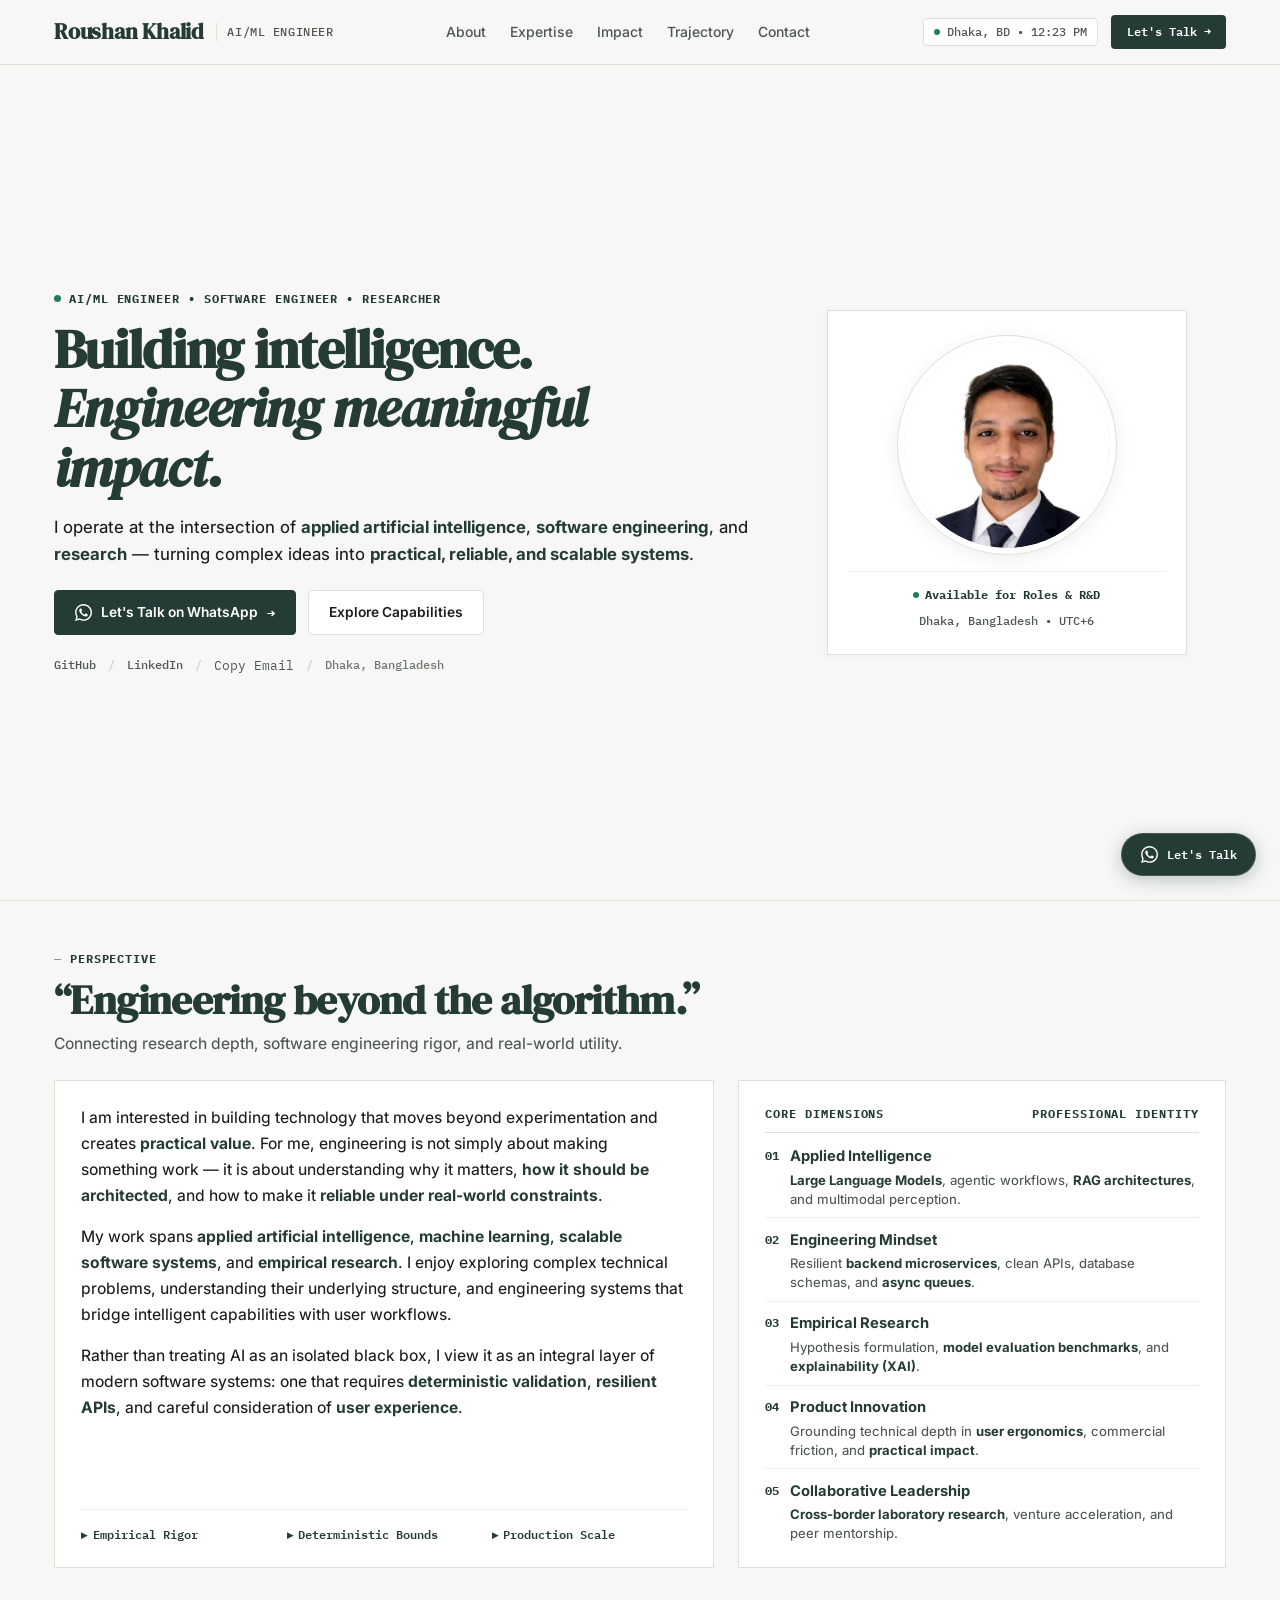
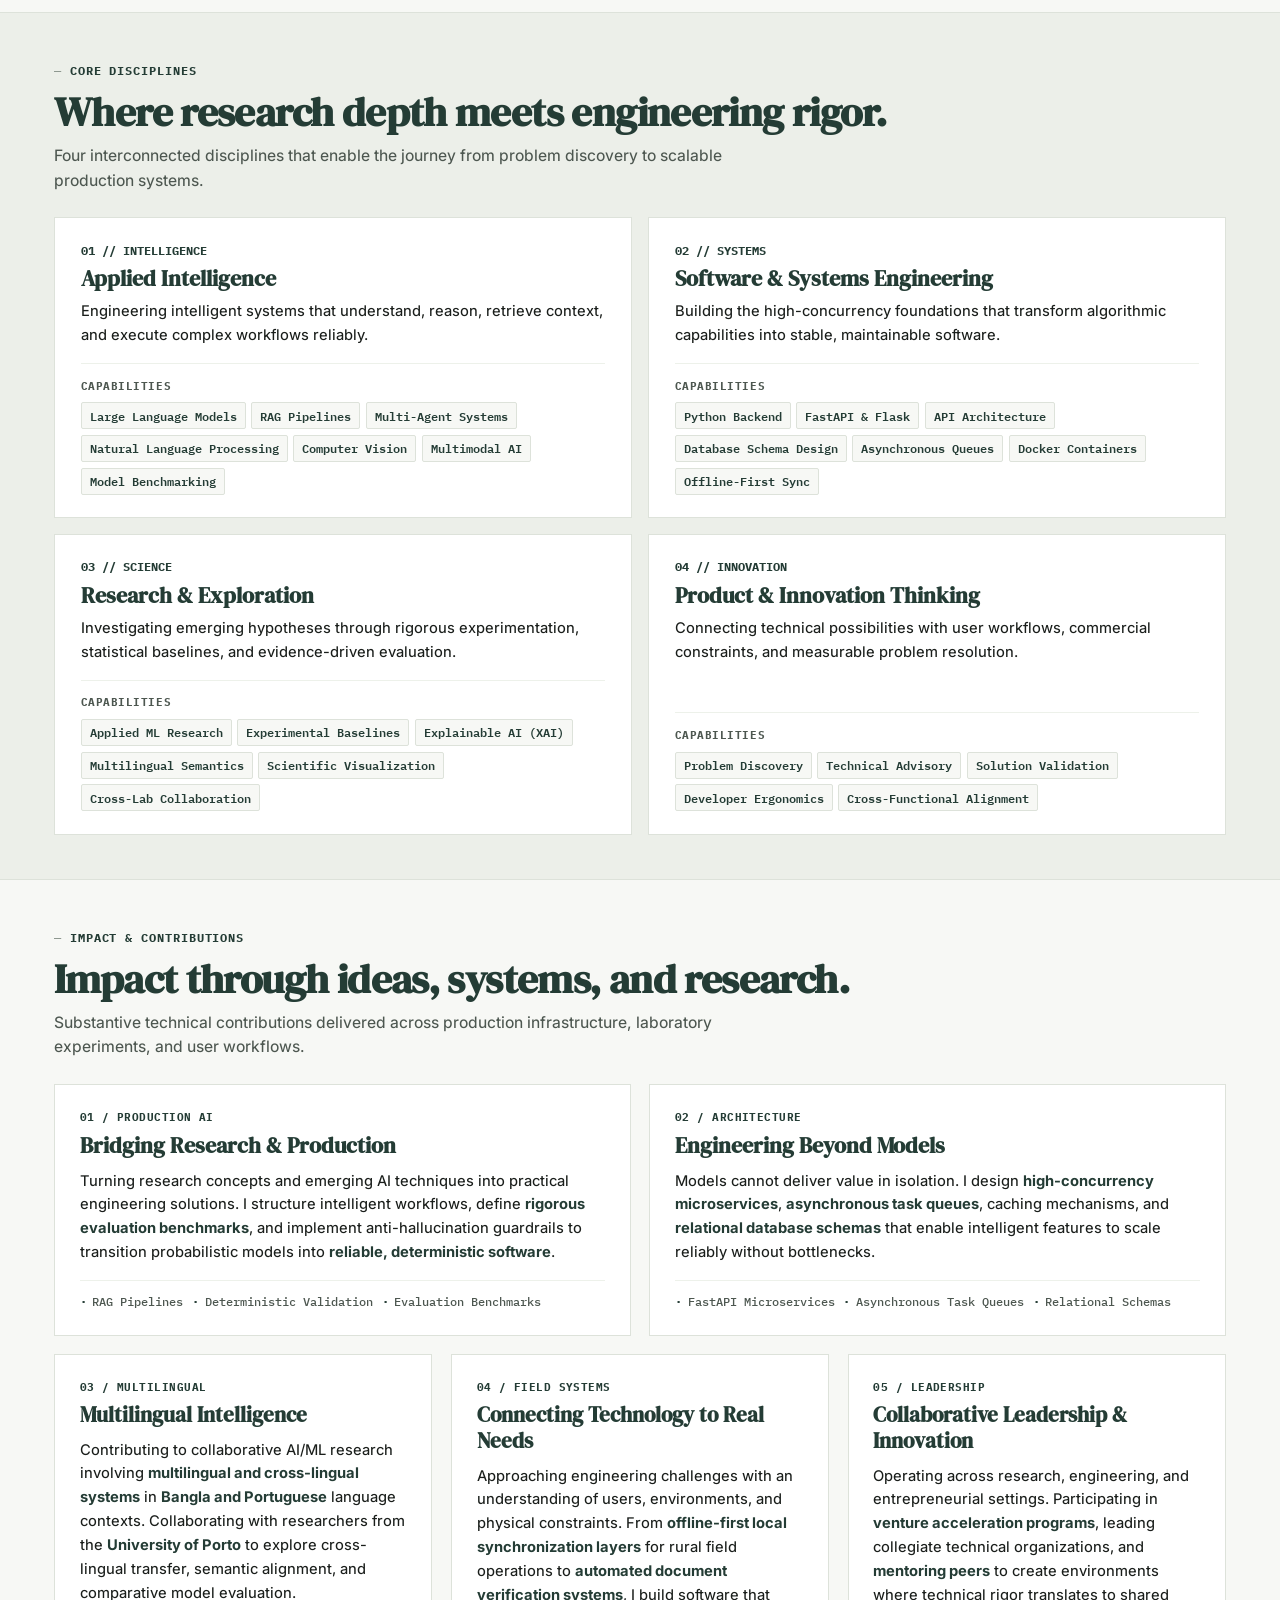
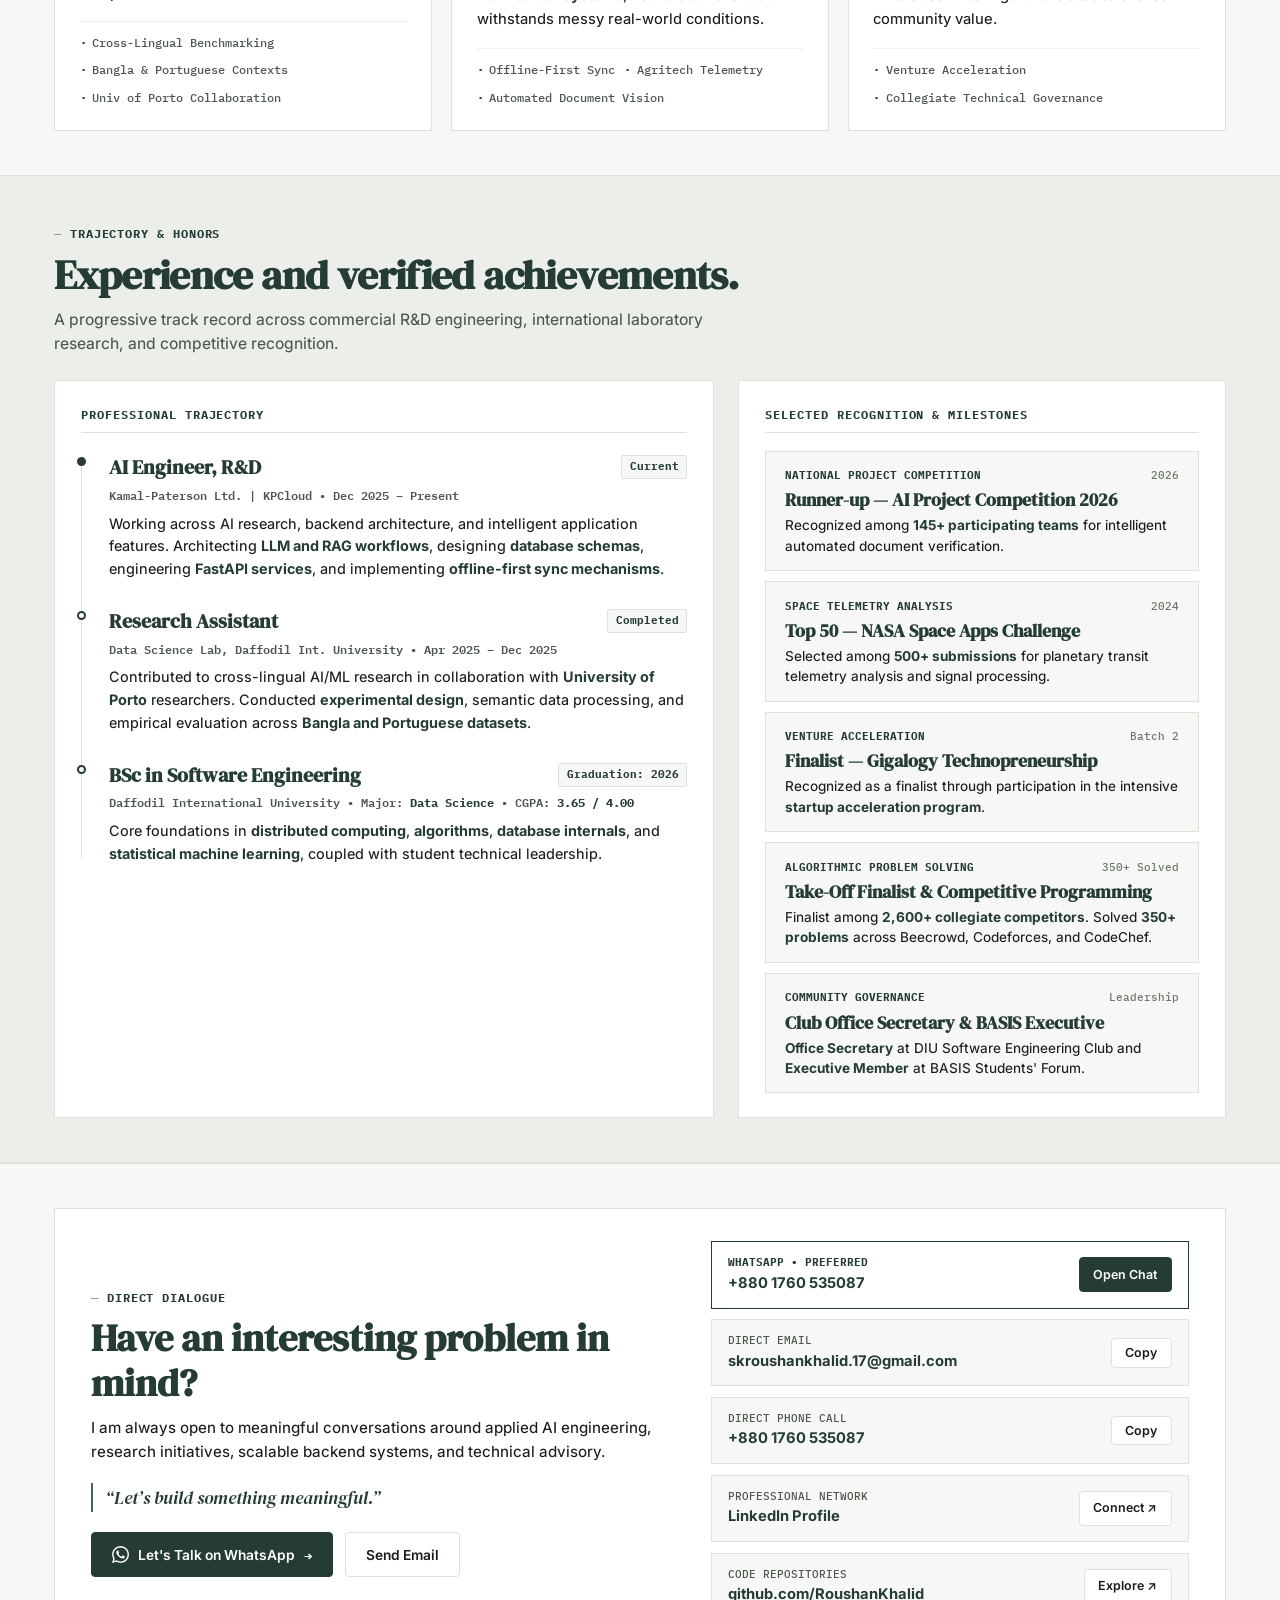
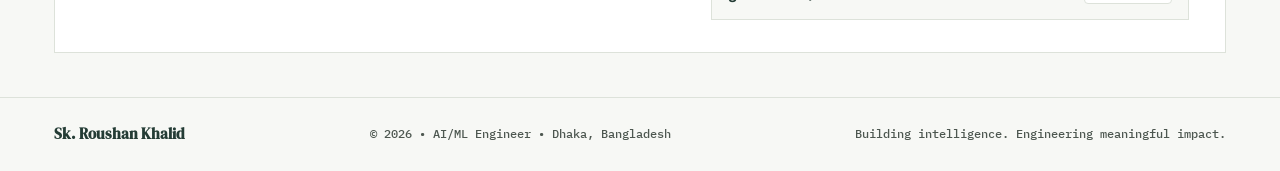
==== index.html @ 597ff4dd "feat(impact): redesign 5-card impact section with 2+3 bento grid for zero unused space" ====
<!DOCTYPE html>
<html lang="en">
<head>
  <meta charset="UTF-8" />
  <meta name="viewport" content="width=device-width, initial-scale=1.0, viewport-fit=cover" />
  <title>Sk. Roushan Khalid | AI/ML Engineer &amp; AI-First Software Engineer</title>
  
  <!-- SEO & Open Graph Meta Tags -->
  <meta name="description" content="Explore the professional identity, engineering capabilities, research mindset, and impact of Sk. Roushan Khalid — an AI/ML Engineer and AI-First Software Engineer based in Dhaka, Bangladesh." />
  <meta name="keywords" content="Sk Roushan Khalid, Roushan Khalid, AI/ML Engineer, AI-First Software Engineer, Applied AI, Multi-Agent Systems, RAG, Backend Architecture, Machine Learning, Dhaka Bangladesh" />
  <meta name="author" content="Sk. Roushan Khalid" />
  
  <meta property="og:title" content="Sk. Roushan Khalid | AI/ML Engineer &amp; AI-First Software Engineer" />
  <meta property="og:description" content="Building intelligence. Engineering meaningful impact. Operating at the intersection of applied AI, scalable backend infrastructure, and empirical research." />
  <meta property="og:type" content="website" />
  <meta property="og:image" content="pro.jpg" />

  <!-- Multi-Resolution Favicons & Manifest -->
  <link rel="icon" type="image/x-icon" href="favicon.ico" />
  <link rel="icon" type="image/svg+xml" href="favicon.svg" />
  <link rel="apple-touch-icon" sizes="180x180" href="apple-touch-icon.png" />
  <meta name="theme-color" content="#F7F8F5" />

  <!-- Google Fonts: DM Serif Display + Inter + IBM Plex Mono -->
  <link rel="preconnect" href="https://fonts.googleapis.com" />
  <link rel="preconnect" href="https://fonts.gstatic.com" crossorigin />
  <link href="https://fonts.googleapis.com/css2?family=DM+Serif+Display:ital@0;1&family=IBM+Plex+Mono:wght@400;500;600;700&family=Inter:wght@400;500;600;700;800&display=swap" rel="stylesheet" />

  <!-- Main Stylesheet -->
  <link rel="stylesheet" href="style.css" />
</head>
<body>
  <!-- Scroll Progress Indicator -->
  <div id="scrollProgressBar" class="scroll-progress-bar" aria-hidden="true"></div>

  <!-- Skip to main content -->
  <a href="#mainContent" class="skip-link">Skip to main content</a>

  <!-- TOP NAVIGATION BAR -->
  <header class="nav-wrapper">
    <nav class="nav" id="nav" aria-label="Main Navigation">
      <div class="nav-container">
        
        <div class="nav-brand">
          <a href="#hero" class="nav-logo" aria-label="Roushan Khalid Home">
            Roushan Khalid
          </a>
          <span class="nav-brand-sub">AI/ML Engineer</span>
        </div>
        
        <ul class="nav-links" id="navLinks" role="menubar">
          <li role="none"><a href="#about" class="nav-link" role="menuitem">About</a></li>
          <li role="none"><a href="#expertise" class="nav-link" role="menuitem">Expertise</a></li>
          <li role="none"><a href="#impact" class="nav-link" role="menuitem">Impact</a></li>
          <li role="none"><a href="#trajectory" class="nav-link" role="menuitem">Trajectory</a></li>
          <li role="none"><a href="/contact" class="nav-link" role="menuitem">Contact</a></li>
        </ul>

        <div class="nav-actions">
          <div class="nav-live-time" title="Current Time in Dhaka, Bangladesh (UTC+6)">
            <span class="nav-live-dot"></span>
            <span id="dhakaTime">Dhaka, BD (UTC+6)</span>
          </div>
          <a href="https://wa.me/8801760535087?text=Hello%20Roushan%2C%20I%20visited%20your%20portfolio%20and%20would%20like%20to%20connect%20with%20you." target="_blank" rel="noopener noreferrer" class="nav-cta-btn" title="Chat on WhatsApp">
            <span>Let's Talk</span>
            <span style="font-family: var(--font-mono);">→</span>
          </a>
          <button class="nav-toggle" id="navToggle" aria-label="Toggle navigation menu" aria-expanded="false" aria-controls="navLinks">
            <span class="bar bar-1"></span>
            <span class="bar bar-2"></span>
            <span class="bar bar-3"></span>
          </button>
        </div>

      </div>
    </nav>
  </header>

  <!-- MAIN CONTENT CONTAINER -->
  <main id="mainContent">
    
    <!-- ===========================
         01. HERO SECTION
    ============================ -->
    <section class="hero" id="hero">
      <div class="container-content">
        <div class="hero-layout">
          
          <!-- Left Column: Narrative Identity & Actions -->
          <div class="hero-content">
            <div class="hero-meta-label">
              <span>AI/ML ENGINEER &bull; SOFTWARE ENGINEER &bull; RESEARCHER</span>
            </div>

            <h1 class="hero-title">
              Building intelligence.<br />
              <em>Engineering meaningful impact.</em>
            </h1>

            <p class="hero-intro-p">
              I operate at the intersection of <strong>applied artificial intelligence</strong>, <strong>software engineering</strong>, and <strong>research</strong> — turning complex ideas into <strong>practical, reliable, and scalable systems</strong>.
            </p>

            <div class="hero-actions">
              <a href="https://wa.me/8801760535087?text=Hello%20Roushan%2C%20I%20visited%20your%20portfolio%20and%20would%20like%20to%20connect%20with%20you." target="_blank" rel="noopener noreferrer" class="btn btn-primary" title="Connect on WhatsApp">
                <svg width="17" height="17" viewBox="0 0 24 24" fill="currentColor" aria-hidden="true"><path d="M.057 24l1.687-6.163c-1.041-1.804-1.588-3.849-1.587-5.946.003-6.556 5.338-11.891 11.893-11.891 3.181.001 6.167 1.24 8.413 3.488 2.245 2.248 3.481 5.236 3.48 8.414-.003 6.557-5.338 11.892-11.893 11.892-1.99-.001-3.951-.5-5.688-1.448l-6.305 1.654zm6.597-3.807c1.676.995 3.276 1.591 5.392 1.592 5.448 0 9.886-4.434 9.889-9.885.002-5.462-4.415-9.89-9.881-9.892-5.452 0-9.887 4.434-9.889 9.884-.001 2.225.651 3.891 1.746 5.634l-.999 3.648 3.742-.981zm11.387-5.464c-.074-.124-.272-.198-.57-.347-.297-.149-1.758-.868-2.031-.967-.272-.099-.47-.149-.669.149-.198.297-.768.967-.941 1.165-.173.198-.347.223-.644.074-.297-.149-1.255-.462-2.39-1.475-.883-.788-1.48-1.761-1.653-2.059-.173-.297-.018-.458.13-.606.134-.133.297-.347.446-.521.151-.172.2-.296.3-.495.099-.198.05-.372-.025-.521-.075-.148-.669-1.611-.916-2.206-.242-.579-.487-.501-.669-.51l-.57-.01c-.198 0-.52.074-.792.372s-1.04 1.016-1.04 2.479 1.065 2.876 1.213 3.074c.149.198 2.095 3.2 5.076 4.487.709.306 1.263.489 1.694.626.712.226 1.36.194 1.872.118.571-.085 1.758-.719 2.006-1.413.248-.695.248-1.29.173-1.414z"/></svg>
                <span>Let's Talk on WhatsApp</span>
                <span style="font-family: var(--font-mono);">→</span>
              </a>
              <a href="#expertise" class="btn btn-secondary">
                <span>Explore Capabilities</span>
              </a>
            </div>

            <div class="hero-social-row">
              <a href="https://github.com/RoushanKhalid" target="_blank" rel="noopener noreferrer" class="hero-social-link">GitHub</a>
              <span class="sep">/</span>
              <a href="https://linkedin.com/in/sk-roushan-khalid" target="_blank" rel="noopener noreferrer" class="hero-social-link">LinkedIn</a>
              <span class="sep">/</span>
              <button type="button" class="hero-social-link contact-copy-btn" data-copy="skroushankhalid.17@gmail.com" title="Copy Email Address">Copy Email</button>
              <span class="sep">/</span>
              <span class="hero-social-loc">Dhaka, Bangladesh</span>
            </div>
          </div>

          <!-- Right Column: Integrated Hero Profile Stage (Zero Void) -->
          <div class="hero-stage">
            <div class="hero-profile-card">
              <div class="hero-stage-frame">
                <div class="hero-stage-img-wrap">
                  <img src="pro.jpg" alt="Sk. Roushan Khalid portrait" class="hero-stage-img" onerror="this.src='https://avatars.githubusercontent.com/u/108520770?v=4'" loading="eager" />
                </div>
              </div>
              <div class="hero-meta-summary">
                <div class="hero-stage-status">
                  <span class="nav-live-dot"></span> Available for Roles &amp; R&amp;D
                </div>
                <div class="hero-stage-city">
                  Dhaka, Bangladesh &bull; UTC+6
                </div>
              </div>
            </div>
          </div>

        </div>
      </div>
    </section>

    <!-- ===========================
         02. PERSPECTIVE & PHILOSOPHY
    ============================ -->
    <section class="section" id="about">
      <div class="container-content">
        <div class="section-header">
          <span class="section-tag">Perspective</span>
          <h2 class="section-headline">&ldquo;Engineering beyond the algorithm.&rdquo;</h2>
          <p class="section-sub">Connecting research depth, software engineering rigor, and real-world utility.</p>
        </div>

        <div class="about-editorial-grid">
          
          <!-- Narrative Card with Built-in Tenets Bar -->
          <div class="about-narrative-card">
            <div class="about-narrative-body">
              <p>
                I am interested in building technology that moves beyond experimentation and creates <strong>practical value</strong>. For me, engineering is not simply about making something work — it is about understanding why it matters, <strong>how it should be architected</strong>, and how to make it <strong>reliable under real-world constraints</strong>.
              </p>
              <p>
                My work spans <strong>applied artificial intelligence</strong>, <strong>machine learning</strong>, <strong>scalable software systems</strong>, and <strong>empirical research</strong>. I enjoy exploring complex technical problems, understanding their underlying structure, and engineering systems that bridge intelligent capabilities with user workflows.
              </p>
              <p>
                Rather than treating AI as an isolated black box, I view it as an integral layer of modern software systems: one that requires <strong>deterministic validation</strong>, <strong>resilient APIs</strong>, and careful consideration of <strong>user experience</strong>.
              </p>
            </div>
            
            <div class="about-tenets-bar">
              <div class="about-tenet-item">Empirical Rigor</div>
              <div class="about-tenet-item">Deterministic Bounds</div>
              <div class="about-tenet-item">Production Scale</div>
            </div>
          </div>

          <!-- Identity Matrix Column (Matching Height) -->
          <div class="about-pillars-card">
            <div class="pillars-card-header">
              <span>Core Dimensions</span>
              <span>Professional Identity</span>
            </div>
            
            <div class="pillars-list">
              <div class="pillar-item">
                <span class="pillar-num">01</span>
                <div>
                  <div class="pillar-title">Applied Intelligence</div>
                  <div class="pillar-desc"><strong>Large Language Models</strong>, agentic workflows, <strong>RAG architectures</strong>, and multimodal perception.</div>
                </div>
              </div>
              
              <div class="pillar-item">
                <span class="pillar-num">02</span>
                <div>
                  <div class="pillar-title">Engineering Mindset</div>
                  <div class="pillar-desc">Resilient <strong>backend microservices</strong>, clean APIs, database schemas, and <strong>async queues</strong>.</div>
                </div>
              </div>

              <div class="pillar-item">
                <span class="pillar-num">03</span>
                <div>
                  <div class="pillar-title">Empirical Research</div>
                  <div class="pillar-desc">Hypothesis formulation, <strong>model evaluation benchmarks</strong>, and <strong>explainability (XAI)</strong>.</div>
                </div>
              </div>

              <div class="pillar-item">
                <span class="pillar-num">04</span>
                <div>
                  <div class="pillar-title">Product Innovation</div>
                  <div class="pillar-desc">Grounding technical depth in <strong>user ergonomics</strong>, commercial friction, and <strong>practical impact</strong>.</div>
                </div>
              </div>

              <div class="pillar-item">
                <span class="pillar-num">05</span>
                <div>
                  <div class="pillar-title">Collaborative Leadership</div>
                  <div class="pillar-desc"><strong>Cross-border laboratory research</strong>, venture acceleration, and peer mentorship.</div>
                </div>
              </div>
            </div>

          </div>

        </div>
      </div>
    </section>

    <!-- ===========================
         03. CORE EXPERTISE
    ============================ -->
    <section class="section section-alt" id="expertise">
      <div class="container-content">
        <div class="section-header">
          <span class="section-tag">Core Disciplines</span>
          <h2 class="section-headline">Where research depth meets engineering rigor.</h2>
          <p class="section-sub">Four interconnected disciplines that enable the journey from problem discovery to scalable production systems.</p>
        </div>

        <div class="expertise-grid">
          
          <!-- Discipline 1 -->
          <div class="expertise-card">
            <div class="expertise-card-top">
              <span class="expertise-num">01 // INTELLIGENCE</span>
              <h3 class="expertise-title">Applied Intelligence</h3>
              <p class="expertise-desc">
                Engineering intelligent systems that understand, reason, retrieve context, and execute complex workflows reliably.
              </p>
            </div>
            <div class="expertise-tags-wrap">
              <div class="expertise-tags-label">Capabilities</div>
              <div class="expertise-tags">
                <span class="expertise-tag">Large Language Models</span>
                <span class="expertise-tag">RAG Pipelines</span>
                <span class="expertise-tag">Multi-Agent Systems</span>
                <span class="expertise-tag">Natural Language Processing</span>
                <span class="expertise-tag">Computer Vision</span>
                <span class="expertise-tag">Multimodal AI</span>
                <span class="expertise-tag">Model Benchmarking</span>
              </div>
            </div>
          </div>

          <!-- Discipline 2 -->
          <div class="expertise-card">
            <div class="expertise-card-top">
              <span class="expertise-num">02 // SYSTEMS</span>
              <h3 class="expertise-title">Software &amp; Systems Engineering</h3>
              <p class="expertise-desc">
                Building the high-concurrency foundations that transform algorithmic capabilities into stable, maintainable software.
              </p>
            </div>
            <div class="expertise-tags-wrap">
              <div class="expertise-tags-label">Capabilities</div>
              <div class="expertise-tags">
                <span class="expertise-tag">Python Backend</span>
                <span class="expertise-tag">FastAPI &amp; Flask</span>
                <span class="expertise-tag">API Architecture</span>
                <span class="expertise-tag">Database Schema Design</span>
                <span class="expertise-tag">Asynchronous Queues</span>
                <span class="expertise-tag">Docker Containers</span>
                <span class="expertise-tag">Offline-First Sync</span>
              </div>
            </div>
          </div>

          <!-- Discipline 3 -->
          <div class="expertise-card">
            <div class="expertise-card-top">
              <span class="expertise-num">03 // SCIENCE</span>
              <h3 class="expertise-title">Research &amp; Exploration</h3>
              <p class="expertise-desc">
                Investigating emerging hypotheses through rigorous experimentation, statistical baselines, and evidence-driven evaluation.
              </p>
            </div>
            <div class="expertise-tags-wrap">
              <div class="expertise-tags-label">Capabilities</div>
              <div class="expertise-tags">
                <span class="expertise-tag">Applied ML Research</span>
                <span class="expertise-tag">Experimental Baselines</span>
                <span class="expertise-tag">Explainable AI (XAI)</span>
                <span class="expertise-tag">Multilingual Semantics</span>
                <span class="expertise-tag">Scientific Visualization</span>
                <span class="expertise-tag">Cross-Lab Collaboration</span>
              </div>
            </div>
          </div>

          <!-- Discipline 4 -->
          <div class="expertise-card">
            <div class="expertise-card-top">
              <span class="expertise-num">04 // INNOVATION</span>
              <h3 class="expertise-title">Product &amp; Innovation Thinking</h3>
              <p class="expertise-desc">
                Connecting technical possibilities with user workflows, commercial constraints, and measurable problem resolution.
              </p>
            </div>
            <div class="expertise-tags-wrap">
              <div class="expertise-tags-label">Capabilities</div>
              <div class="expertise-tags">
                <span class="expertise-tag">Problem Discovery</span>
                <span class="expertise-tag">Technical Advisory</span>
                <span class="expertise-tag">Solution Validation</span>
                <span class="expertise-tag">Developer Ergonomics</span>
                <span class="expertise-tag">Cross-Functional Alignment</span>
              </div>
            </div>
          </div>

        </div>
      </div>
    </section>

    <!-- ===========================
         04. IMPACT & CONTRIBUTIONS
         HIGH-DENSITY EDITORIAL GRID
    ============================ -->
    <section class="section" id="impact">
      <div class="container-content">
        <div class="section-header">
          <span class="section-tag">Impact &amp; Contributions</span>
          <h2 class="section-headline">Impact through ideas, systems, and research.</h2>
          <p class="section-sub">Substantive technical contributions delivered across production infrastructure, laboratory experiments, and user workflows.</p>
        </div>

        <div class="impact-editorial-grid">
          
          <!-- Theme 1 -->
          <div class="impact-card-block">
            <div>
              <span class="impact-tag">01 / PRODUCTION AI</span>
              <h3 class="impact-row-title">Bridging Research &amp; Production</h3>
              <p>
                Turning research concepts and emerging AI techniques into practical engineering solutions. I structure intelligent workflows, define <strong>rigorous evaluation benchmarks</strong>, and implement anti-hallucination guardrails to transition probabilistic models into <strong>reliable, deterministic software</strong>.
              </p>
            </div>
            <div class="impact-row-pills">
              <span>RAG Pipelines</span>
              <span>Deterministic Validation</span>
              <span>Evaluation Benchmarks</span>
            </div>
          </div>

          <!-- Theme 2 -->
          <div class="impact-card-block">
            <div>
              <span class="impact-tag">02 / ARCHITECTURE</span>
              <h3 class="impact-row-title">Engineering Beyond Models</h3>
              <p>
                Models cannot deliver value in isolation. I design <strong>high-concurrency microservices</strong>, <strong>asynchronous task queues</strong>, caching mechanisms, and <strong>relational database schemas</strong> that enable intelligent features to scale reliably without bottlenecks.
              </p>
            </div>
            <div class="impact-row-pills">
              <span>FastAPI Microservices</span>
              <span>Asynchronous Task Queues</span>
              <span>Relational Schemas</span>
            </div>
          </div>

          <!-- Theme 3 -->
          <div class="impact-card-block">
            <div>
              <span class="impact-tag">03 / MULTILINGUAL</span>
              <h3 class="impact-row-title">Multilingual Intelligence</h3>
              <p>
                Contributing to collaborative AI/ML research involving <strong>multilingual and cross-lingual systems</strong> in <strong>Bangla and Portuguese</strong> language contexts. Collaborating with researchers from the <strong>University of Porto</strong> to explore cross-lingual transfer, semantic alignment, and comparative model evaluation.
              </p>
            </div>
            <div class="impact-row-pills">
              <span>Cross-Lingual Benchmarking</span>
              <span>Bangla &amp; Portuguese Contexts</span>
              <span>Univ of Porto Collaboration</span>
            </div>
          </div>

          <!-- Theme 4 -->
          <div class="impact-card-block">
            <div>
              <span class="impact-tag">04 / FIELD SYSTEMS</span>
              <h3 class="impact-row-title">Connecting Technology to Real Needs</h3>
              <p>
                Approaching engineering challenges with an understanding of users, environments, and physical constraints. From <strong>offline-first local synchronization layers</strong> for rural field operations to <strong>automated document verification systems</strong>, I build software that withstands messy real-world conditions.
              </p>
            </div>
            <div class="impact-row-pills">
              <span>Offline-First Sync</span>
              <span>Agritech Telemetry</span>
              <span>Automated Document Vision</span>
            </div>
          </div>

          <!-- Theme 5 -->
          <div class="impact-card-block">
            <div>
              <span class="impact-tag">05 / LEADERSHIP</span>
              <h3 class="impact-row-title">Collaborative Leadership &amp; Innovation</h3>
              <p>
                Operating across research, engineering, and entrepreneurial settings. Participating in <strong>venture acceleration programs</strong>, leading collegiate technical organizations, and <strong>mentoring peers</strong> to create environments where technical rigor translates to shared community value.
              </p>
            </div>
            <div class="impact-row-pills">
              <span>Venture Acceleration</span>
              <span>Collegiate Technical Governance</span>
            </div>
          </div>

        </div>
      </div>
    </section>

    <!-- ===========================
         05. TRAJECTORY & HONORS
         EQUAL-HEIGHT MATCHING COLUMNS
    ============================ -->
    <section class="section section-alt" id="trajectory">
      <div class="container-content">
        <div class="section-header">
          <span class="section-tag">Trajectory &amp; Honors</span>
          <h2 class="section-headline">Experience and verified achievements.</h2>
          <p class="section-sub">A progressive track record across commercial R&amp;D engineering, international laboratory research, and competitive recognition.</p>
        </div>

        <div class="trajectory-split-layout">
          
          <!-- Left: Professional Journey Timeline Card -->
          <div class="trajectory-col-card">
            <div>
              <div class="col-section-label">Professional Trajectory</div>
              
              <div class="journey-timeline">
                
                <!-- Role 1 -->
                <div class="journey-item current">
                  <div class="journey-item-header">
                    <h3 class="journey-role">AI Engineer, R&amp;D</h3>
                    <span class="journey-badge">Current</span>
                  </div>
                  <div class="journey-org">Kamal-Paterson Ltd. | KPCloud &bull; Dec 2025 – Present</div>
                  <p class="journey-desc">
                    Working across AI research, backend architecture, and intelligent application features. Architecting <strong>LLM and RAG workflows</strong>, designing <strong>database schemas</strong>, engineering <strong>FastAPI services</strong>, and implementing <strong>offline-first sync mechanisms</strong>.
                  </p>
                </div>

                <!-- Role 2 -->
                <div class="journey-item">
                  <div class="journey-item-header">
                    <h3 class="journey-role">Research Assistant</h3>
                    <span class="journey-badge">Completed</span>
                  </div>
                  <div class="journey-org">Data Science Lab, Daffodil Int. University &bull; Apr 2025 – Dec 2025</div>
                  <p class="journey-desc">
                    Contributed to cross-lingual AI/ML research in collaboration with <strong>University of Porto</strong> researchers. Conducted <strong>experimental design</strong>, semantic data processing, and empirical evaluation across <strong>Bangla and Portuguese datasets</strong>.
                  </p>
                </div>

                <!-- Education -->
                <div class="journey-item">
                  <div class="journey-item-header">
                    <h3 class="journey-role">BSc in Software Engineering</h3>
                    <span class="journey-badge">Graduation: 2026</span>
                  </div>
                  <div class="journey-org">Daffodil International University &bull; Major: <strong>Data Science</strong> &bull; CGPA: <strong>3.65 / 4.00</strong></div>
                  <p class="journey-desc">
                    Core foundations in <strong>distributed computing</strong>, <strong>algorithms</strong>, <strong>database internals</strong>, and <strong>statistical machine learning</strong>, coupled with student technical leadership.
                  </p>
                </div>

              </div>
            </div>
          </div>

          <!-- Right: Selected Recognition & Milestones Card -->
          <div class="trajectory-col-card">
            <div>
              <div class="col-section-label">Selected Recognition &amp; Milestones</div>

              <div class="milestones-stack">
                
                <div class="milestone-box">
                  <div class="milestone-top">
                    <span class="milestone-cat">National Project Competition</span>
                    <span class="milestone-year">2026</span>
                  </div>
                  <div class="milestone-name">Runner-up — AI Project Competition 2026</div>
                  <p class="milestone-info">Recognized among <strong>145+ participating teams</strong> for intelligent automated document verification.</p>
                </div>

                <div class="milestone-box">
                  <div class="milestone-top">
                    <span class="milestone-cat">Space Telemetry Analysis</span>
                    <span class="milestone-year">2024</span>
                  </div>
                  <div class="milestone-name">Top 50 — NASA Space Apps Challenge</div>
                  <p class="milestone-info">Selected among <strong>500+ submissions</strong> for planetary transit telemetry analysis and signal processing.</p>
                </div>

                <div class="milestone-box">
                  <div class="milestone-top">
                    <span class="milestone-cat">Venture Acceleration</span>
                    <span class="milestone-year">Batch 2</span>
                  </div>
                  <div class="milestone-name">Finalist — Gigalogy Technopreneurship</div>
                  <p class="milestone-info">Recognized as a finalist through participation in the intensive <strong>startup acceleration program</strong>.</p>
                </div>

                <div class="milestone-box">
                  <div class="milestone-top">
                    <span class="milestone-cat">Algorithmic Problem Solving</span>
                    <span class="milestone-year">350+ Solved</span>
                  </div>
                  <div class="milestone-name">Take-Off Finalist &amp; Competitive Programming</div>
                  <p class="milestone-info">Finalist among <strong>2,600+ collegiate competitors</strong>. Solved <strong>350+ problems</strong> across Beecrowd, Codeforces, and CodeChef.</p>
                </div>

                <div class="milestone-box">
                  <div class="milestone-top">
                    <span class="milestone-cat">Community Governance</span>
                    <span class="milestone-year">Leadership</span>
                  </div>
                  <div class="milestone-name">Club Office Secretary &amp; BASIS Executive</div>
                  <p class="milestone-info"><strong>Office Secretary</strong> at DIU Software Engineering Club and <strong>Executive Member</strong> at BASIS Students' Forum.</p>
                </div>

              </div>
            </div>
          </div>

        </div>
      </div>
    </section>

    <!-- ===========================
         06. DIRECT CONTACT
    ============================ -->
    <section class="contact-section" id="contact">
      <div class="container-content">
        <div class="contact-card-frame">
          
          <!-- Left Column: WhatsApp Dialogue CTA -->
          <div class="contact-cta-block">
            <span class="section-tag">Direct Dialogue</span>
            <h2 class="contact-headline">Have an interesting problem in mind?</h2>
            
            <p class="contact-subtext">
              I am always open to meaningful conversations around applied AI engineering, research initiatives, scalable backend systems, and technical advisory.
            </p>

            <div class="contact-quote-badge">
              &ldquo;Let&rsquo;s build something meaningful.&rdquo;
            </div>

            <!-- WhatsApp Primary CTA -->
            <div class="contact-action-group">
              <a href="https://wa.me/8801760535087?text=Hello%20Roushan%2C%20I%20visited%20your%20portfolio%20and%20would%20like%20to%20connect%20with%20you." target="_blank" rel="noopener noreferrer" class="btn btn-primary" title="Chat on WhatsApp">
                <svg width="17" height="17" viewBox="0 0 24 24" fill="currentColor" aria-hidden="true"><path d="M.057 24l1.687-6.163c-1.041-1.804-1.588-3.849-1.587-5.946.003-6.556 5.338-11.891 11.893-11.891 3.181.001 6.167 1.24 8.413 3.488 2.245 2.248 3.481 5.236 3.48 8.414-.003 6.557-5.338 11.892-11.893 11.892-1.99-.001-3.951-.5-5.688-1.448l-6.305 1.654zm6.597-3.807c1.676.995 3.276 1.591 5.392 1.592 5.448 0 9.886-4.434 9.889-9.885.002-5.462-4.415-9.89-9.881-9.892-5.452 0-9.887 4.434-9.889 9.884-.001 2.225.651 3.891 1.746 5.634l-.999 3.648 3.742-.981zm11.387-5.464c-.074-.124-.272-.198-.57-.347-.297-.149-1.758-.868-2.031-.967-.272-.099-.47-.149-.669.149-.198.297-.768.967-.941 1.165-.173.198-.347.223-.644.074-.297-.149-1.255-.462-2.39-1.475-.883-.788-1.48-1.761-1.653-2.059-.173-.297-.018-.458.13-.606.134-.133.297-.347.446-.521.151-.172.2-.296.3-.495.099-.198.05-.372-.025-.521-.075-.148-.669-1.611-.916-2.206-.242-.579-.487-.501-.669-.51l-.57-.01c-.198 0-.52.074-.792.372s-1.04 1.016-1.04 2.479 1.065 2.876 1.213 3.074c.149.198 2.095 3.2 5.076 4.487.709.306 1.263.489 1.694.626.712.226 1.36.194 1.872.118.571-.085 1.758-.719 2.006-1.413.248-.695.248-1.29.173-1.414z"/></svg>
                <span>Let's Talk on WhatsApp</span>
                <span style="font-family: var(--font-mono);">→</span>
              </a>
              <a href="mailto:skroushankhalid.17@gmail.com" class="btn btn-secondary">
                <span>Send Email</span>
              </a>
            </div>
          </div>

          <!-- Right Column: Channels Matrix -->
          <div class="contact-channels-matrix">
            
            <!-- WhatsApp Row (Highlighted) -->
            <div class="channel-card highlight-wa">
              <div>
                <div class="channel-meta" style="color: var(--forest); font-weight: 700;">WhatsApp &bull; Preferred</div>
                <div class="channel-val">+880 1760 535087</div>
              </div>
              <a href="https://wa.me/8801760535087?text=Hello%20Roushan%2C%20I%20visited%20your%20portfolio%20and%20would%20like%20to%20connect%20with%20you." target="_blank" rel="noopener noreferrer" class="btn btn-primary btn-sm" title="Chat on WhatsApp">
                Open Chat
              </a>
            </div>

            <!-- Email Row -->
            <div class="channel-card">
              <div>
                <div class="channel-meta">Direct Email</div>
                <div class="channel-val">skroushankhalid.17@gmail.com</div>
              </div>
              <button type="button" class="btn btn-secondary btn-sm contact-copy-btn" data-copy="skroushankhalid.17@gmail.com" title="Copy email address">
                Copy
              </button>
            </div>

            <!-- Phone Row -->
            <div class="channel-card">
              <div>
                <div class="channel-meta">Direct Phone Call</div>
                <div class="channel-val">+880 1760 535087</div>
              </div>
              <button type="button" class="btn btn-secondary btn-sm contact-copy-btn" data-copy="+8801760535087" title="Copy phone number">
                Copy
              </button>
            </div>

            <!-- LinkedIn Row -->
            <div class="channel-card">
              <div>
                <div class="channel-meta">Professional Network</div>
                <div class="channel-val">LinkedIn Profile</div>
              </div>
              <a href="https://linkedin.com/in/sk-roushan-khalid" target="_blank" rel="noopener noreferrer" class="btn btn-secondary btn-sm">
                Connect ↗
              </a>
            </div>

            <!-- GitHub Row -->
            <div class="channel-card">
              <div>
                <div class="channel-meta">Code Repositories</div>
                <div class="channel-val">github.com/RoushanKhalid</div>
              </div>
              <a href="https://github.com/RoushanKhalid" target="_blank" rel="noopener noreferrer" class="btn btn-secondary btn-sm">
                Explore ↗
              </a>
            </div>

          </div>

        </div>
      </div>
    </section>

  </main>

  <!-- FOOTER -->
  <footer class="footer">
    <div class="footer-inner">
      <div class="footer-brand">
        Sk. Roushan Khalid
      </div>
      <div>
        &copy; 2026 &bull; AI/ML Engineer &bull; Dhaka, Bangladesh
      </div>
      <div>
        Building intelligence. Engineering meaningful impact.
      </div>
    </div>
  </footer>

  <!-- FLOATING WHATSAPP CTA -->
  <a href="https://wa.me/8801760535087?text=Hello%20Roushan%2C%20I%20visited%20your%20portfolio%20and%20would%20like%20to%20connect%20with%20you." target="_blank" rel="noopener noreferrer" class="floating-whatsapp" aria-label="Chat on WhatsApp" title="Chat with Roushan on WhatsApp">
    <svg width="17" height="17" viewBox="0 0 24 24" fill="currentColor" aria-hidden="true"><path d="M.057 24l1.687-6.163c-1.041-1.804-1.588-3.849-1.587-5.946.003-6.556 5.338-11.891 11.893-11.891 3.181.001 6.167 1.24 8.413 3.488 2.245 2.248 3.481 5.236 3.48 8.414-.003 6.557-5.338 11.892-11.893 11.892-1.99-.001-3.951-.5-5.688-1.448l-6.305 1.654zm6.597-3.807c1.676.995 3.276 1.591 5.392 1.592 5.448 0 9.886-4.434 9.889-9.885.002-5.462-4.415-9.89-9.881-9.892-5.452 0-9.887 4.434-9.889 9.884-.001 2.225.651 3.891 1.746 5.634l-.999 3.648 3.742-.981zm11.387-5.464c-.074-.124-.272-.198-.57-.347-.297-.149-1.758-.868-2.031-.967-.272-.099-.47-.149-.669.149-.198.297-.768.967-.941 1.165-.173.198-.347.223-.644.074-.297-.149-1.255-.462-2.39-1.475-.883-.788-1.48-1.761-1.653-2.059-.173-.297-.018-.458.13-.606.134-.133.297-.347.446-.521.151-.172.2-.296.3-.495.099-.198.05-.372-.025-.521-.075-.148-.669-1.611-.916-2.206-.242-.579-.487-.501-.669-.51l-.57-.01c-.198 0-.52.074-.792.372s-1.04 1.016-1.04 2.479 1.065 2.876 1.213 3.074c.149.198 2.095 3.2 5.076 4.487.709.306 1.263.489 1.694.626.712.226 1.36.194 1.872.118.571-.085 1.758-.719 2.006-1.413.248-.695.248-1.29.173-1.414z"/></svg>
    <span>Let's Talk</span>
  </a>

  <!-- TOAST CONTAINER -->
  <div class="toast-container" id="toastContainer" aria-live="polite" aria-atomic="true"></div>

  <!-- BACK TO TOP -->
  <button type="button" class="back-to-top" id="backToTop" aria-label="Back to top" title="Back to top">
    <svg width="15" height="15" viewBox="0 0 24 24" fill="none" stroke="currentColor" stroke-width="2.5"><path d="M18 15l-6-6-6 6"/></svg>
  </button>

  <!-- SCRIPTS -->
  <script src="script.js"></script>
</body>
</html>
---- style.css ----
/* ============================================================
   SK. ROUSHAN KHALID — MODERN EDITORIAL & SWISS MINIMALISM
   Visual Direction: Modern Editorial × Swiss Minimalism
   Palette: Warm White (#F7F8F5), Forest Green (#243C35),
            Sage Green (#B7C9B5), Charcoal (#1A1E1B), Soft Grey (#ECEFE9)
   Typography:
     - Editorial Headings: 'DM Serif Display', Georgia, serif
     - Interface & Body: 'Inter', -apple-system, sans-serif
     - Technical Accents: 'IBM Plex Mono', monospace
   ============================================================ */

/* ===========================
   CSS RESET & DESIGN TOKENS
=========================== */
*, *::before, *::after {
  box-sizing: border-box;
  margin: 0;
  padding: 0;
}

:root {
  /* Editorial Light Color Palette */
  --bg-warm:           #F7F8F5; /* Warm White Primary Canvas */
  --bg-soft:           #ECEFE9; /* Soft Grey for Alternate Depth */
  --surface:           #FFFFFF; /* Pure White Content Surfaces */
  --surface-raised:    #FBFBF9;
  
  /* Primary Emphasis & Accents */
  --forest:            #243C35; /* Forest Green (Primary Brand) */
  --forest-hover:      #192B26;
  --forest-subtle:     rgba(36, 60, 53, 0.05);
  --forest-border:     rgba(36, 60, 53, 0.22);

  --sage:              #B7C9B5; /* Sage Green */
  --sage-deep:         #4A6648; /* High-contrast accessible sage */
  --sage-subtle:       rgba(183, 201, 181, 0.25);
  --sage-border:       rgba(74, 102, 72, 0.25);

  --emerald-live:      #1E7E5A; /* Verified Live Dot */
  --whatsapp-green:    #25D366; /* WhatsApp Brand Accent */

  /* Typographic Contrast Tokens */
  --charcoal:          #1A1E1B; /* High-contrast crisp Charcoal */
  --text-secondary:    #4D5750; /* Confident Slate Secondary */
  --text-tertiary:     #6D776F; /* Clear Technical Labels */
  --text-muted:        #8E9890; /* Dividers & Metadata */

  /* Hairline Borders */
  --border:            #DDE2DA;
  --border-subtle:     #EDF1EA;
  --border-dark:       #CAD1C6;

  /* Typography Families */
  --font-serif:        'DM Serif Display', Georgia, serif;
  --font-sans:         'Inter', -apple-system, BlinkMacSystemFont, 'Segoe UI', Roboto, sans-serif;
  --font-mono:         'IBM Plex Mono', 'JetBrains Mono', Menlo, Consolas, monospace;

  /* Restrained Radius */
  --radius-xs:         2px;
  --radius-sm:         4px;
  --radius-md:         6px;
  --radius-pill:       9999px;

  /* Shadows */
  --shadow-subtle:     0 1px 3px rgba(41, 45, 42, 0.04);
  --shadow-card:       0 2px 8px rgba(36, 60, 53, 0.04);
  --shadow-hover:      0 6px 20px rgba(36, 60, 53, 0.07);

  /* Transitions */
  --ease:              cubic-bezier(0.16, 1, 0.3, 1);
  --transition:        0.2s cubic-bezier(0.16, 1, 0.3, 1);

  /* Layout Constants — Adaptive & Content-Rich */
  --container-max:     1220px;
  --nav-height:        64px;
}

/* ===========================
   BASE HTML & VIEWPORT RULES
=========================== */
html {
  scroll-behavior: smooth;
  font-size: 16px;
  background-color: var(--bg-warm);
  color-scheme: light;
  width: 100%;
  max-width: 100%;
  overflow-x: hidden;
}

body {
  font-family: var(--font-sans);
  background-color: var(--bg-warm);
  color: var(--charcoal);
  line-height: 1.62;
  font-weight: 450;
  -webkit-font-smoothing: antialiased;
  -moz-osx-font-smoothing: grayscale;
  width: 100%;
  max-width: 100%;
  overflow-x: hidden;
  text-rendering: optimizeLegibility;
  padding-left: env(safe-area-inset-left);
  padding-right: env(safe-area-inset-right);
  position: relative;
}

img {
  max-width: 100%;
  height: auto;
}

strong, b {
  font-weight: 700;
  color: var(--forest);
}

::selection {
  background: var(--sage);
  color: var(--forest);
}

a {
  color: inherit;
  text-decoration: none;
  transition: color var(--transition), border-color var(--transition);
}

button {
  font-family: inherit;
  border: none;
  background: none;
  cursor: pointer;
  color: inherit;
}

ul {
  list-style: none;
}

.skip-link {
  position: absolute;
  top: -100px;
  left: 1.5rem;
  z-index: 10000;
  background: var(--forest);
  color: #FFFFFF;
  padding: 0.5rem 1rem;
  font-size: 0.85rem;
  font-weight: 600;
  border-radius: var(--radius-sm);
  transition: top 0.2s ease;
}

.skip-link:focus {
  top: 1.5rem;
}

:focus-visible {
  outline: 2px solid var(--forest);
  outline-offset: 3px;
}

/* Scrollbar */
::-webkit-scrollbar {
  width: 7px;
}

::-webkit-scrollbar-track {
  background: var(--bg-warm);
}

::-webkit-scrollbar-thumb {
  background: #D0D7CC;
  border-radius: 3px;
}

::-webkit-scrollbar-thumb:hover {
  background: #AAB5A5;
}

/* ===========================
   SCROLL PROGRESS BAR
=========================== */
.scroll-progress-bar {
  position: fixed;
  top: 0;
  left: 0;
  height: 2.5px;
  background: var(--forest);
  width: 0%;
  z-index: 10001;
  pointer-events: none;
  transition: width 0.08s linear;
}

/* ===========================
   TOP NAVIGATION
=========================== */
.nav-wrapper {
  position: sticky;
  top: 0;
  left: 0;
  width: 100%;
  z-index: 999;
}

.nav {
  background: rgba(247, 248, 245, 0.95);
  backdrop-filter: blur(10px);
  -webkit-backdrop-filter: blur(10px);
  border-bottom: 1px solid var(--border);
  transition: background var(--transition), border-color var(--transition);
}

.nav.scrolled {
  background: rgba(247, 248, 245, 0.98);
  border-bottom-color: var(--border-dark);
}

.nav-container {
  max-width: var(--container-max);
  margin: 0 auto;
  padding: 0 1.5rem;
  height: var(--nav-height);
  display: flex;
  align-items: center;
  justify-content: space-between;
}

.nav-brand {
  display: flex;
  align-items: center;
  gap: 0.75rem;
  flex-shrink: 0;
}

.nav-logo {
  font-family: var(--font-serif);
  font-size: 1.35rem;
  font-weight: 700;
  color: var(--forest);
  letter-spacing: -0.01em;
  white-space: nowrap;
}

.nav-brand-sub {
  font-family: var(--font-mono);
  font-size: 0.72rem;
  color: var(--text-secondary);
  text-transform: uppercase;
  letter-spacing: 0.05em;
  padding-left: 0.65rem;
  border-left: 1px solid var(--border);
  white-space: nowrap;
}

.nav-links {
  display: flex;
  align-items: center;
  gap: 1.5rem;
}

.nav-link {
  font-size: 0.875rem;
  font-weight: 500;
  color: var(--text-secondary);
  position: relative;
  padding: 0.25rem 0;
  transition: color var(--transition);
  white-space: nowrap;
}

.nav-link:hover {
  color: var(--forest);
}

.nav-link.active {
  color: var(--forest);
  font-weight: 600;
}

.nav-link.active::after {
  content: '';
  position: absolute;
  bottom: -2px;
  left: 0;
  width: 100%;
  height: 1.5px;
  background: var(--forest);
}

.nav-actions {
  display: flex;
  align-items: center;
  gap: 0.85rem;
  flex-shrink: 0;
}

.nav-live-time {
  display: flex;
  align-items: center;
  gap: 0.45rem;
  font-family: var(--font-mono);
  font-size: 0.72rem;
  color: var(--text-secondary);
  padding: 0.25rem 0.6rem;
  background: var(--surface);
  border: 1px solid var(--border);
  border-radius: var(--radius-sm);
  white-space: nowrap;
}

.nav-live-dot {
  width: 6px;
  height: 6px;
  border-radius: 50%;
  background: var(--emerald-live);
  flex-shrink: 0;
}

.nav-cta-btn {
  display: inline-flex;
  align-items: center;
  gap: 0.45rem;
  font-family: var(--font-mono);
  font-size: 0.76rem;
  font-weight: 600;
  padding: 0.42rem 0.95rem;
  background: var(--forest);
  color: #FFFFFF;
  border-radius: var(--radius-sm);
  transition: background var(--transition), transform var(--transition);
  white-space: nowrap;
}

.nav-cta-btn:hover {
  background: var(--forest-hover);
  transform: translateY(-1px);
}

.nav-toggle {
  display: none;
  flex-direction: column;
  justify-content: center;
  gap: 5px;
  width: 36px;
  height: 36px;
  padding: 6px;
  border-radius: var(--radius-sm);
  background: var(--surface);
  border: 1px solid var(--border);
  cursor: pointer;
}

.nav-toggle .bar {
  display: block;
  width: 100%;
  height: 2px;
  background: var(--charcoal);
  transition: transform var(--transition), opacity var(--transition);
}

/* ===========================
   COMMON CONTAINER & SECTION HEADERS
=========================== */
.container-content {
  width: 100%;
  max-width: var(--container-max);
  margin: 0 auto;
  padding: 0 1.5rem;
}

.section {
  padding: 2.75rem 0;
  position: relative;
  width: 100%;
}

.section-alt {
  background-color: var(--bg-soft);
  border-top: 1px solid var(--border);
  border-bottom: 1px solid var(--border);
}

.section-header {
  margin-bottom: 1.5rem;
}

.section-tag {
  display: inline-block;
  font-family: var(--font-mono);
  font-size: 0.72rem;
  font-weight: 700;
  color: var(--forest);
  text-transform: uppercase;
  letter-spacing: 0.08em;
  margin-bottom: 0.45rem;
}

.section-tag::before {
  content: '— ';
  color: var(--text-muted);
}

.section-headline {
  font-family: var(--font-serif);
  font-size: clamp(1.85rem, 3.2vw, 2.6rem);
  font-weight: 700;
  line-height: 1.18;
  letter-spacing: -0.015em;
  color: var(--forest);
  margin-bottom: 0.5rem;
}

.section-sub {
  font-size: 0.98rem;
  color: var(--text-secondary);
  line-height: 1.55;
  max-width: 720px;
}

/* ===========================
   01. HERO SECTION (VIEWPORT OPTIMIZED)
=========================== */
.hero {
  min-height: calc(100vh - var(--nav-height));
  min-height: calc(100dvh - var(--nav-height));
  display: flex;
  align-items: center;
  padding: 2rem 0;
  border-bottom: 1px solid var(--border);
  position: relative;
  width: 100%;
}

.hero > .container-content {
  width: 100%;
}

.hero-layout {
  display: grid;
  grid-template-columns: 1.35fr 0.85fr;
  gap: 2.25rem;
  align-items: center;
  width: 100%;
}

.hero-meta-label {
  font-family: var(--font-mono);
  font-size: 0.72rem;
  font-weight: 700;
  color: var(--forest);
  letter-spacing: 0.08em;
  margin-bottom: 0.75rem;
  display: flex;
  align-items: center;
  gap: 0.5rem;
  flex-wrap: wrap;
}

.hero-meta-label::before {
  content: '';
  display: inline-block;
  width: 7px;
  height: 7px;
  border-radius: 50%;
  background: var(--emerald-live);
  flex-shrink: 0;
}

.hero-title {
  font-family: var(--font-serif);
  font-size: clamp(2.1rem, 4.2vw, 3.6rem);
  font-weight: 700;
  line-height: 1.1;
  letter-spacing: -0.02em;
  color: var(--forest);
  margin-bottom: 1rem;
}

.hero-title em {
  font-style: italic;
  font-family: var(--font-serif);
}

.hero-intro-p {
  font-size: 1.05rem;
  line-height: 1.62;
  color: var(--charcoal);
  margin-bottom: 1.35rem;
  max-width: 100%;
}

.hero-actions {
  display: flex;
  flex-wrap: wrap;
  align-items: center;
  gap: 0.75rem;
  margin-bottom: 1.25rem;
}

/* Common Buttons */
.btn {
  display: inline-flex;
  align-items: center;
  gap: 0.55rem;
  font-size: 0.86rem;
  font-weight: 600;
  padding: 0.65rem 1.25rem;
  border-radius: var(--radius-sm);
  transition: all var(--transition);
  cursor: pointer;
  white-space: nowrap;
}

.btn-primary {
  background: var(--forest);
  color: #FFFFFF;
  border: 1px solid var(--forest);
}

.btn-primary:hover {
  background: var(--forest-hover);
  border-color: var(--forest-hover);
  transform: translateY(-1px);
}

.btn-secondary {
  background: var(--surface);
  color: var(--charcoal);
  border: 1px solid var(--border);
}

.btn-secondary:hover {
  background: #FFFFFF;
  border-color: var(--forest-border);
  color: var(--forest);
  transform: translateY(-1px);
}

.btn-sm {
  font-size: 0.78rem;
  padding: 0.4rem 0.85rem;
}

.hero-social-row {
  display: flex;
  align-items: center;
  flex-wrap: wrap;
  gap: 0.75rem;
  font-family: var(--font-mono);
  font-size: 0.76rem;
  color: var(--text-secondary);
}

.hero-social-row .sep {
  color: var(--border-dark);
}

.hero-social-link {
  color: var(--text-secondary);
  border-bottom: 1px solid transparent;
}

.hero-social-link:hover {
  color: var(--forest);
  border-bottom-color: var(--forest);
}

.hero-social-loc {
  color: var(--text-tertiary);
}

/* Hero Portrait Stage — Solid, Integrated Presence */
.hero-stage {
  display: flex;
  flex-direction: column;
  align-items: center;
  justify-content: center;
  width: 100%;
}

.hero-profile-card {
  width: 100%;
  max-width: 360px;
  background: var(--surface);
  border: 1px solid var(--border);
  padding: 1.5rem 1.25rem;
  display: flex;
  flex-direction: column;
  align-items: center;
  gap: 1rem;
  box-shadow: var(--shadow-card);
  transition: border-color var(--transition);
}

.hero-profile-card:hover {
  border-color: var(--forest-border);
}

.hero-stage-frame {
  width: 220px;
  height: 220px;
  border-radius: 50%;
  padding: 6px;
  background: var(--surface);
  border: 1.5px solid var(--border);
  box-shadow: 0 4px 18px rgba(36, 60, 53, 0.08);
  display: flex;
  align-items: center;
  justify-content: center;
  transition: transform var(--transition), box-shadow var(--transition);
}

.hero-profile-card:hover .hero-stage-frame {
  transform: translateY(-2px);
  box-shadow: 0 6px 24px rgba(36, 60, 53, 0.12);
  border-color: var(--forest);
}

.hero-stage-img-wrap {
  width: 100%;
  height: 100%;
  border-radius: 50%;
  overflow: hidden;
  background: var(--bg-soft);
}

.hero-stage-img {
  width: 100%;
  height: 100%;
  object-fit: cover;
  object-position: center;
  border-radius: 50%;
  filter: contrast(1.02);
  display: block;
}

.hero-meta-summary {
  width: 100%;
  display: flex;
  flex-direction: column;
  gap: 0.45rem;
  border-top: 1px solid var(--border-subtle);
  padding-top: 0.85rem;
  text-align: center;
}

.hero-stage-status {
  display: inline-flex;
  align-items: center;
  justify-content: center;
  gap: 0.35rem;
  font-family: var(--font-mono);
  font-size: 0.74rem;
  color: var(--forest);
  font-weight: 700;
}

.hero-stage-city {
  font-family: var(--font-mono);
  font-size: 0.72rem;
  color: var(--text-secondary);
}

/* ===========================
   02. PERSPECTIVE & PHILOSOPHY
=========================== */
.about-editorial-grid {
  display: grid;
  grid-template-columns: 1.15fr 0.85fr;
  gap: 1.5rem;
  align-items: stretch;
  width: 100%;
}

.about-narrative-card {
  background: var(--surface);
  border: 1px solid var(--border);
  padding: 1.5rem 1.65rem;
  display: flex;
  flex-direction: column;
  justify-content: space-between;
  gap: 1.15rem;
  height: 100%;
}

.about-narrative-body {
  display: flex;
  flex-direction: column;
  gap: 0.95rem;
  font-size: 0.98rem;
  line-height: 1.65;
  color: var(--charcoal);
}

.about-tenets-bar {
  display: grid;
  grid-template-columns: repeat(3, 1fr);
  gap: 0.65rem;
  border-top: 1px solid var(--border-subtle);
  padding-top: 0.95rem;
}

.about-tenet-item {
  font-family: var(--font-mono);
  font-size: 0.72rem;
  color: var(--forest);
  font-weight: 600;
  display: flex;
  align-items: center;
  gap: 0.35rem;
}

.about-tenet-item::before {
  content: '▸';
  color: var(--forest);
}

.about-pillars-card {
  background: var(--surface);
  border: 1px solid var(--border);
  padding: 1.5rem 1.65rem;
  display: flex;
  flex-direction: column;
  justify-content: space-between;
  gap: 0.75rem;
  height: 100%;
}

.pillars-card-header {
  font-family: var(--font-mono);
  font-size: 0.72rem;
  font-weight: 700;
  text-transform: uppercase;
  color: var(--forest);
  letter-spacing: 0.08em;
  padding-bottom: 0.5rem;
  border-bottom: 1px solid var(--border);
  display: flex;
  justify-content: space-between;
}

.pillars-list {
  display: flex;
  flex-direction: column;
  gap: 0.65rem;
}

.pillar-item {
  display: flex;
  align-items: flex-start;
  gap: 0.65rem;
  padding-bottom: 0.55rem;
  border-bottom: 1px solid var(--border-subtle);
}

.pillar-item:last-child {
  border-bottom: none;
  padding-bottom: 0;
}

.pillar-num {
  font-family: var(--font-mono);
  font-size: 0.74rem;
  color: var(--forest);
  font-weight: 700;
  margin-top: 1px;
}

.pillar-title {
  font-size: 0.92rem;
  font-weight: 700;
  color: var(--forest);
}

.pillar-desc {
  font-size: 0.82rem;
  color: var(--text-secondary);
  margin-top: 0.1rem;
  line-height: 1.45;
}

/* ===========================
   03. CORE EXPERTISE
=========================== */
.expertise-grid {
  display: grid;
  grid-template-columns: 1fr 1fr;
  gap: 1rem;
  width: 100%;
}

.expertise-card {
  background: var(--surface);
  border: 1px solid var(--border);
  padding: 1.4rem 1.6rem;
  display: flex;
  flex-direction: column;
  justify-content: space-between;
  transition: border-color var(--transition);
  height: 100%;
}

.expertise-card:hover {
  border-color: var(--forest-border);
}

.expertise-card-top {
  margin-bottom: 1rem;
}

.expertise-num {
  font-family: var(--font-mono);
  font-size: 0.74rem;
  font-weight: 700;
  color: var(--forest);
  margin-bottom: 0.35rem;
  display: block;
}

.expertise-title {
  font-family: var(--font-serif);
  font-size: 1.4rem;
  font-weight: 700;
  color: var(--forest);
  margin-bottom: 0.45rem;
  line-height: 1.25;
}

.expertise-desc {
  font-size: 0.92rem;
  line-height: 1.58;
  color: var(--charcoal);
}

.expertise-tags-wrap {
  border-top: 1px solid var(--border-subtle);
  padding-top: 0.85rem;
}

.expertise-tags-label {
  font-family: var(--font-mono);
  font-size: 0.68rem;
  font-weight: 700;
  text-transform: uppercase;
  color: var(--text-secondary);
  letter-spacing: 0.05em;
  margin-bottom: 0.45rem;
}

.expertise-tags {
  display: flex;
  flex-wrap: wrap;
  gap: 0.35rem;
}

.expertise-tag {
  font-family: var(--font-mono);
  font-size: 0.72rem;
  padding: 0.2rem 0.5rem;
  background: var(--bg-warm);
  border: 1px solid var(--border);
  color: var(--forest);
  font-weight: 600;
  border-radius: var(--radius-xs);
}

/* ===========================
   04. IMPACT & CONTRIBUTIONS
   2 + 3 Bento Grid: Zero Unused Space
=========================== */
.impact-editorial-grid {
  display: grid;
  grid-template-columns: repeat(6, 1fr);
  gap: 1.15rem;
  width: 100%;
}

.impact-card-block {
  background: var(--surface);
  border: 1px solid var(--border);
  padding: 1.45rem 1.55rem;
  display: flex;
  flex-direction: column;
  justify-content: space-between;
  transition: border-color var(--transition), box-shadow var(--transition);
  height: 100%;
}

.impact-card-block:hover {
  border-color: var(--forest-border);
  box-shadow: 0 4px 18px rgba(36, 60, 53, 0.05);
}

/* Row 1: The two flagship architecture/production pillars (50% each = 3 / 6 cols) */
.impact-card-block:nth-child(1),
.impact-card-block:nth-child(2) {
  grid-column: span 3;
}

/* Row 2: The three applied domain pillars (33.333% each = 2 / 6 cols) */
.impact-card-block:nth-child(3),
.impact-card-block:nth-child(4),
.impact-card-block:nth-child(5) {
  grid-column: span 2;
}

.impact-tag {
  font-family: var(--font-mono);
  font-size: 0.7rem;
  font-weight: 700;
  color: var(--forest);
  margin-bottom: 0.35rem;
  display: block;
  letter-spacing: 0.04em;
}

.impact-row-title {
  font-family: var(--font-serif);
  font-size: 1.3rem;
  font-weight: 700;
  color: var(--forest);
  line-height: 1.25;
  margin-bottom: 0.65rem;
}

.impact-card-block:nth-child(1) .impact-row-title,
.impact-card-block:nth-child(2) .impact-row-title {
  font-size: 1.38rem;
}

.impact-card-block p {
  font-size: 0.92rem;
  line-height: 1.62;
  color: var(--charcoal);
  margin-bottom: 0.95rem;
}

.impact-row-pills {
  display: flex;
  flex-wrap: wrap;
  gap: 0.55rem;
  padding-top: 0.75rem;
  border-top: 1px solid var(--border-subtle);
  font-family: var(--font-mono);
  font-size: 0.72rem;
  color: var(--text-secondary);
}

.impact-row-pills span {
  display: inline-flex;
  align-items: center;
}

.impact-row-pills span::before {
  content: '·';
  margin-right: 0.35rem;
  font-weight: 700;
  color: var(--forest);
}

/* ===========================
   05. TRAJECTORY & HONORS
=========================== */
.trajectory-split-layout {
  display: grid;
  grid-template-columns: 1.15fr 0.85fr;
  gap: 1.5rem;
  align-items: stretch;
  width: 100%;
}

.trajectory-col-card {
  background: var(--surface);
  border: 1px solid var(--border);
  padding: 1.5rem 1.65rem;
  display: flex;
  flex-direction: column;
  justify-content: flex-start;
  height: 100%;
}

.col-section-label {
  font-family: var(--font-mono);
  font-size: 0.74rem;
  font-weight: 700;
  text-transform: uppercase;
  color: var(--forest);
  letter-spacing: 0.08em;
  margin-bottom: 1.15rem;
  padding-bottom: 0.45rem;
  border-bottom: 1px solid var(--border);
}

/* Timeline */
.journey-timeline {
  display: flex;
  flex-direction: column;
  position: relative;
  gap: 1.5rem;
}

.journey-timeline::before {
  content: '';
  position: absolute;
  top: 8px;
  bottom: 8px;
  left: 0;
  width: 1px;
  background: var(--border);
}

.journey-item {
  position: relative;
  padding-left: 1.75rem;
}

.journey-item::before {
  content: '';
  position: absolute;
  left: -4px;
  top: 6px;
  width: 9px;
  height: 9px;
  border-radius: 50%;
  background: var(--bg-warm);
  border: 2px solid var(--forest);
}

.journey-item.current::before {
  background: var(--forest);
}

.journey-item-header {
  display: flex;
  align-items: center;
  justify-content: space-between;
  gap: 0.5rem;
  margin-bottom: 0.15rem;
}

.journey-role {
  font-family: var(--font-serif);
  font-size: 1.25rem;
  font-weight: 700;
  color: var(--forest);
}

.journey-badge {
  font-family: var(--font-mono);
  font-size: 0.68rem;
  font-weight: 700;
  padding: 0.15rem 0.45rem;
  background: var(--bg-warm);
  border: 1px solid var(--border);
  color: var(--forest);
  border-radius: var(--radius-xs);
  white-space: nowrap;
}

.journey-org {
  font-family: var(--font-mono);
  font-size: 0.76rem;
  font-weight: 600;
  color: var(--text-secondary);
  margin-bottom: 0.45rem;
}

.journey-desc {
  font-size: 0.9rem;
  line-height: 1.58;
  color: var(--charcoal);
}

/* Recognition Milestones Stack */
.milestones-stack {
  display: flex;
  flex-direction: column;
  gap: 0.65rem;
}

.milestone-box {
  background: var(--bg-warm);
  border: 1px solid var(--border);
  padding: 0.9rem 1.15rem;
  transition: border-color var(--transition);
}

.milestone-box:hover {
  border-color: var(--forest-border);
}

.milestone-top {
  display: flex;
  align-items: center;
  justify-content: space-between;
  font-family: var(--font-mono);
  font-size: 0.7rem;
  color: var(--text-secondary);
  margin-bottom: 0.25rem;
}

.milestone-cat {
  font-weight: 700;
  color: var(--forest);
  text-transform: uppercase;
}

.milestone-year {
  color: var(--text-tertiary);
}

.milestone-name {
  font-family: var(--font-serif);
  font-size: 1.15rem;
  font-weight: 700;
  color: var(--forest);
  margin-bottom: 0.25rem;
  line-height: 1.25;
}

.milestone-info {
  font-size: 0.85rem;
  line-height: 1.48;
  color: var(--charcoal);
}

/* ===========================
   06. DIRECT CONTACT
=========================== */
.contact-section {
  padding: 2.75rem 0;
  background: var(--bg-warm);
  border-top: 1px solid var(--border);
  width: 100%;
}

.contact-card-frame {
  background: var(--surface);
  border: 1px solid var(--border);
  padding: 2rem 2.25rem;
  display: grid;
  grid-template-columns: 1.1fr 0.9fr;
  gap: 2.25rem;
  align-items: center;
  width: 100%;
}

.contact-headline {
  font-family: var(--font-serif);
  font-size: clamp(1.85rem, 3vw, 2.4rem);
  font-weight: 700;
  line-height: 1.18;
  color: var(--forest);
  margin-bottom: 0.65rem;
}

.contact-subtext {
  font-size: 0.95rem;
  line-height: 1.6;
  color: var(--charcoal);
  margin-bottom: 1.15rem;
}

.contact-quote-badge {
  font-family: var(--font-serif);
  font-size: 1.15rem;
  font-style: italic;
  color: var(--forest);
  margin-bottom: 1.25rem;
  padding-left: 0.75rem;
  border-left: 2px solid var(--sage-deep);
}

.contact-action-group {
  display: flex;
  flex-wrap: wrap;
  gap: 0.75rem;
}

.contact-channels-matrix {
  display: flex;
  flex-direction: column;
  gap: 0.65rem;
  width: 100%;
}

.channel-card {
  display: flex;
  align-items: center;
  justify-content: space-between;
  padding: 0.75rem 1rem;
  background: var(--bg-warm);
  border: 1px solid var(--border);
  transition: border-color var(--transition);
  gap: 0.75rem;
}

.channel-card:hover {
  border-color: var(--forest);
}

.channel-card.highlight-wa {
  background: #FFFFFF;
  border: 1.5px solid var(--forest);
}

.channel-meta {
  font-family: var(--font-mono);
  font-size: 0.68rem;
  color: var(--text-secondary);
  text-transform: uppercase;
}

.channel-val {
  font-size: 0.92rem;
  font-weight: 700;
  color: var(--forest);
  word-break: break-all;
}

/* ===========================
   FLOATING WHATSAPP BUTTON
=========================== */
.floating-whatsapp {
  position: fixed;
  bottom: calc(1.5rem + env(safe-area-inset-bottom, 0px));
  right: calc(1.5rem + env(safe-area-inset-right, 0px));
  z-index: 998;
  display: inline-flex;
  align-items: center;
  gap: 0.55rem;
  background: var(--forest);
  color: #FFFFFF;
  padding: 0.65rem 1.15rem;
  border-radius: var(--radius-pill);
  box-shadow: 0 4px 18px rgba(36, 60, 53, 0.28);
  font-family: var(--font-mono);
  font-size: 0.78rem;
  font-weight: 600;
  border: 1px solid rgba(255, 255, 255, 0.15);
  transition: transform var(--transition), background var(--transition), box-shadow var(--transition);
  text-decoration: none;
}

.floating-whatsapp:hover {
  background: var(--forest-hover);
  transform: translateY(-2px);
  box-shadow: 0 8px 24px rgba(36, 60, 53, 0.38);
  color: #FFFFFF;
}

.floating-whatsapp svg {
  width: 17px;
  height: 17px;
  fill: currentColor;
  flex-shrink: 0;
}

/* ===========================
   FOOTER
=========================== */
.footer {
  padding: 1.5rem 0;
  background: var(--bg-warm);
  border-top: 1px solid var(--border);
  font-family: var(--font-mono);
  font-size: 0.76rem;
  color: var(--text-secondary);
  width: 100%;
}

.footer-inner {
  max-width: var(--container-max);
  margin: 0 auto;
  padding: 0 1.5rem;
  display: flex;
  align-items: center;
  justify-content: space-between;
  flex-wrap: wrap;
  gap: 0.75rem;
}

.footer-brand {
  font-family: var(--font-serif);
  font-size: 0.95rem;
  font-weight: 700;
  color: var(--forest);
}

/* ===========================
   TOAST NOTIFICATIONS
=========================== */
.toast-container {
  position: fixed;
  bottom: 2rem;
  right: 2rem;
  z-index: 100000;
  display: flex;
  flex-direction: column;
  gap: 0.5rem;
  pointer-events: none;
}

.toast {
  display: inline-flex;
  align-items: center;
  gap: 0.65rem;
  background: var(--forest);
  color: #FFFFFF;
  padding: 0.7rem 1.15rem;
  border-radius: var(--radius-sm);
  font-size: 0.84rem;
  font-weight: 500;
  box-shadow: 0 4px 15px rgba(36, 60, 53, 0.2);
  pointer-events: auto;
  animation: toast-in 0.22s var(--ease) forwards;
}

.toast.toast-out {
  animation: toast-out 0.22s var(--ease) forwards;
}

@keyframes toast-in {
  from { opacity: 0; transform: translateY(10px); }
  to { opacity: 1; transform: translateY(0); }
}

@keyframes toast-out {
  from { opacity: 1; transform: translateY(0); }
  to { opacity: 0; transform: translateY(10px); }
}

/* Back to Top */
.back-to-top {
  position: fixed;
  bottom: 2rem;
  left: 2rem;
  width: 38px;
  height: 38px;
  background: var(--surface);
  border: 1px solid var(--border);
  color: var(--forest);
  display: flex;
  align-items: center;
  justify-content: center;
  border-radius: var(--radius-sm);
  opacity: 0;
  visibility: hidden;
  transition: all var(--transition);
  z-index: 997;
}

.back-to-top.visible {
  opacity: 1;
  visibility: visible;
}

.back-to-top:hover {
  background: var(--forest);
  color: #FFFFFF;
}

/* Scroll reveal motion */
.reveal-init {
  opacity: 0;
  transform: translateY(12px);
  transition: opacity 0.5s cubic-bezier(0.16, 1, 0.3, 1), transform 0.5s cubic-bezier(0.16, 1, 0.3, 1);
}

.reveal-init.is-revealed {
  opacity: 1;
  transform: translateY(0);
}

/* ============================================================
   RESPONSIVE VIEWPORT TIERS & MEDIA QUERIES
   TIER 1: Tablet / Small Laptop (max-width: 960px)
   TIER 2: Mobile Landscape (max-width: 768px)
   TIER 3: Mobile Portrait (max-width: 640px)
   ============================================================ */

/* TIER 1: <= 960px */
@media (max-width: 960px) {
  .nav-live-time {
    display: none;
  }

  .nav-toggle {
    display: flex;
  }

  .nav-links {
    position: fixed;
    top: var(--nav-height);
    left: 0;
    width: 100%;
    background: var(--bg-warm);
    border-bottom: 1px solid var(--border);
    flex-direction: column;
    padding: 1.25rem 1.5rem;
    gap: 0.85rem;
    transform: translateY(-120%);
    opacity: 0;
    pointer-events: none;
    transition: transform 0.25s ease, opacity 0.25s ease;
    box-shadow: 0 10px 25px rgba(0,0,0,0.06);
    z-index: 998;
  }

  .nav-links.open {
    transform: translateY(0);
    opacity: 1;
    pointer-events: auto;
  }

  .nav-links .nav-link {
    width: 100%;
    font-size: 1rem;
    padding: 0.45rem 0;
    border-bottom: 1px solid var(--border-subtle);
  }

  .nav-toggle.open .bar-1 {
    transform: translateY(7px) rotate(45deg);
  }

  .nav-toggle.open .bar-2 {
    opacity: 0;
  }

  .nav-toggle.open .bar-3 {
    transform: translateY(-7px) rotate(-45deg);
  }

  /* Hero on tablets: stack gracefully */
  .hero {
    min-height: auto;
    padding: 2.75rem 0;
  }

  .hero-layout {
    grid-template-columns: 1fr;
    gap: 2rem;
  }

  .hero-stage {
    order: -1; /* Display profile badge prominently above intro on tablets */
  }

  .hero-profile-card {
    max-width: 320px;
  }

  /* Grids collapse cleanly */
  .about-editorial-grid {
    grid-template-columns: 1fr;
    gap: 1.25rem;
  }

  .trajectory-split-layout {
    grid-template-columns: 1fr;
    gap: 1.25rem;
  }

  .contact-card-frame {
    grid-template-columns: 1fr;
    gap: 1.75rem;
    padding: 1.5rem;
  }

  /* Impact 5-item grid on tablet: 2 columns, with Card 5 spanning both columns */
  .impact-editorial-grid {
    grid-template-columns: repeat(2, 1fr);
    gap: 1rem;
  }

  .impact-card-block:nth-child(1),
  .impact-card-block:nth-child(2),
  .impact-card-block:nth-child(3),
  .impact-card-block:nth-child(4) {
    grid-column: span 1;
  }

  .impact-card-block:nth-child(5) {
    grid-column: 1 / -1;
  }
}

/* TIER 2: <= 768px */
@media (max-width: 768px) {
  .section {
    padding: 2.25rem 0;
  }

  .expertise-grid {
    grid-template-columns: 1fr;
    gap: 0.85rem;
  }

  .nav-brand-sub {
    display: none;
  }
}

/* TIER 3: <= 640px (Mobile phones) */
@media (max-width: 640px) {
  :root {
    --nav-height: 58px;
  }

  .container-content {
    padding: 0 1rem;
  }

  .hero {
    padding: 2rem 0;
  }

  .impact-editorial-grid {
    grid-template-columns: 1fr;
    gap: 0.85rem;
  }

  .impact-card-block,
  .impact-card-block:nth-child(1),
  .impact-card-block:nth-child(2),
  .impact-card-block:nth-child(3),
  .impact-card-block:nth-child(4),
  .impact-card-block:nth-child(5) {
    grid-column: auto !important;
  }

  .hero-profile-card {
    max-width: 100%;
    padding: 1.25rem 1rem;
  }

  .hero-stage-frame {
    width: 180px;
    height: 180px;
    padding: 5px;
  }

  .hero-actions {
    flex-direction: column;
    align-items: stretch;
    width: 100%;
  }

  .hero-actions .btn {
    justify-content: center;
    width: 100%;
  }

  .about-tenets-bar {
    grid-template-columns: 1fr;
    gap: 0.45rem;
  }

  .contact-action-group {
    flex-direction: column;
    width: 100%;
  }

  .contact-action-group .btn {
    justify-content: center;
    width: 100%;
  }

  .channel-card {
    flex-direction: column;
    align-items: flex-start;
    gap: 0.65rem;
  }

  .channel-card .btn {
    align-self: flex-start;
  }

  .floating-whatsapp {
    bottom: calc(1rem + env(safe-area-inset-bottom, 0px));
    right: calc(1rem + env(safe-area-inset-right, 0px));
    padding: 0.55rem 0.95rem;
    font-size: 0.74rem;
  }

  .back-to-top {
    left: 1rem;
    bottom: 1rem;
  }
}
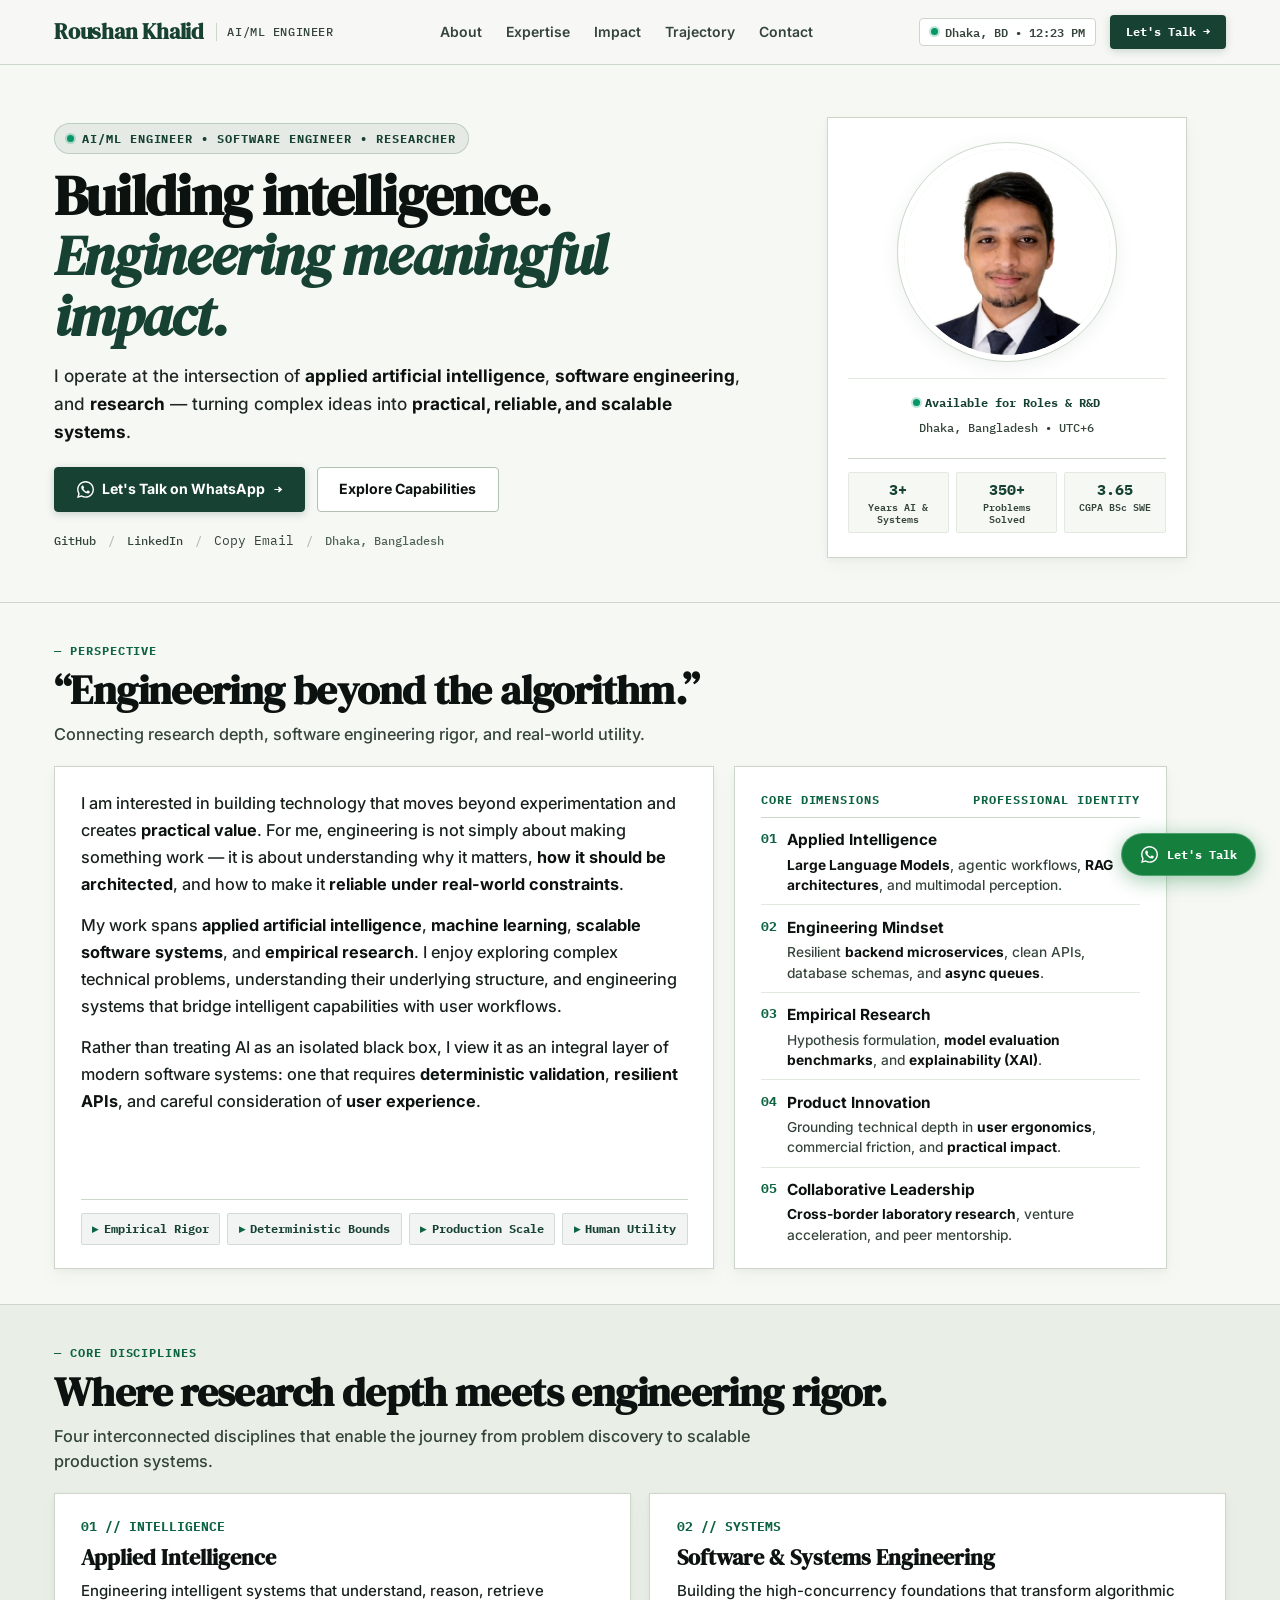
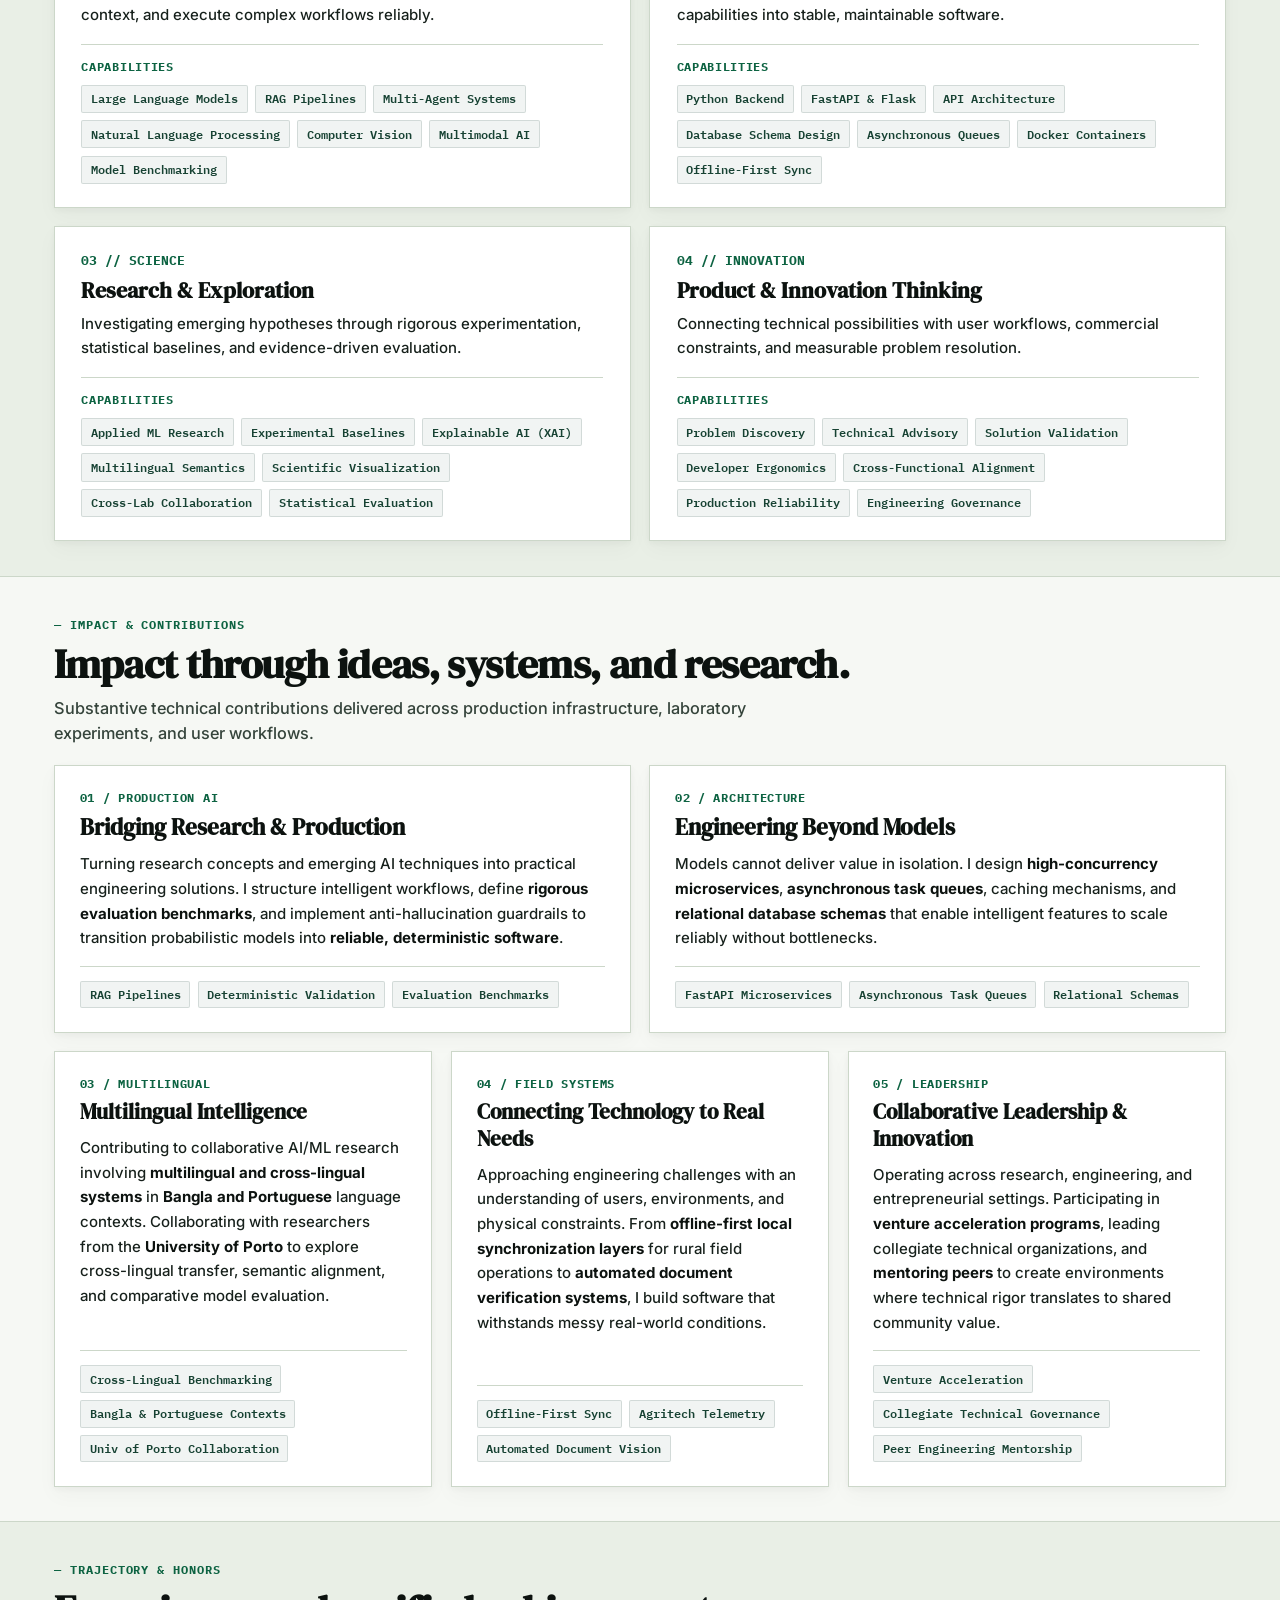
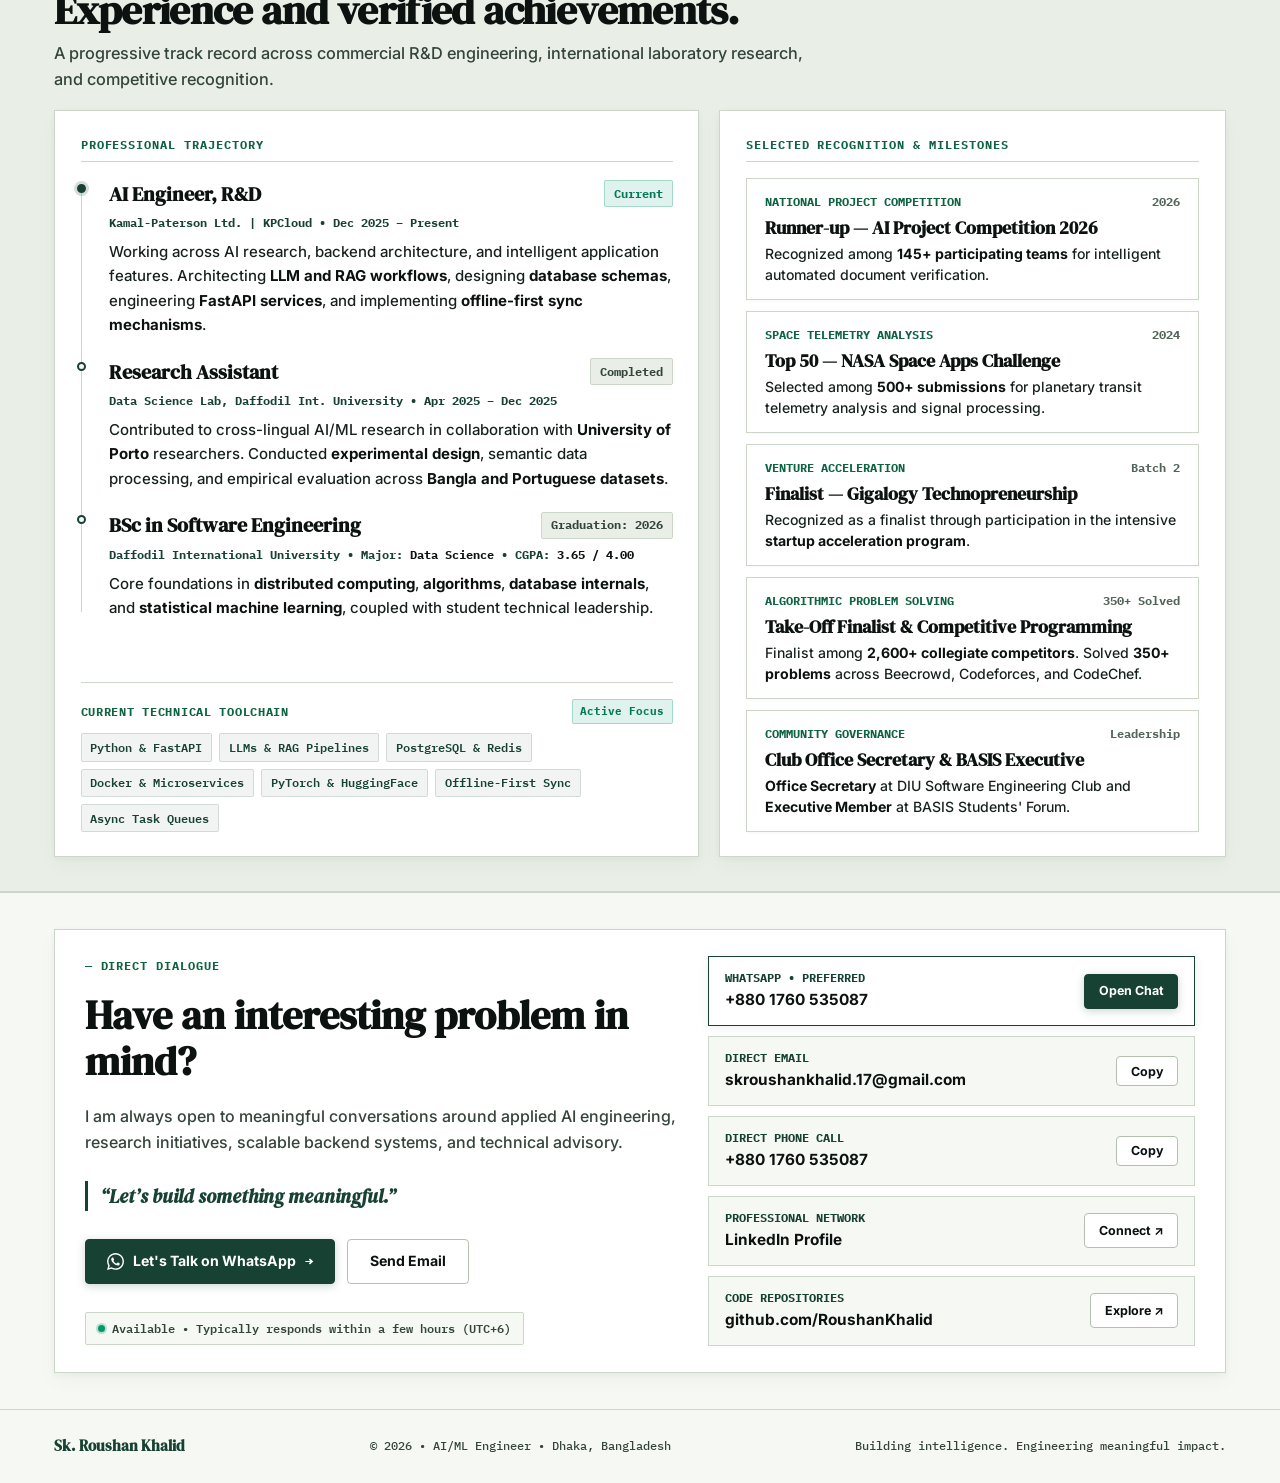
==== commit 75689d3f: "fix(layout): eliminate all unwanted voids, balance split columns to 100% matching height, and fill a" ====
--- a/index.html
+++ b/index.html
@@ -139,6 +139,20 @@
                   Dhaka, Bangladesh &bull; UTC+6
                 </div>
               </div>
+              <div class="hero-profile-highlights">
+                <div class="hero-highlight-item">
+                  <span class="hero-highlight-num">3+</span>
+                  <span class="hero-highlight-label">Years AI &amp; Systems</span>
+                </div>
+                <div class="hero-highlight-item">
+                  <span class="hero-highlight-num">350+</span>
+                  <span class="hero-highlight-label">Problems Solved</span>
+                </div>
+                <div class="hero-highlight-item">
+                  <span class="hero-highlight-num">3.65</span>
+                  <span class="hero-highlight-label">CGPA BSc SWE</span>
+                </div>
+              </div>
             </div>
           </div>
 
@@ -177,6 +191,7 @@
               <div class="about-tenet-item">Empirical Rigor</div>
               <div class="about-tenet-item">Deterministic Bounds</div>
               <div class="about-tenet-item">Production Scale</div>
+              <div class="about-tenet-item">Human Utility</div>
             </div>
           </div>
 
@@ -312,6 +327,7 @@
                 <span class="expertise-tag">Multilingual Semantics</span>
                 <span class="expertise-tag">Scientific Visualization</span>
                 <span class="expertise-tag">Cross-Lab Collaboration</span>
+                <span class="expertise-tag">Statistical Evaluation</span>
               </div>
             </div>
           </div>
@@ -333,6 +349,8 @@
                 <span class="expertise-tag">Solution Validation</span>
                 <span class="expertise-tag">Developer Ergonomics</span>
                 <span class="expertise-tag">Cross-Functional Alignment</span>
+                <span class="expertise-tag">Production Reliability</span>
+                <span class="expertise-tag">Engineering Governance</span>
               </div>
             </div>
           </div>
@@ -431,6 +449,7 @@
             <div class="impact-row-pills">
               <span>Venture Acceleration</span>
               <span>Collegiate Technical Governance</span>
+              <span>Peer Engineering Mentorship</span>
             </div>
           </div>
 
@@ -497,6 +516,23 @@
 
               </div>
             </div>
+
+            <!-- Active Technical Toolchain to Fill & Balance Column Height -->
+            <div class="trajectory-stack-footer">
+              <div class="trajectory-stack-header">
+                <span class="trajectory-stack-title">Current Technical Toolchain</span>
+                <span class="trajectory-stack-badge">Active Focus</span>
+              </div>
+              <div class="trajectory-chips">
+                <span>Python &amp; FastAPI</span>
+                <span>LLMs &amp; RAG Pipelines</span>
+                <span>PostgreSQL &amp; Redis</span>
+                <span>Docker &amp; Microservices</span>
+                <span>PyTorch &amp; HuggingFace</span>
+                <span>Offline-First Sync</span>
+                <span>Async Task Queues</span>
+              </div>
+            </div>
           </div>
 
           <!-- Right: Selected Recognition & Milestones Card -->
@@ -590,6 +626,10 @@
                 <span>Send Email</span>
               </a>
             </div>
+
+            <div class="contact-response-status">
+              <span class="nav-live-dot"></span> Available &bull; Typically responds within a few hours (UTC+6)
+            </div>
           </div>
 
           <!-- Right Column: Channels Matrix -->
--- a/style.css
+++ b/style.css
@@ -19,36 +19,41 @@
 }
 
 :root {
-  /* Editorial Light Color Palette */
-  --bg-warm:           #F7F8F5; /* Warm White Primary Canvas */
-  --bg-soft:           #ECEFE9; /* Soft Grey for Alternate Depth */
+  /* Editorial Light Canvas with Enhanced Contrast */
+  --bg-warm:           #F6F8F4; /* Crisp Warm Canvas */
+  --bg-soft:           #E9EFE6; /* Defined Soft Grey for Depth */
   --surface:           #FFFFFF; /* Pure White Content Surfaces */
-  --surface-raised:    #FBFBF9;
+  --surface-raised:    #FAFCF9;
   
-  /* Primary Emphasis & Accents */
-  --forest:            #243C35; /* Forest Green (Primary Brand) */
-  --forest-hover:      #192B26;
-  --forest-subtle:     rgba(36, 60, 53, 0.05);
-  --forest-border:     rgba(36, 60, 53, 0.22);
-
-  --sage:              #B7C9B5; /* Sage Green */
-  --sage-deep:         #4A6648; /* High-contrast accessible sage */
-  --sage-subtle:       rgba(183, 201, 181, 0.25);
-  --sage-border:       rgba(74, 102, 72, 0.25);
-
-  --emerald-live:      #1E7E5A; /* Verified Live Dot */
-  --whatsapp-green:    #25D366; /* WhatsApp Brand Accent */
-
-  /* Typographic Contrast Tokens */
-  --charcoal:          #1A1E1B; /* High-contrast crisp Charcoal */
-  --text-secondary:    #4D5750; /* Confident Slate Secondary */
-  --text-tertiary:     #6D776F; /* Clear Technical Labels */
-  --text-muted:        #8E9890; /* Dividers & Metadata */
-
-  /* Hairline Borders */
-  --border:            #DDE2DA;
-  --border-subtle:     #EDF1EA;
-  --border-dark:       #CAD1C6;
+  /* Brand Palette (Vivid Deep Forest & Emerald) */
+  --forest:            #174233; /* Rich Vivid Forest Green (Primary Brand) */
+  --forest-deep:       #0F2D23; /* Deep Ink Green for Major Headings */
+  --forest-vivid:      #0D6342; /* Vivid Emerald Forest for Tags & Accents */
+  --forest-hover:      #0D281F;
+  --forest-subtle:     rgba(23, 66, 51, 0.07);
+  --forest-border:     rgba(23, 66, 51, 0.28);
+
+  --sage:              #A8C2A5; /* Fresh Sage Accent */
+  --sage-deep:         #2D5E38; /* High-contrast accessible deep sage */
+  --sage-subtle:       rgba(168, 194, 165, 0.25);
+  --sage-border:       rgba(45, 94, 56, 0.28);
+
+  --emerald-live:      #059669; /* Radiant Verified Live Dot */
+  --emerald-glow:      rgba(5, 150, 105, 0.35);
+  --whatsapp-green:    #22C55E; /* Vibrant WhatsApp Brand */
+  --whatsapp-hover:    #16A34A;
+
+  /* Typographic Contrast System: Bold, Clear, Vivid */
+  --charcoal-deep:     #0C120F; /* Deep Ink Black for Headlines & Bold Elements */
+  --charcoal:          #16201B; /* Ultra-Crisp Primary Body Text */
+  --text-secondary:    #35443B; /* Crisp, High-Legibility Secondary Text */
+  --text-tertiary:     #526458; /* Sharp Technical Labels & Dates */
+  --text-muted:        #738378; /* Clean Dividers & Metadata */
+
+  /* Structural Hairline Borders: Crisp Boundaries */
+  --border:            #CCD7C9; /* Sharp, Defined Card Outlines */
+  --border-subtle:     #E2EAE0;
+  --border-dark:       #B2C2AE;
 
   /* Typography Families */
   --font-serif:        'DM Serif Display', Georgia, serif;
@@ -61,10 +66,10 @@
   --radius-md:         6px;
   --radius-pill:       9999px;
 
-  /* Shadows */
-  --shadow-subtle:     0 1px 3px rgba(41, 45, 42, 0.04);
-  --shadow-card:       0 2px 8px rgba(36, 60, 53, 0.04);
-  --shadow-hover:      0 6px 20px rgba(36, 60, 53, 0.07);
+  /* Elevation Shadows: Clear View & Visual Separation */
+  --shadow-subtle:     0 1px 3px rgba(15, 45, 35, 0.05);
+  --shadow-card:       0 2px 6px rgba(15, 45, 35, 0.04), 0 8px 20px rgba(15, 45, 35, 0.03);
+  --shadow-hover:      0 4px 14px rgba(15, 45, 35, 0.09), 0 12px 28px rgba(15, 45, 35, 0.06);
 
   /* Transitions */
   --ease:              cubic-bezier(0.16, 1, 0.3, 1);
@@ -93,7 +98,7 @@
   background-color: var(--bg-warm);
   color: var(--charcoal);
   line-height: 1.62;
-  font-weight: 450;
+  font-weight: 480;
   -webkit-font-smoothing: antialiased;
   -moz-osx-font-smoothing: grayscale;
   width: 100%;
@@ -112,7 +117,7 @@
 
 strong, b {
   font-weight: 700;
-  color: var(--forest);
+  color: var(--charcoal-deep);
 }
 
 ::selection {
@@ -263,7 +268,7 @@
 
 .nav-link {
   font-size: 0.875rem;
-  font-weight: 500;
+  font-weight: 600;
   color: var(--text-secondary);
   position: relative;
   padding: 0.25rem 0;
@@ -277,7 +282,7 @@
 
 .nav-link.active {
   color: var(--forest);
-  font-weight: 600;
+  font-weight: 700;
 }
 
 .nav-link.active::after {
@@ -286,7 +291,7 @@
   bottom: -2px;
   left: 0;
   width: 100%;
-  height: 1.5px;
+  height: 2px;
   background: var(--forest);
 }
 
@@ -303,8 +308,9 @@
   gap: 0.45rem;
   font-family: var(--font-mono);
   font-size: 0.72rem;
+  font-weight: 600;
   color: var(--text-secondary);
-  padding: 0.25rem 0.6rem;
+  padding: 0.25rem 0.65rem;
   background: var(--surface);
   border: 1px solid var(--border);
   border-radius: var(--radius-sm);
@@ -312,11 +318,19 @@
 }
 
 .nav-live-dot {
-  width: 6px;
-  height: 6px;
+  width: 7px;
+  height: 7px;
   border-radius: 50%;
   background: var(--emerald-live);
+  box-shadow: 0 0 0 2px rgba(5, 150, 105, 0.25);
+  animation: pulse-live 2s infinite;
   flex-shrink: 0;
+}
+
+@keyframes pulse-live {
+  0% { box-shadow: 0 0 0 0 rgba(5, 150, 105, 0.45); }
+  70% { box-shadow: 0 0 0 6px rgba(5, 150, 105, 0); }
+  100% { box-shadow: 0 0 0 0 rgba(5, 150, 105, 0); }
 }
 
 .nav-cta-btn {
@@ -325,18 +339,20 @@
   gap: 0.45rem;
   font-family: var(--font-mono);
   font-size: 0.76rem;
-  font-weight: 600;
-  padding: 0.42rem 0.95rem;
+  font-weight: 700;
+  padding: 0.45rem 1rem;
   background: var(--forest);
   color: #FFFFFF;
   border-radius: var(--radius-sm);
-  transition: background var(--transition), transform var(--transition);
+  transition: background var(--transition), transform var(--transition), box-shadow var(--transition);
   white-space: nowrap;
+  box-shadow: 0 2px 8px rgba(23, 66, 51, 0.2);
 }
 
 .nav-cta-btn:hover {
   background: var(--forest-hover);
   transform: translateY(-1px);
+  box-shadow: 0 4px 12px rgba(23, 66, 51, 0.3);
 }
 
 .nav-toggle {
@@ -372,7 +388,7 @@
 }
 
 .section {
-  padding: 2.75rem 0;
+  padding: 2.15rem 0;
   position: relative;
   width: 100%;
 }
@@ -384,15 +400,15 @@
 }
 
 .section-header {
-  margin-bottom: 1.5rem;
+  margin-bottom: 1.15rem;
 }
 
 .section-tag {
   display: inline-block;
   font-family: var(--font-mono);
-  font-size: 0.72rem;
-  font-weight: 700;
-  color: var(--forest);
+  font-size: 0.74rem;
+  font-weight: 800;
+  color: var(--forest-vivid);
   text-transform: uppercase;
   letter-spacing: 0.08em;
   margin-bottom: 0.45rem;
@@ -400,35 +416,35 @@
 
 .section-tag::before {
   content: '— ';
-  color: var(--text-muted);
+  color: var(--forest-vivid);
+  font-weight: 800;
 }
 
 .section-headline {
   font-family: var(--font-serif);
-  font-size: clamp(1.85rem, 3.2vw, 2.6rem);
-  font-weight: 700;
-  line-height: 1.18;
+  font-size: clamp(1.9rem, 3.2vw, 2.7rem);
+  font-weight: 700;
+  line-height: 1.16;
   letter-spacing: -0.015em;
-  color: var(--forest);
-  margin-bottom: 0.5rem;
+  color: var(--charcoal-deep);
+  margin-bottom: 0.45rem;
 }
 
 .section-sub {
-  font-size: 0.98rem;
+  font-size: 1.02rem;
+  font-weight: 500;
   color: var(--text-secondary);
   line-height: 1.55;
-  max-width: 720px;
+  max-width: 760px;
 }
 
 /* ===========================
    01. HERO SECTION (VIEWPORT OPTIMIZED)
 =========================== */
 .hero {
-  min-height: calc(100vh - var(--nav-height));
-  min-height: calc(100dvh - var(--nav-height));
-  display: flex;
-  align-items: center;
-  padding: 2rem 0;
+  display: flex;
+  align-items: center;
+  padding: 3.25rem 0 2.75rem;
   border-bottom: 1px solid var(--border);
   position: relative;
   width: 100%;
@@ -448,15 +464,18 @@
 
 .hero-meta-label {
   font-family: var(--font-mono);
-  font-size: 0.72rem;
+  font-size: 0.74rem;
   font-weight: 700;
   color: var(--forest);
   letter-spacing: 0.08em;
   margin-bottom: 0.75rem;
-  display: flex;
+  display: inline-flex;
   align-items: center;
   gap: 0.5rem;
-  flex-wrap: wrap;
+  background: rgba(23, 66, 51, 0.07);
+  border: 1px solid rgba(23, 66, 51, 0.18);
+  padding: 0.28rem 0.75rem;
+  border-radius: var(--radius-pill);
 }
 
 .hero-meta-label::before {
@@ -466,29 +485,33 @@
   height: 7px;
   border-radius: 50%;
   background: var(--emerald-live);
+  box-shadow: 0 0 0 2px rgba(5, 150, 105, 0.25);
+  animation: pulse-live 2s infinite;
   flex-shrink: 0;
 }
 
 .hero-title {
   font-family: var(--font-serif);
-  font-size: clamp(2.1rem, 4.2vw, 3.6rem);
-  font-weight: 700;
-  line-height: 1.1;
+  font-size: clamp(2.2rem, 4.4vw, 3.8rem);
+  font-weight: 700;
+  line-height: 1.08;
   letter-spacing: -0.02em;
-  color: var(--forest);
-  margin-bottom: 1rem;
+  color: var(--charcoal-deep);
+  margin-bottom: 0.85rem;
 }
 
 .hero-title em {
   font-style: italic;
   font-family: var(--font-serif);
+  color: var(--forest);
 }
 
 .hero-intro-p {
-  font-size: 1.05rem;
-  line-height: 1.62;
-  color: var(--charcoal);
-  margin-bottom: 1.35rem;
+  font-size: 1.08rem;
+  line-height: 1.64;
+  color: #1F2723;
+  font-weight: 480;
+  margin-bottom: 1.25rem;
   max-width: 100%;
 }
 
@@ -497,7 +520,7 @@
   flex-wrap: wrap;
   align-items: center;
   gap: 0.75rem;
-  margin-bottom: 1.25rem;
+  margin-bottom: 1.15rem;
 }
 
 /* Common Buttons */
@@ -505,9 +528,9 @@
   display: inline-flex;
   align-items: center;
   gap: 0.55rem;
-  font-size: 0.86rem;
-  font-weight: 600;
-  padding: 0.65rem 1.25rem;
+  font-size: 0.88rem;
+  font-weight: 700;
+  padding: 0.65rem 1.35rem;
   border-radius: var(--radius-sm);
   transition: all var(--transition);
   cursor: pointer;
@@ -518,23 +541,25 @@
   background: var(--forest);
   color: #FFFFFF;
   border: 1px solid var(--forest);
+  box-shadow: 0 2px 8px rgba(23, 66, 51, 0.22);
 }
 
 .btn-primary:hover {
   background: var(--forest-hover);
   border-color: var(--forest-hover);
   transform: translateY(-1px);
+  box-shadow: 0 4px 14px rgba(23, 66, 51, 0.32);
 }
 
 .btn-secondary {
   background: var(--surface);
-  color: var(--charcoal);
-  border: 1px solid var(--border);
+  color: var(--charcoal-deep);
+  border: 1.5px solid var(--border-dark);
 }
 
 .btn-secondary:hover {
   background: #FFFFFF;
-  border-color: var(--forest-border);
+  border-color: var(--forest);
   color: var(--forest);
   transform: translateY(-1px);
 }
@@ -664,13 +689,51 @@
   color: var(--text-secondary);
 }
 
+.hero-profile-highlights {
+  display: grid;
+  grid-template-columns: repeat(3, 1fr);
+  gap: 0.45rem;
+  width: 100%;
+  border-top: 1px solid var(--border);
+  padding-top: 0.85rem;
+  margin-top: 0.25rem;
+}
+
+.hero-highlight-item {
+  display: flex;
+  flex-direction: column;
+  align-items: center;
+  text-align: center;
+  background: var(--bg-warm);
+  border: 1px solid var(--border-subtle);
+  padding: 0.45rem 0.35rem;
+  border-radius: var(--radius-xs);
+}
+
+.hero-highlight-num {
+  font-family: var(--font-mono);
+  font-size: 0.95rem;
+  font-weight: 800;
+  color: var(--forest);
+  line-height: 1.2;
+}
+
+.hero-highlight-label {
+  font-family: var(--font-mono);
+  font-size: 0.62rem;
+  color: var(--text-secondary);
+  font-weight: 600;
+  line-height: 1.2;
+  margin-top: 2px;
+}
+
 /* ===========================
    02. PERSPECTIVE & PHILOSOPHY
 =========================== */
 .about-editorial-grid {
   display: grid;
-  grid-template-columns: 1.15fr 0.85fr;
-  gap: 1.5rem;
+  grid-template-columns: 1.12fr 0.88fr;
+  gap: 1.25rem;
   align-items: stretch;
   width: 100%;
 }
@@ -678,63 +741,71 @@
 .about-narrative-card {
   background: var(--surface);
   border: 1px solid var(--border);
-  padding: 1.5rem 1.65rem;
+  padding: 1.45rem 1.6rem;
   display: flex;
   flex-direction: column;
   justify-content: space-between;
   gap: 1.15rem;
   height: 100%;
+  box-shadow: var(--shadow-card);
 }
 
 .about-narrative-body {
   display: flex;
   flex-direction: column;
-  gap: 0.95rem;
-  font-size: 0.98rem;
-  line-height: 1.65;
+  gap: 0.85rem;
+  font-size: 1.02rem;
+  line-height: 1.66;
   color: var(--charcoal);
+  font-weight: 480;
 }
 
 .about-tenets-bar {
   display: grid;
-  grid-template-columns: repeat(3, 1fr);
-  gap: 0.65rem;
-  border-top: 1px solid var(--border-subtle);
-  padding-top: 0.95rem;
+  grid-template-columns: repeat(4, 1fr);
+  gap: 0.45rem;
+  border-top: 1px solid var(--border);
+  padding-top: 0.85rem;
 }
 
 .about-tenet-item {
   font-family: var(--font-mono);
   font-size: 0.72rem;
   color: var(--forest);
-  font-weight: 600;
+  font-weight: 700;
   display: flex;
   align-items: center;
   gap: 0.35rem;
+  background: rgba(23, 66, 51, 0.06);
+  border: 1px solid rgba(23, 66, 51, 0.14);
+  padding: 0.35rem 0.65rem;
+  border-radius: var(--radius-xs);
+  white-space: nowrap;
 }
 
 .about-tenet-item::before {
   content: '▸';
-  color: var(--forest);
+  color: var(--forest-vivid);
 }
 
 .about-pillars-card {
   background: var(--surface);
   border: 1px solid var(--border);
-  padding: 1.5rem 1.65rem;
+  padding: 1.45rem 1.6rem;
   display: flex;
   flex-direction: column;
   justify-content: space-between;
-  gap: 0.75rem;
+  gap: 0.65rem;
   height: 100%;
+  box-shadow: var(--shadow-card);
 }
 
 .pillars-card-header {
   font-family: var(--font-mono);
-  font-size: 0.72rem;
-  font-weight: 700;
+  font-size: 0.74rem;
+  font-weight: 800;
   text-transform: uppercase;
-  color: var(--forest);
+  color: var(--forest-vivid);
   letter-spacing: 0.08em;
   padding-bottom: 0.5rem;
   border-bottom: 1px solid var(--border);
@@ -763,23 +834,24 @@
 
 .pillar-num {
   font-family: var(--font-mono);
-  font-size: 0.74rem;
-  color: var(--forest);
-  font-weight: 700;
+  font-size: 0.8rem;
+  color: var(--forest-vivid);
+  font-weight: 800;
   margin-top: 1px;
 }
 
 .pillar-title {
-  font-size: 0.92rem;
-  font-weight: 700;
-  color: var(--forest);
+  font-size: 0.96rem;
+  font-weight: 700;
+  color: var(--charcoal-deep);
 }
 
 .pillar-desc {
-  font-size: 0.82rem;
+  font-size: 0.86rem;
   color: var(--text-secondary);
+  font-weight: 480;
   margin-top: 0.1rem;
-  line-height: 1.45;
+  line-height: 1.48;
 }
 
 /* ===========================
@@ -788,23 +860,25 @@
 .expertise-grid {
   display: grid;
   grid-template-columns: 1fr 1fr;
-  gap: 1rem;
+  gap: 1.15rem;
   width: 100%;
 }
 
 .expertise-card {
   background: var(--surface);
   border: 1px solid var(--border);
-  padding: 1.4rem 1.6rem;
+  padding: 1.45rem 1.65rem;
   display: flex;
   flex-direction: column;
   justify-content: space-between;
-  transition: border-color var(--transition);
+  box-shadow: var(--shadow-card);
+  transition: border-color var(--transition), box-shadow var(--transition);
   height: 100%;
 }
 
 .expertise-card:hover {
-  border-color: var(--forest-border);
+  border-color: var(--forest);
+  box-shadow: var(--shadow-hover);
 }
 
 .expertise-card-top {
@@ -813,9 +887,9 @@
 
 .expertise-num {
   font-family: var(--font-mono);
-  font-size: 0.74rem;
-  font-weight: 700;
-  color: var(--forest);
+  font-size: 0.8rem;
+  font-weight: 800;
+  color: var(--forest-vivid);
   margin-bottom: 0.35rem;
   display: block;
 }
@@ -824,46 +898,47 @@
   font-family: var(--font-serif);
   font-size: 1.4rem;
   font-weight: 700;
-  color: var(--forest);
+  color: var(--charcoal-deep);
   margin-bottom: 0.45rem;
   line-height: 1.25;
 }
 
 .expertise-desc {
-  font-size: 0.92rem;
-  line-height: 1.58;
-  color: var(--charcoal);
+  font-size: 0.94rem;
+  line-height: 1.62;
+  color: #16201B;
+  font-weight: 480;
 }
 
 .expertise-tags-wrap {
-  border-top: 1px solid var(--border-subtle);
+  border-top: 1px solid var(--border);
   padding-top: 0.85rem;
 }
 
 .expertise-tags-label {
   font-family: var(--font-mono);
-  font-size: 0.68rem;
-  font-weight: 700;
+  font-size: 0.72rem;
+  font-weight: 800;
   text-transform: uppercase;
-  color: var(--text-secondary);
-  letter-spacing: 0.05em;
-  margin-bottom: 0.45rem;
+  color: var(--forest-vivid);
+  letter-spacing: 0.06em;
+  margin-bottom: 0.5rem;
 }
 
 .expertise-tags {
   display: flex;
   flex-wrap: wrap;
-  gap: 0.35rem;
+  gap: 0.45rem;
 }
 
 .expertise-tag {
   font-family: var(--font-mono);
-  font-size: 0.72rem;
-  padding: 0.2rem 0.5rem;
-  background: var(--bg-warm);
-  border: 1px solid var(--border);
-  color: var(--forest);
+  font-size: 0.74rem;
   font-weight: 600;
+  padding: 0.22rem 0.55rem;
+  background: rgba(23, 66, 51, 0.06);
+  border: 1px solid rgba(23, 66, 51, 0.14);
+  color: var(--forest);
   border-radius: var(--radius-xs);
 }
 
@@ -885,13 +960,14 @@
   display: flex;
   flex-direction: column;
   justify-content: space-between;
+  box-shadow: var(--shadow-card);
   transition: border-color var(--transition), box-shadow var(--transition);
   height: 100%;
 }
 
 .impact-card-block:hover {
-  border-color: var(--forest-border);
-  box-shadow: 0 4px 18px rgba(36, 60, 53, 0.05);
+  border-color: var(--forest);
+  box-shadow: var(--shadow-hover);
 }
 
 /* Row 1: The two flagship architecture/production pillars (50% each = 3 / 6 cols) */
@@ -909,56 +985,55 @@
 
 .impact-tag {
   font-family: var(--font-mono);
-  font-size: 0.7rem;
-  font-weight: 700;
-  color: var(--forest);
+  font-size: 0.72rem;
+  font-weight: 800;
+  color: var(--forest-vivid);
   margin-bottom: 0.35rem;
   display: block;
-  letter-spacing: 0.04em;
+  letter-spacing: 0.06em;
 }
 
 .impact-row-title {
   font-family: var(--font-serif);
-  font-size: 1.3rem;
-  font-weight: 700;
-  color: var(--forest);
+  font-size: 1.32rem;
+  font-weight: 700;
+  color: var(--charcoal-deep);
   line-height: 1.25;
   margin-bottom: 0.65rem;
 }
 
 .impact-card-block:nth-child(1) .impact-row-title,
 .impact-card-block:nth-child(2) .impact-row-title {
-  font-size: 1.38rem;
+  font-size: 1.42rem;
 }
 
 .impact-card-block p {
-  font-size: 0.92rem;
-  line-height: 1.62;
-  color: var(--charcoal);
+  font-size: 0.94rem;
+  line-height: 1.64;
+  color: #16201B;
+  font-weight: 480;
   margin-bottom: 0.95rem;
 }
 
 .impact-row-pills {
   display: flex;
   flex-wrap: wrap;
-  gap: 0.55rem;
-  padding-top: 0.75rem;
-  border-top: 1px solid var(--border-subtle);
-  font-family: var(--font-mono);
-  font-size: 0.72rem;
-  color: var(--text-secondary);
+  gap: 0.45rem;
+  padding-top: 0.85rem;
+  border-top: 1px solid var(--border);
 }
 
 .impact-row-pills span {
   display: inline-flex;
   align-items: center;
-}
-
-.impact-row-pills span::before {
-  content: '·';
-  margin-right: 0.35rem;
-  font-weight: 700;
-  color: var(--forest);
+  font-family: var(--font-mono);
+  font-size: 0.72rem;
+  font-weight: 600;
+  color: var(--forest);
+  background: rgba(23, 66, 51, 0.06);
+  border: 1px solid rgba(23, 66, 51, 0.14);
+  padding: 0.22rem 0.55rem;
+  border-radius: var(--radius-xs);
 }
 
 /* ===========================
@@ -966,8 +1041,8 @@
 =========================== */
 .trajectory-split-layout {
   display: grid;
-  grid-template-columns: 1.15fr 0.85fr;
-  gap: 1.5rem;
+  grid-template-columns: 1.12fr 0.88fr;
+  gap: 1.25rem;
   align-items: stretch;
   width: 100%;
 }
@@ -975,21 +1050,22 @@
 .trajectory-col-card {
   background: var(--surface);
   border: 1px solid var(--border);
-  padding: 1.5rem 1.65rem;
+  padding: 1.45rem 1.6rem;
   display: flex;
   flex-direction: column;
-  justify-content: flex-start;
+  justify-content: space-between;
   height: 100%;
+  box-shadow: var(--shadow-card);
 }
 
 .col-section-label {
   font-family: var(--font-mono);
-  font-size: 0.74rem;
-  font-weight: 700;
+  font-size: 0.76rem;
+  font-weight: 800;
   text-transform: uppercase;
-  color: var(--forest);
+  color: var(--forest-vivid);
   letter-spacing: 0.08em;
-  margin-bottom: 1.15rem;
+  margin-bottom: 0.95rem;
   padding-bottom: 0.45rem;
   border-bottom: 1px solid var(--border);
 }
@@ -999,7 +1075,7 @@
   display: flex;
   flex-direction: column;
   position: relative;
-  gap: 1.5rem;
+  gap: 1.15rem;
 }
 
 .journey-timeline::before {
@@ -1031,6 +1107,7 @@
 
 .journey-item.current::before {
   background: var(--forest);
+  box-shadow: 0 0 0 3px rgba(23, 66, 51, 0.18);
 }
 
 .journey-item-header {
@@ -1045,36 +1122,96 @@
   font-family: var(--font-serif);
   font-size: 1.25rem;
   font-weight: 700;
-  color: var(--forest);
+  color: var(--charcoal-deep);
 }
 
 .journey-badge {
   font-family: var(--font-mono);
-  font-size: 0.68rem;
-  font-weight: 700;
-  padding: 0.15rem 0.45rem;
-  background: var(--bg-warm);
+  font-size: 0.72rem;
+  font-weight: 700;
+  padding: 0.2rem 0.55rem;
+  background: var(--bg-soft);
   border: 1px solid var(--border);
-  color: var(--forest);
+  color: var(--text-secondary);
   border-radius: var(--radius-xs);
   white-space: nowrap;
 }
 
+.journey-item.current .journey-badge {
+  background: rgba(5, 150, 105, 0.12);
+  color: #047857;
+  border-color: rgba(5, 150, 105, 0.28);
+}
+
 .journey-org {
   font-family: var(--font-mono);
-  font-size: 0.76rem;
+  font-size: 0.78rem;
+  font-weight: 700;
+  color: var(--forest);
+  margin-bottom: 0.45rem;
+}
+
+.journey-desc {
+  font-size: 0.94rem;
+  line-height: 1.62;
+  color: #16201B;
+  font-weight: 480;
+}
+
+/* Left Card Footer: Toolchain Matrix to Match Height & Fill Space */
+.trajectory-stack-footer {
+  margin-top: 1.25rem;
+  padding-top: 1rem;
+  border-top: 1px solid var(--border);
+  display: flex;
+  flex-direction: column;
+  gap: 0.6rem;
+}
+
+.trajectory-stack-header {
+  display: flex;
+  align-items: center;
+  justify-content: space-between;
+}
+
+.trajectory-stack-title {
+  font-family: var(--font-mono);
+  font-size: 0.74rem;
+  font-weight: 800;
+  text-transform: uppercase;
+  color: var(--forest-vivid);
+  letter-spacing: 0.06em;
+}
+
+.trajectory-stack-badge {
+  font-family: var(--font-mono);
+  font-size: 0.68rem;
+  font-weight: 700;
+  color: #047857;
+  background: rgba(5, 150, 105, 0.12);
+  border: 1px solid rgba(5, 150, 105, 0.28);
+  padding: 0.15rem 0.45rem;
+  border-radius: var(--radius-xs);
+}
+
+.trajectory-chips {
+  display: flex;
+  flex-wrap: wrap;
+  gap: 0.45rem;
+}
+
+.trajectory-chips span {
+  font-family: var(--font-mono);
+  font-size: 0.74rem;
   font-weight: 600;
-  color: var(--text-secondary);
-  margin-bottom: 0.45rem;
-}
-
-.journey-desc {
-  font-size: 0.9rem;
-  line-height: 1.58;
-  color: var(--charcoal);
-}
-
-/* Recognition Milestones Stack */
+  color: var(--forest);
+  background: rgba(23, 66, 51, 0.06);
+  border: 1px solid rgba(23, 66, 51, 0.14);
+  padding: 0.22rem 0.55rem;
+  border-radius: var(--radius-xs);
+}
+
+/* Recognition Milestones Stack: Natural Clean Display of all 5 Milestones */
 .milestones-stack {
   display: flex;
   flex-direction: column;
@@ -1082,14 +1219,16 @@
 }
 
 .milestone-box {
-  background: var(--bg-warm);
+  background: var(--surface);
   border: 1px solid var(--border);
   padding: 0.9rem 1.15rem;
-  transition: border-color var(--transition);
+  box-shadow: 0 1px 3px rgba(15, 45, 35, 0.03);
+  transition: border-color var(--transition), box-shadow var(--transition);
 }
 
 .milestone-box:hover {
-  border-color: var(--forest-border);
+  border-color: var(--forest);
+  box-shadow: var(--shadow-card);
 }
 
 .milestone-top {
@@ -1097,41 +1236,43 @@
   align-items: center;
   justify-content: space-between;
   font-family: var(--font-mono);
-  font-size: 0.7rem;
+  font-size: 0.72rem;
   color: var(--text-secondary);
   margin-bottom: 0.25rem;
 }
 
 .milestone-cat {
-  font-weight: 700;
-  color: var(--forest);
+  font-weight: 800;
+  color: var(--forest-vivid);
   text-transform: uppercase;
 }
 
 .milestone-year {
   color: var(--text-tertiary);
+  font-weight: 700;
 }
 
 .milestone-name {
   font-family: var(--font-serif);
   font-size: 1.15rem;
   font-weight: 700;
-  color: var(--forest);
+  color: var(--charcoal-deep);
   margin-bottom: 0.25rem;
   line-height: 1.25;
 }
 
 .milestone-info {
-  font-size: 0.85rem;
-  line-height: 1.48;
-  color: var(--charcoal);
+  font-size: 0.88rem;
+  line-height: 1.5;
+  color: #16201B;
+  font-weight: 480;
 }
 
 /* ===========================
    06. DIRECT CONTACT
 =========================== */
 .contact-section {
-  padding: 2.75rem 0;
+  padding: 2.25rem 0;
   background: var(--bg-warm);
   border-top: 1px solid var(--border);
   width: 100%;
@@ -1140,44 +1281,70 @@
 .contact-card-frame {
   background: var(--surface);
   border: 1px solid var(--border);
-  padding: 2rem 2.25rem;
+  padding: 1.65rem 1.85rem;
   display: grid;
   grid-template-columns: 1.1fr 0.9fr;
-  gap: 2.25rem;
-  align-items: center;
-  width: 100%;
+  gap: 1.75rem;
+  align-items: stretch;
+  width: 100%;
+  box-shadow: var(--shadow-card);
+}
+
+.contact-cta-block {
+  display: flex;
+  flex-direction: column;
+  justify-content: space-between;
+  height: 100%;
 }
 
 .contact-headline {
   font-family: var(--font-serif);
-  font-size: clamp(1.85rem, 3vw, 2.4rem);
-  font-weight: 700;
-  line-height: 1.18;
-  color: var(--forest);
+  font-size: clamp(1.9rem, 3.2vw, 2.5rem);
+  font-weight: 800;
+  line-height: 1.16;
+  color: var(--charcoal-deep);
   margin-bottom: 0.65rem;
 }
 
 .contact-subtext {
-  font-size: 0.95rem;
-  line-height: 1.6;
-  color: var(--charcoal);
-  margin-bottom: 1.15rem;
+  font-size: 1rem;
+  line-height: 1.62;
+  color: var(--text-secondary);
+  font-weight: 500;
+  margin-bottom: 0.95rem;
 }
 
 .contact-quote-badge {
   font-family: var(--font-serif);
-  font-size: 1.15rem;
+  font-size: 1.18rem;
   font-style: italic;
-  color: var(--forest);
-  margin-bottom: 1.25rem;
+  font-weight: 700;
+  color: var(--forest);
+  margin-bottom: 1.15rem;
   padding-left: 0.75rem;
-  border-left: 2px solid var(--sage-deep);
+  border-left: 3px solid var(--forest);
 }
 
 .contact-action-group {
   display: flex;
   flex-wrap: wrap;
   gap: 0.75rem;
+}
+
+.contact-response-status {
+  display: inline-flex;
+  align-items: center;
+  gap: 0.45rem;
+  font-family: var(--font-mono);
+  font-size: 0.72rem;
+  font-weight: 600;
+  color: var(--text-secondary);
+  background: var(--bg-warm);
+  border: 1px solid var(--border);
+  padding: 0.4rem 0.75rem;
+  border-radius: var(--radius-xs);
+  margin-top: 1.15rem;
+  width: fit-content;
 }
 
 .contact-channels-matrix {
@@ -1194,7 +1361,7 @@
   padding: 0.75rem 1rem;
   background: var(--bg-warm);
   border: 1px solid var(--border);
-  transition: border-color var(--transition);
+  transition: border-color var(--transition), box-shadow var(--transition);
   gap: 0.75rem;
 }
 
@@ -1205,19 +1372,21 @@
 .channel-card.highlight-wa {
   background: #FFFFFF;
   border: 1.5px solid var(--forest);
+  box-shadow: 0 2px 10px rgba(23, 66, 51, 0.08);
 }
 
 .channel-meta {
   font-family: var(--font-mono);
-  font-size: 0.68rem;
-  color: var(--text-secondary);
+  font-size: 0.72rem;
+  font-weight: 700;
+  color: var(--forest);
   text-transform: uppercase;
 }
 
 .channel-val {
-  font-size: 0.92rem;
-  font-weight: 700;
-  color: var(--forest);
+  font-size: 0.96rem;
+  font-weight: 700;
+  color: var(--charcoal-deep);
   word-break: break-all;
 }
 
@@ -1232,23 +1401,23 @@
   display: inline-flex;
   align-items: center;
   gap: 0.55rem;
-  background: var(--forest);
+  background: #15803D;
   color: #FFFFFF;
   padding: 0.65rem 1.15rem;
   border-radius: var(--radius-pill);
-  box-shadow: 0 4px 18px rgba(36, 60, 53, 0.28);
+  box-shadow: 0 4px 20px rgba(21, 128, 61, 0.4);
   font-family: var(--font-mono);
   font-size: 0.78rem;
-  font-weight: 600;
-  border: 1px solid rgba(255, 255, 255, 0.15);
+  font-weight: 700;
+  border: 1px solid rgba(255, 255, 255, 0.25);
   transition: transform var(--transition), background var(--transition), box-shadow var(--transition);
   text-decoration: none;
 }
 
 .floating-whatsapp:hover {
-  background: var(--forest-hover);
+  background: #166534;
   transform: translateY(-2px);
-  box-shadow: 0 8px 24px rgba(36, 60, 53, 0.38);
+  box-shadow: 0 8px 24px rgba(21, 128, 61, 0.5);
   color: #FFFFFF;
 }
 
@@ -1487,6 +1656,18 @@
   .impact-card-block:nth-child(5) {
     grid-column: 1 / -1;
   }
+
+  /* Unpin sticky cards and expand scroll stack on tablet/mobile */
+  .about-narrative-card,
+  .trajectory-col-card:first-child {
+    position: static;
+  }
+
+  .milestones-stack {
+    max-height: none;
+    overflow-y: visible;
+    padding-right: 0;
+  }
 }
 
 /* TIER 2: <= 768px */
@@ -1556,7 +1737,7 @@
   }
 
   .about-tenets-bar {
-    grid-template-columns: 1fr;
+    grid-template-columns: repeat(2, 1fr);
     gap: 0.45rem;
   }
 
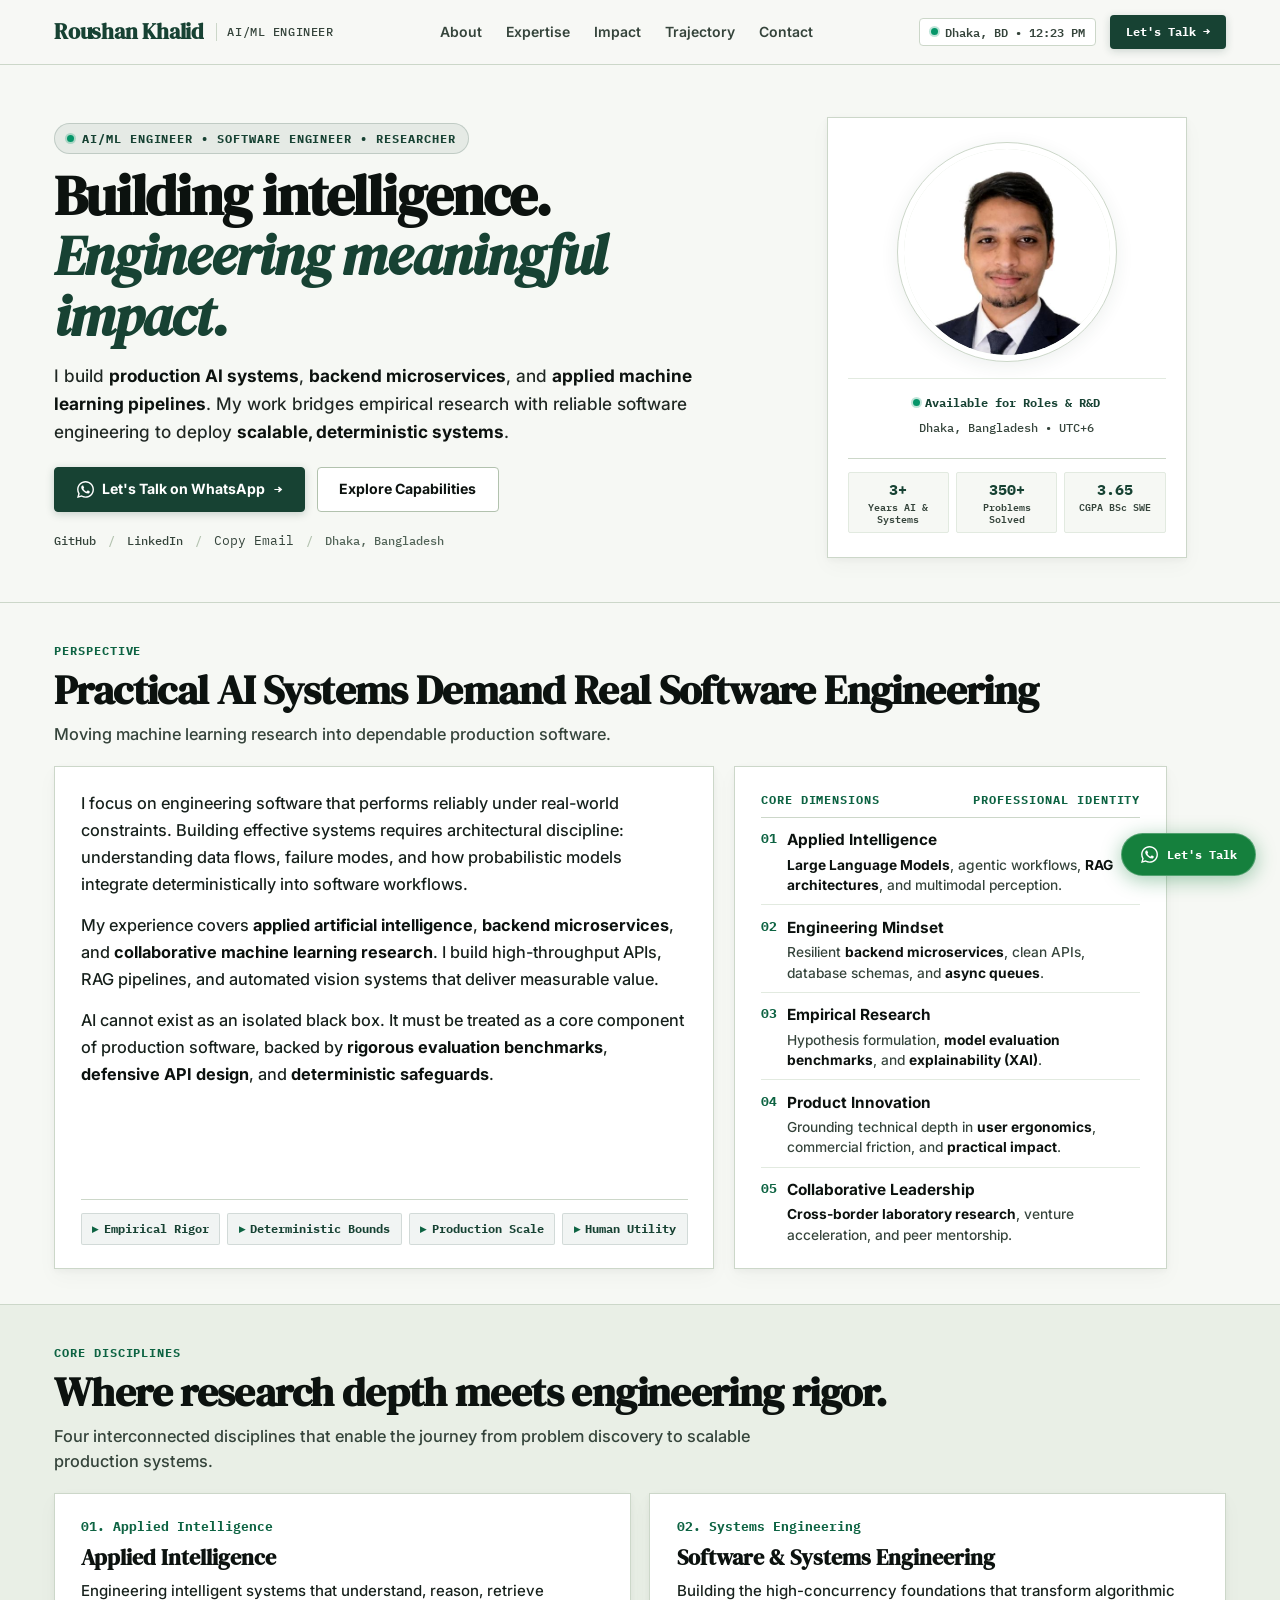
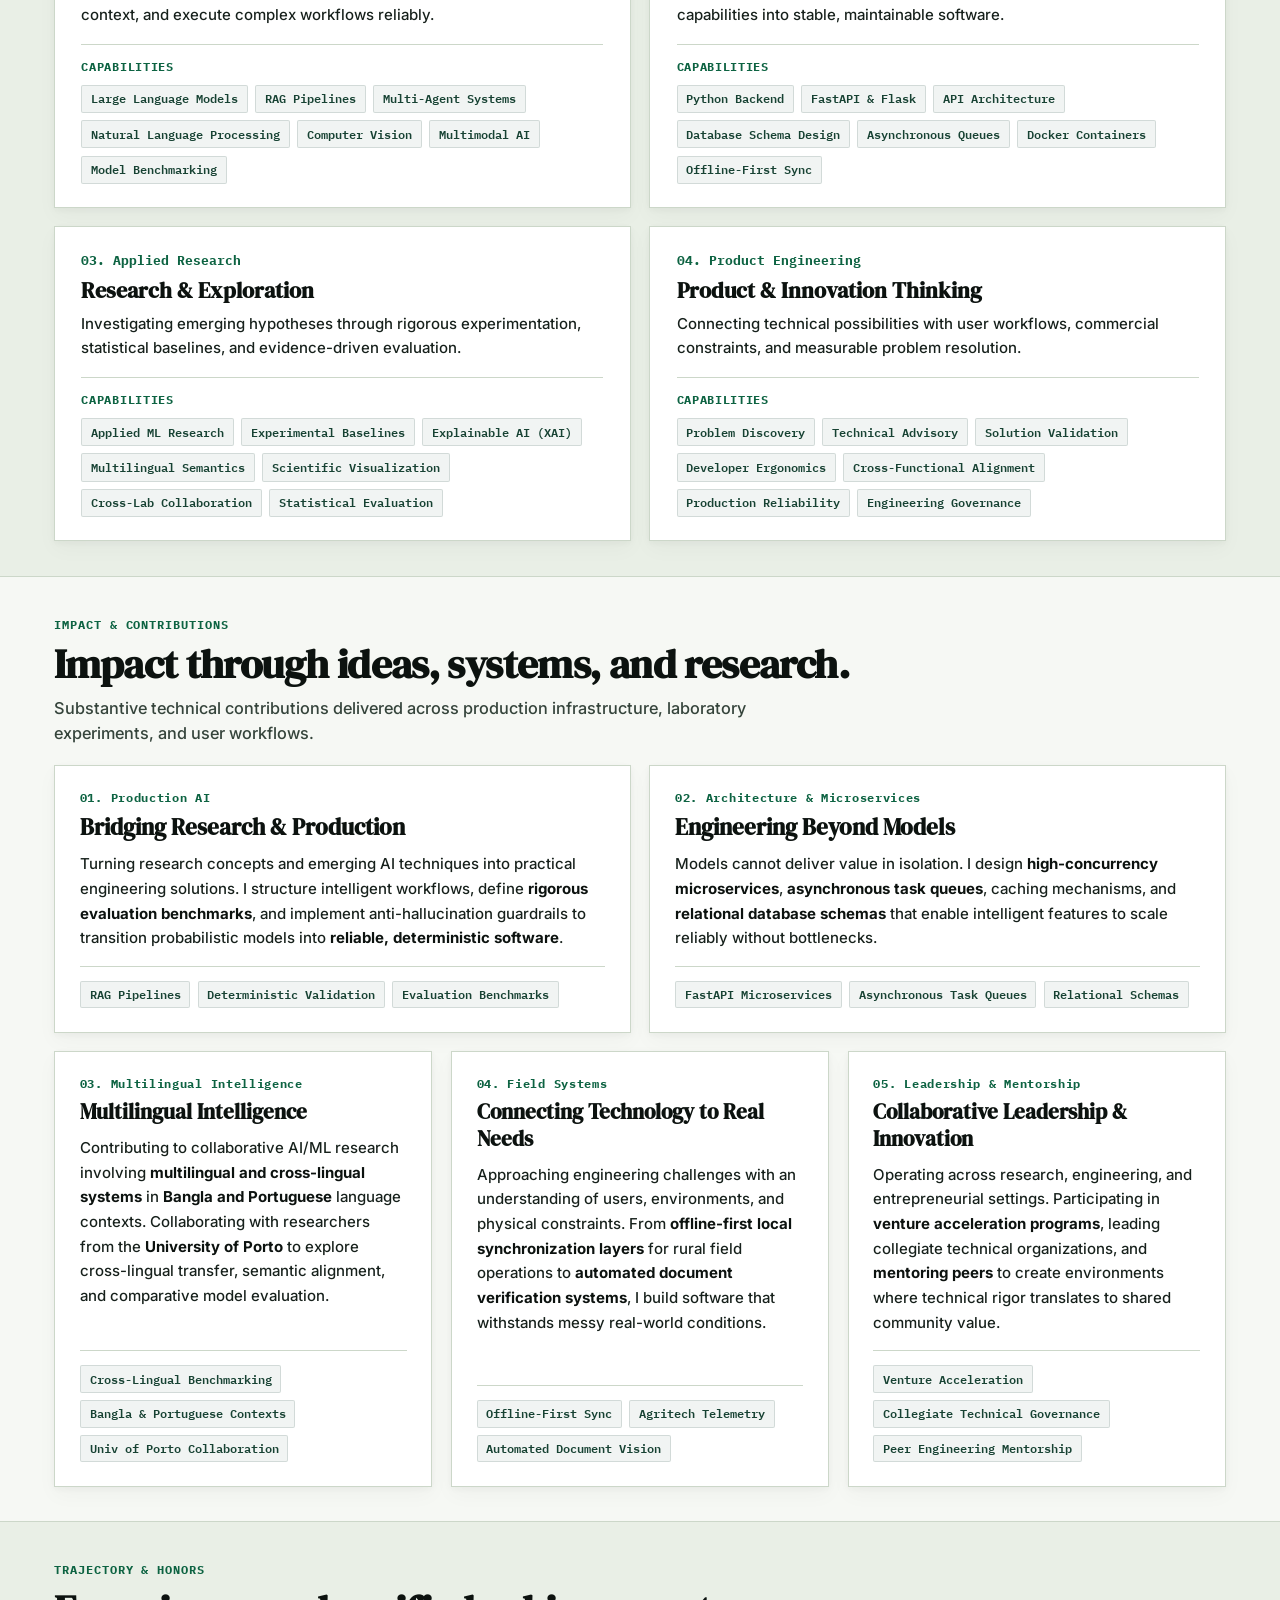
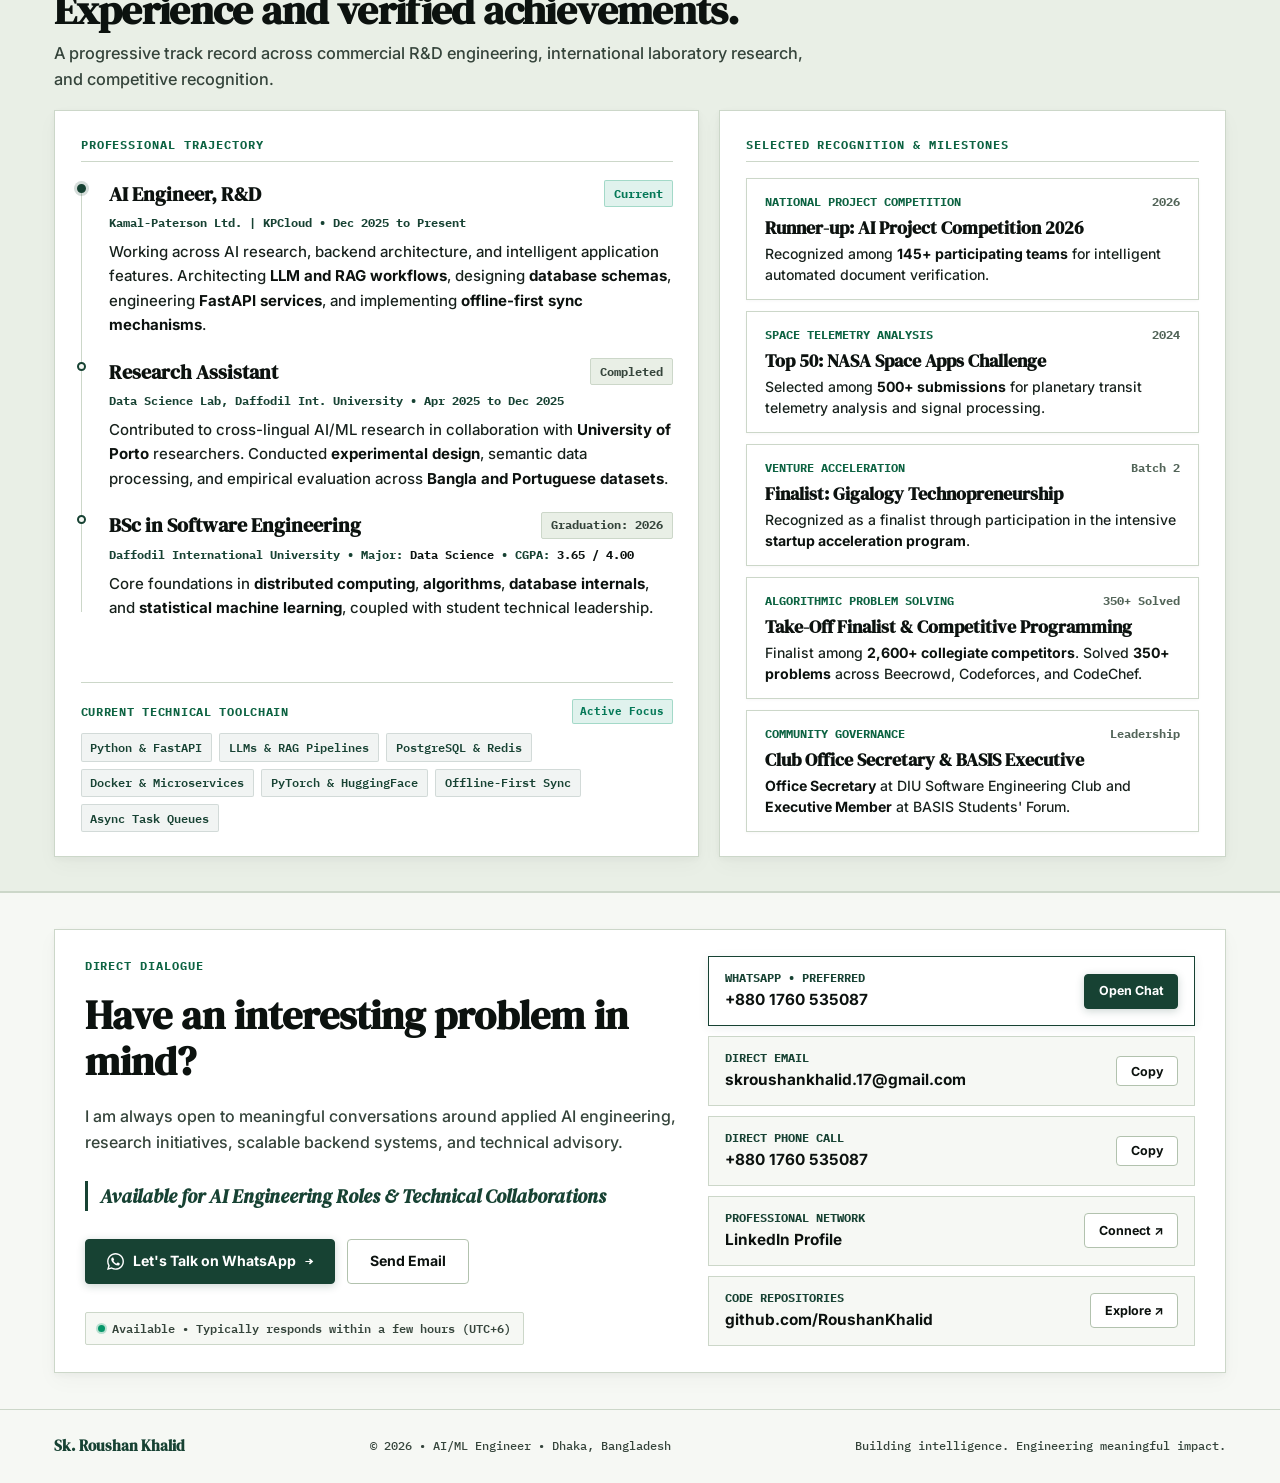
==== commit 8134d9d3: "refactor(editorial): eliminate all dashes, quotation tropes, and AI footprints in favor of authentic" ====
--- a/index.html
+++ b/index.html
@@ -6,12 +6,12 @@
   <title>Sk. Roushan Khalid | AI/ML Engineer &amp; AI-First Software Engineer</title>
   
   <!-- SEO & Open Graph Meta Tags -->
-  <meta name="description" content="Explore the professional identity, engineering capabilities, research mindset, and impact of Sk. Roushan Khalid — an AI/ML Engineer and AI-First Software Engineer based in Dhaka, Bangladesh." />
-  <meta name="keywords" content="Sk Roushan Khalid, Roushan Khalid, AI/ML Engineer, AI-First Software Engineer, Applied AI, Multi-Agent Systems, RAG, Backend Architecture, Machine Learning, Dhaka Bangladesh" />
+  <meta name="description" content="Explore the engineering capabilities, applied AI systems, and research contributions of Sk. Roushan Khalid, AI/ML Engineer and Software Engineer based in Dhaka, Bangladesh." />
+  <meta name="keywords" content="Sk Roushan Khalid, Roushan Khalid, AI/ML Engineer, Software Engineer, Applied AI, Multi-Agent Systems, RAG, Backend Architecture, Machine Learning, Dhaka Bangladesh" />
   <meta name="author" content="Sk. Roushan Khalid" />
   
-  <meta property="og:title" content="Sk. Roushan Khalid | AI/ML Engineer &amp; AI-First Software Engineer" />
-  <meta property="og:description" content="Building intelligence. Engineering meaningful impact. Operating at the intersection of applied AI, scalable backend infrastructure, and empirical research." />
+  <meta property="og:title" content="Sk. Roushan Khalid | AI/ML Engineer &amp; Software Engineer" />
+  <meta property="og:description" content="Applied AI systems, backend microservices, and machine learning research. Engineered for reliability, scale, and real-world utility." />
   <meta property="og:type" content="website" />
   <meta property="og:image" content="pro.jpg" />
 
@@ -98,7 +98,7 @@
             </h1>
 
             <p class="hero-intro-p">
-              I operate at the intersection of <strong>applied artificial intelligence</strong>, <strong>software engineering</strong>, and <strong>research</strong> — turning complex ideas into <strong>practical, reliable, and scalable systems</strong>.
+              I build <strong>production AI systems</strong>, <strong>backend microservices</strong>, and <strong>applied machine learning pipelines</strong>. My work bridges empirical research with reliable software engineering to deploy <strong>scalable, deterministic systems</strong>.
             </p>
 
             <div class="hero-actions">
@@ -167,8 +167,8 @@
       <div class="container-content">
         <div class="section-header">
           <span class="section-tag">Perspective</span>
-          <h2 class="section-headline">&ldquo;Engineering beyond the algorithm.&rdquo;</h2>
-          <p class="section-sub">Connecting research depth, software engineering rigor, and real-world utility.</p>
+          <h2 class="section-headline">Practical AI Systems Demand Real Software Engineering</h2>
+          <p class="section-sub">Moving machine learning research into dependable production software.</p>
         </div>
 
         <div class="about-editorial-grid">
@@ -177,13 +177,13 @@
           <div class="about-narrative-card">
             <div class="about-narrative-body">
               <p>
-                I am interested in building technology that moves beyond experimentation and creates <strong>practical value</strong>. For me, engineering is not simply about making something work — it is about understanding why it matters, <strong>how it should be architected</strong>, and how to make it <strong>reliable under real-world constraints</strong>.
+                I focus on engineering software that performs reliably under real-world constraints. Building effective systems requires architectural discipline: understanding data flows, failure modes, and how probabilistic models integrate deterministically into software workflows.
               </p>
               <p>
-                My work spans <strong>applied artificial intelligence</strong>, <strong>machine learning</strong>, <strong>scalable software systems</strong>, and <strong>empirical research</strong>. I enjoy exploring complex technical problems, understanding their underlying structure, and engineering systems that bridge intelligent capabilities with user workflows.
+                My experience covers <strong>applied artificial intelligence</strong>, <strong>backend microservices</strong>, and <strong>collaborative machine learning research</strong>. I build high-throughput APIs, RAG pipelines, and automated vision systems that deliver measurable value.
               </p>
               <p>
-                Rather than treating AI as an isolated black box, I view it as an integral layer of modern software systems: one that requires <strong>deterministic validation</strong>, <strong>resilient APIs</strong>, and careful consideration of <strong>user experience</strong>.
+                AI cannot exist as an isolated black box. It must be treated as a core component of production software, backed by <strong>rigorous evaluation benchmarks</strong>, <strong>defensive API design</strong>, and <strong>deterministic safeguards</strong>.
               </p>
             </div>
             
@@ -266,7 +266,7 @@
           <!-- Discipline 1 -->
           <div class="expertise-card">
             <div class="expertise-card-top">
-              <span class="expertise-num">01 // INTELLIGENCE</span>
+              <span class="expertise-num">01. Applied Intelligence</span>
               <h3 class="expertise-title">Applied Intelligence</h3>
               <p class="expertise-desc">
                 Engineering intelligent systems that understand, reason, retrieve context, and execute complex workflows reliably.
@@ -289,7 +289,7 @@
           <!-- Discipline 2 -->
           <div class="expertise-card">
             <div class="expertise-card-top">
-              <span class="expertise-num">02 // SYSTEMS</span>
+              <span class="expertise-num">02. Systems Engineering</span>
               <h3 class="expertise-title">Software &amp; Systems Engineering</h3>
               <p class="expertise-desc">
                 Building the high-concurrency foundations that transform algorithmic capabilities into stable, maintainable software.
@@ -312,7 +312,7 @@
           <!-- Discipline 3 -->
           <div class="expertise-card">
             <div class="expertise-card-top">
-              <span class="expertise-num">03 // SCIENCE</span>
+              <span class="expertise-num">03. Applied Research</span>
               <h3 class="expertise-title">Research &amp; Exploration</h3>
               <p class="expertise-desc">
                 Investigating emerging hypotheses through rigorous experimentation, statistical baselines, and evidence-driven evaluation.
@@ -335,7 +335,7 @@
           <!-- Discipline 4 -->
           <div class="expertise-card">
             <div class="expertise-card-top">
-              <span class="expertise-num">04 // INNOVATION</span>
+              <span class="expertise-num">04. Product Engineering</span>
               <h3 class="expertise-title">Product &amp; Innovation Thinking</h3>
               <p class="expertise-desc">
                 Connecting technical possibilities with user workflows, commercial constraints, and measurable problem resolution.
@@ -376,7 +376,7 @@
           <!-- Theme 1 -->
           <div class="impact-card-block">
             <div>
-              <span class="impact-tag">01 / PRODUCTION AI</span>
+              <span class="impact-tag">01. Production AI</span>
               <h3 class="impact-row-title">Bridging Research &amp; Production</h3>
               <p>
                 Turning research concepts and emerging AI techniques into practical engineering solutions. I structure intelligent workflows, define <strong>rigorous evaluation benchmarks</strong>, and implement anti-hallucination guardrails to transition probabilistic models into <strong>reliable, deterministic software</strong>.
@@ -392,7 +392,7 @@
           <!-- Theme 2 -->
           <div class="impact-card-block">
             <div>
-              <span class="impact-tag">02 / ARCHITECTURE</span>
+              <span class="impact-tag">02. Architecture &amp; Microservices</span>
               <h3 class="impact-row-title">Engineering Beyond Models</h3>
               <p>
                 Models cannot deliver value in isolation. I design <strong>high-concurrency microservices</strong>, <strong>asynchronous task queues</strong>, caching mechanisms, and <strong>relational database schemas</strong> that enable intelligent features to scale reliably without bottlenecks.
@@ -408,7 +408,7 @@
           <!-- Theme 3 -->
           <div class="impact-card-block">
             <div>
-              <span class="impact-tag">03 / MULTILINGUAL</span>
+              <span class="impact-tag">03. Multilingual Intelligence</span>
               <h3 class="impact-row-title">Multilingual Intelligence</h3>
               <p>
                 Contributing to collaborative AI/ML research involving <strong>multilingual and cross-lingual systems</strong> in <strong>Bangla and Portuguese</strong> language contexts. Collaborating with researchers from the <strong>University of Porto</strong> to explore cross-lingual transfer, semantic alignment, and comparative model evaluation.
@@ -424,7 +424,7 @@
           <!-- Theme 4 -->
           <div class="impact-card-block">
             <div>
-              <span class="impact-tag">04 / FIELD SYSTEMS</span>
+              <span class="impact-tag">04. Field Systems</span>
               <h3 class="impact-row-title">Connecting Technology to Real Needs</h3>
               <p>
                 Approaching engineering challenges with an understanding of users, environments, and physical constraints. From <strong>offline-first local synchronization layers</strong> for rural field operations to <strong>automated document verification systems</strong>, I build software that withstands messy real-world conditions.
@@ -440,7 +440,7 @@
           <!-- Theme 5 -->
           <div class="impact-card-block">
             <div>
-              <span class="impact-tag">05 / LEADERSHIP</span>
+              <span class="impact-tag">05. Leadership &amp; Mentorship</span>
               <h3 class="impact-row-title">Collaborative Leadership &amp; Innovation</h3>
               <p>
                 Operating across research, engineering, and entrepreneurial settings. Participating in <strong>venture acceleration programs</strong>, leading collegiate technical organizations, and <strong>mentoring peers</strong> to create environments where technical rigor translates to shared community value.
@@ -484,7 +484,7 @@
                     <h3 class="journey-role">AI Engineer, R&amp;D</h3>
                     <span class="journey-badge">Current</span>
                   </div>
-                  <div class="journey-org">Kamal-Paterson Ltd. | KPCloud &bull; Dec 2025 – Present</div>
+                  <div class="journey-org">Kamal-Paterson Ltd. | KPCloud &bull; Dec 2025 to Present</div>
                   <p class="journey-desc">
                     Working across AI research, backend architecture, and intelligent application features. Architecting <strong>LLM and RAG workflows</strong>, designing <strong>database schemas</strong>, engineering <strong>FastAPI services</strong>, and implementing <strong>offline-first sync mechanisms</strong>.
                   </p>
@@ -496,7 +496,7 @@
                     <h3 class="journey-role">Research Assistant</h3>
                     <span class="journey-badge">Completed</span>
                   </div>
-                  <div class="journey-org">Data Science Lab, Daffodil Int. University &bull; Apr 2025 – Dec 2025</div>
+                  <div class="journey-org">Data Science Lab, Daffodil Int. University &bull; Apr 2025 to Dec 2025</div>
                   <p class="journey-desc">
                     Contributed to cross-lingual AI/ML research in collaboration with <strong>University of Porto</strong> researchers. Conducted <strong>experimental design</strong>, semantic data processing, and empirical evaluation across <strong>Bangla and Portuguese datasets</strong>.
                   </p>
@@ -547,7 +547,7 @@
                     <span class="milestone-cat">National Project Competition</span>
                     <span class="milestone-year">2026</span>
                   </div>
-                  <div class="milestone-name">Runner-up — AI Project Competition 2026</div>
+                  <div class="milestone-name">Runner-up: AI Project Competition 2026</div>
                   <p class="milestone-info">Recognized among <strong>145+ participating teams</strong> for intelligent automated document verification.</p>
                 </div>
 
@@ -556,7 +556,7 @@
                     <span class="milestone-cat">Space Telemetry Analysis</span>
                     <span class="milestone-year">2024</span>
                   </div>
-                  <div class="milestone-name">Top 50 — NASA Space Apps Challenge</div>
+                  <div class="milestone-name">Top 50: NASA Space Apps Challenge</div>
                   <p class="milestone-info">Selected among <strong>500+ submissions</strong> for planetary transit telemetry analysis and signal processing.</p>
                 </div>
 
@@ -565,7 +565,7 @@
                     <span class="milestone-cat">Venture Acceleration</span>
                     <span class="milestone-year">Batch 2</span>
                   </div>
-                  <div class="milestone-name">Finalist — Gigalogy Technopreneurship</div>
+                  <div class="milestone-name">Finalist: Gigalogy Technopreneurship</div>
                   <p class="milestone-info">Recognized as a finalist through participation in the intensive <strong>startup acceleration program</strong>.</p>
                 </div>
 
@@ -612,7 +612,7 @@
             </p>
 
             <div class="contact-quote-badge">
-              &ldquo;Let&rsquo;s build something meaningful.&rdquo;
+              Available for AI Engineering Roles &amp; Technical Collaborations
             </div>
 
             <!-- WhatsApp Primary CTA -->
--- a/style.css
+++ b/style.css
@@ -1,5 +1,5 @@
 /* ============================================================
-   SK. ROUSHAN KHALID — MODERN EDITORIAL & SWISS MINIMALISM
+   SK. ROUSHAN KHALID : MODERN EDITORIAL & SWISS MINIMALISM
    Visual Direction: Modern Editorial × Swiss Minimalism
    Palette: Warm White (#F7F8F5), Forest Green (#243C35),
             Sage Green (#B7C9B5), Charcoal (#1A1E1B), Soft Grey (#ECEFE9)
@@ -75,7 +75,7 @@
   --ease:              cubic-bezier(0.16, 1, 0.3, 1);
   --transition:        0.2s cubic-bezier(0.16, 1, 0.3, 1);
 
-  /* Layout Constants — Adaptive & Content-Rich */
+  /* Layout Constants: Adaptive & Content-Rich */
   --container-max:     1220px;
   --nav-height:        64px;
 }
@@ -414,12 +414,6 @@
   margin-bottom: 0.45rem;
 }
 
-.section-tag::before {
-  content: '— ';
-  color: var(--forest-vivid);
-  font-weight: 800;
-}
-
 .section-headline {
   font-family: var(--font-serif);
   font-size: clamp(1.9rem, 3.2vw, 2.7rem);
@@ -597,7 +591,7 @@
   color: var(--text-tertiary);
 }
 
-/* Hero Portrait Stage — Solid, Integrated Presence */
+/* Hero Portrait Stage: Solid, Integrated Presence */
 .hero-stage {
   display: flex;
   flex-direction: column;
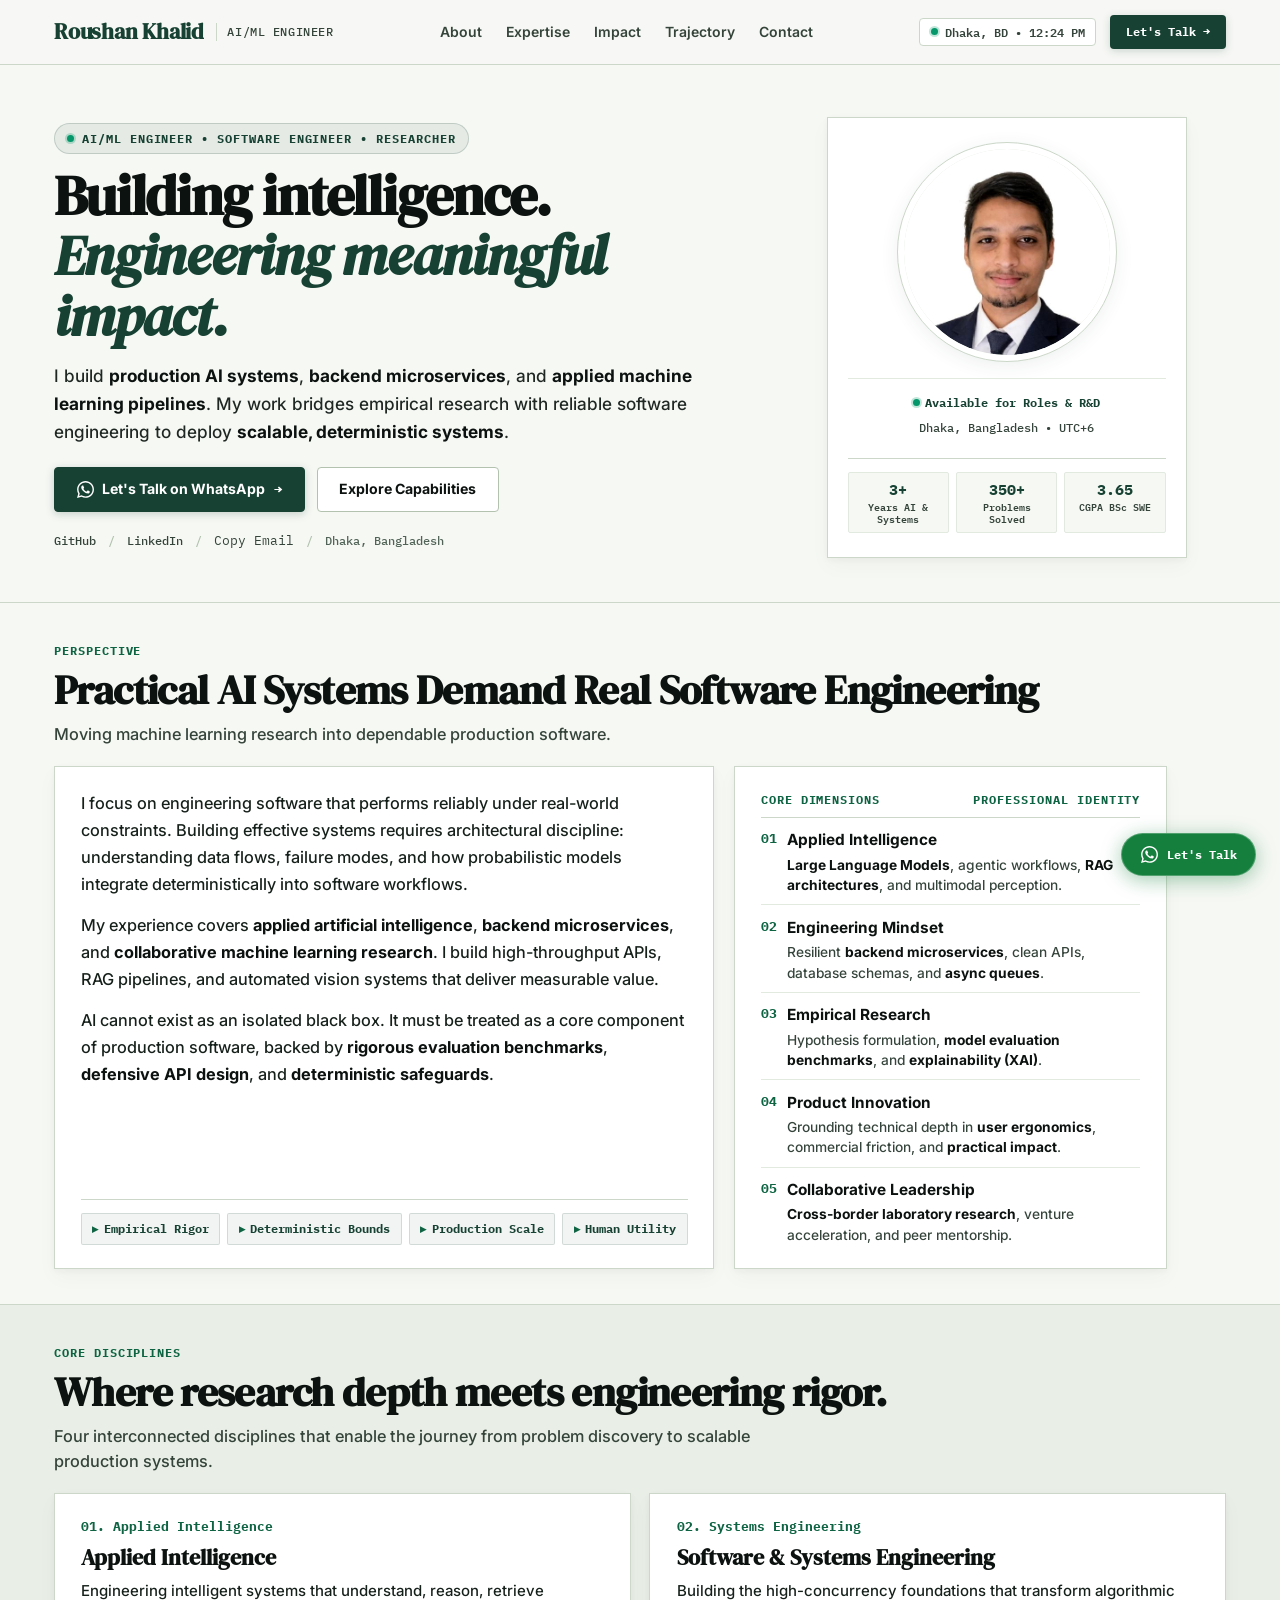
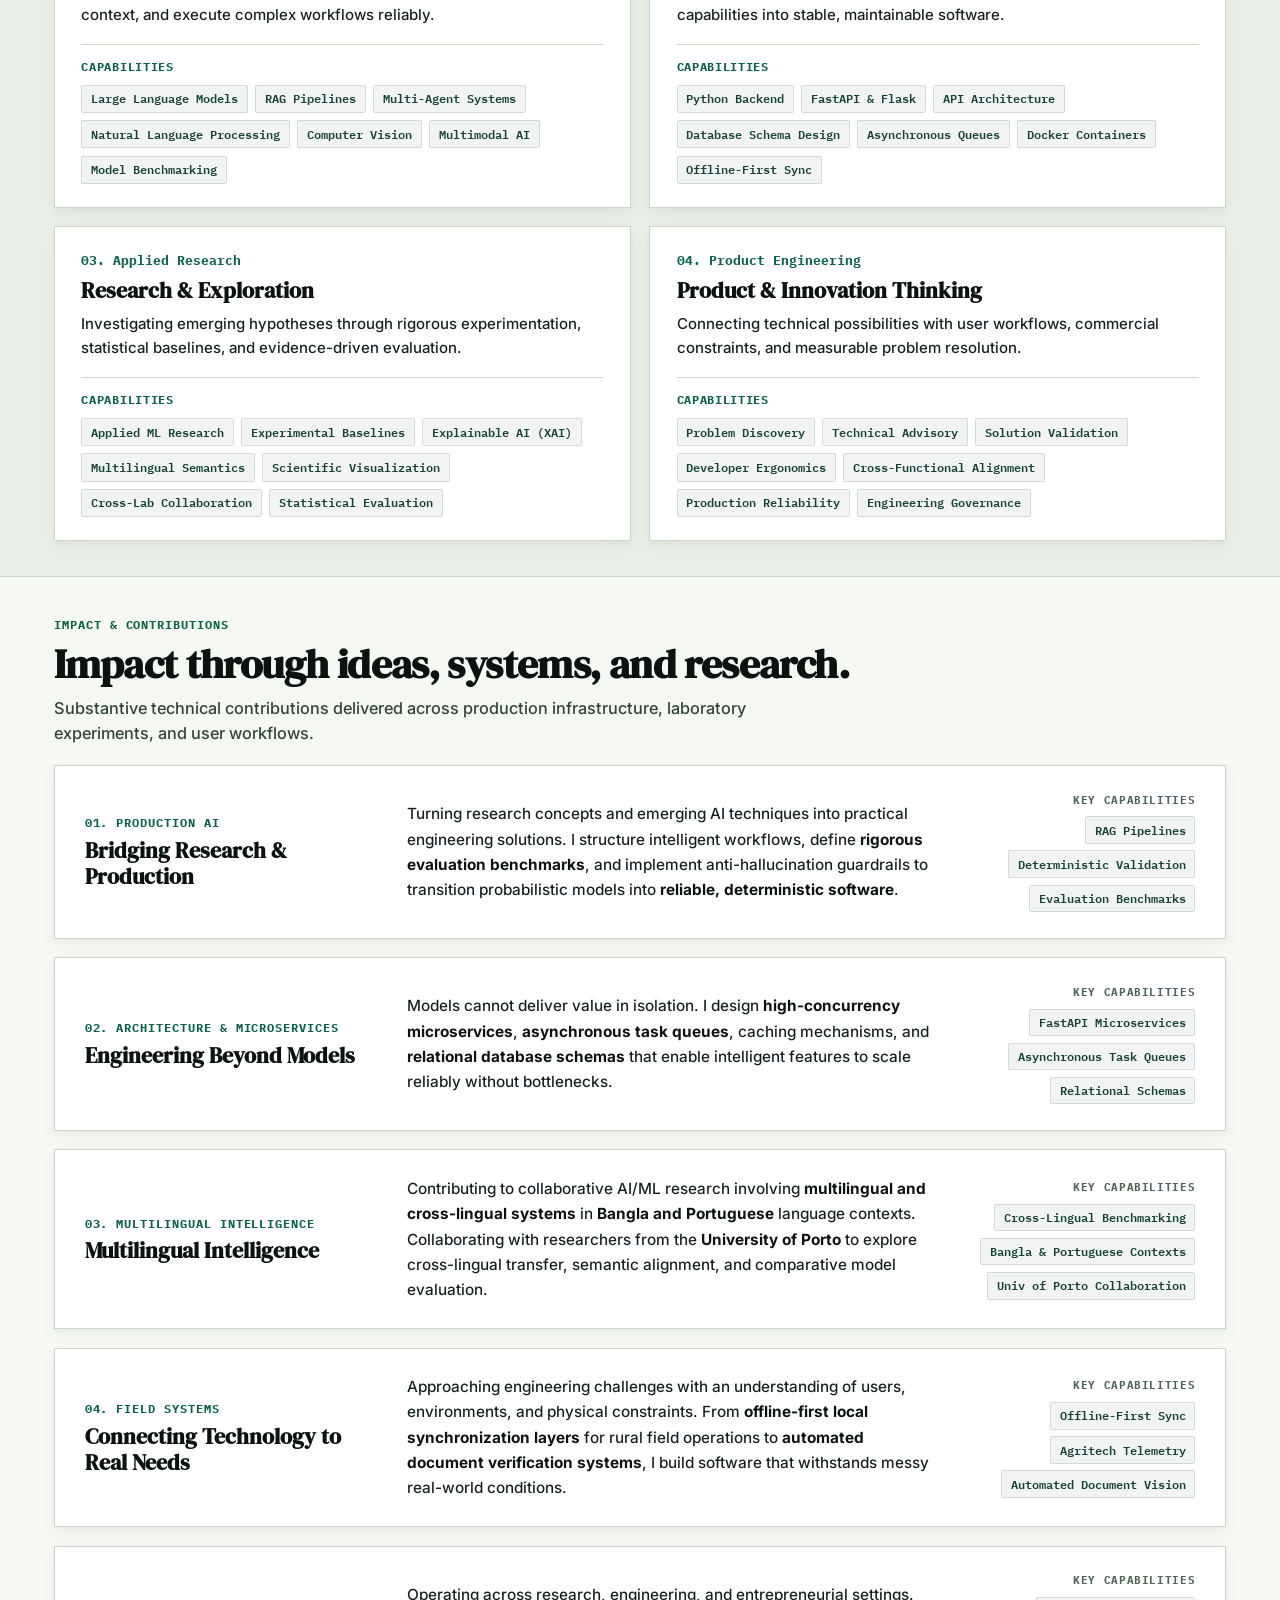
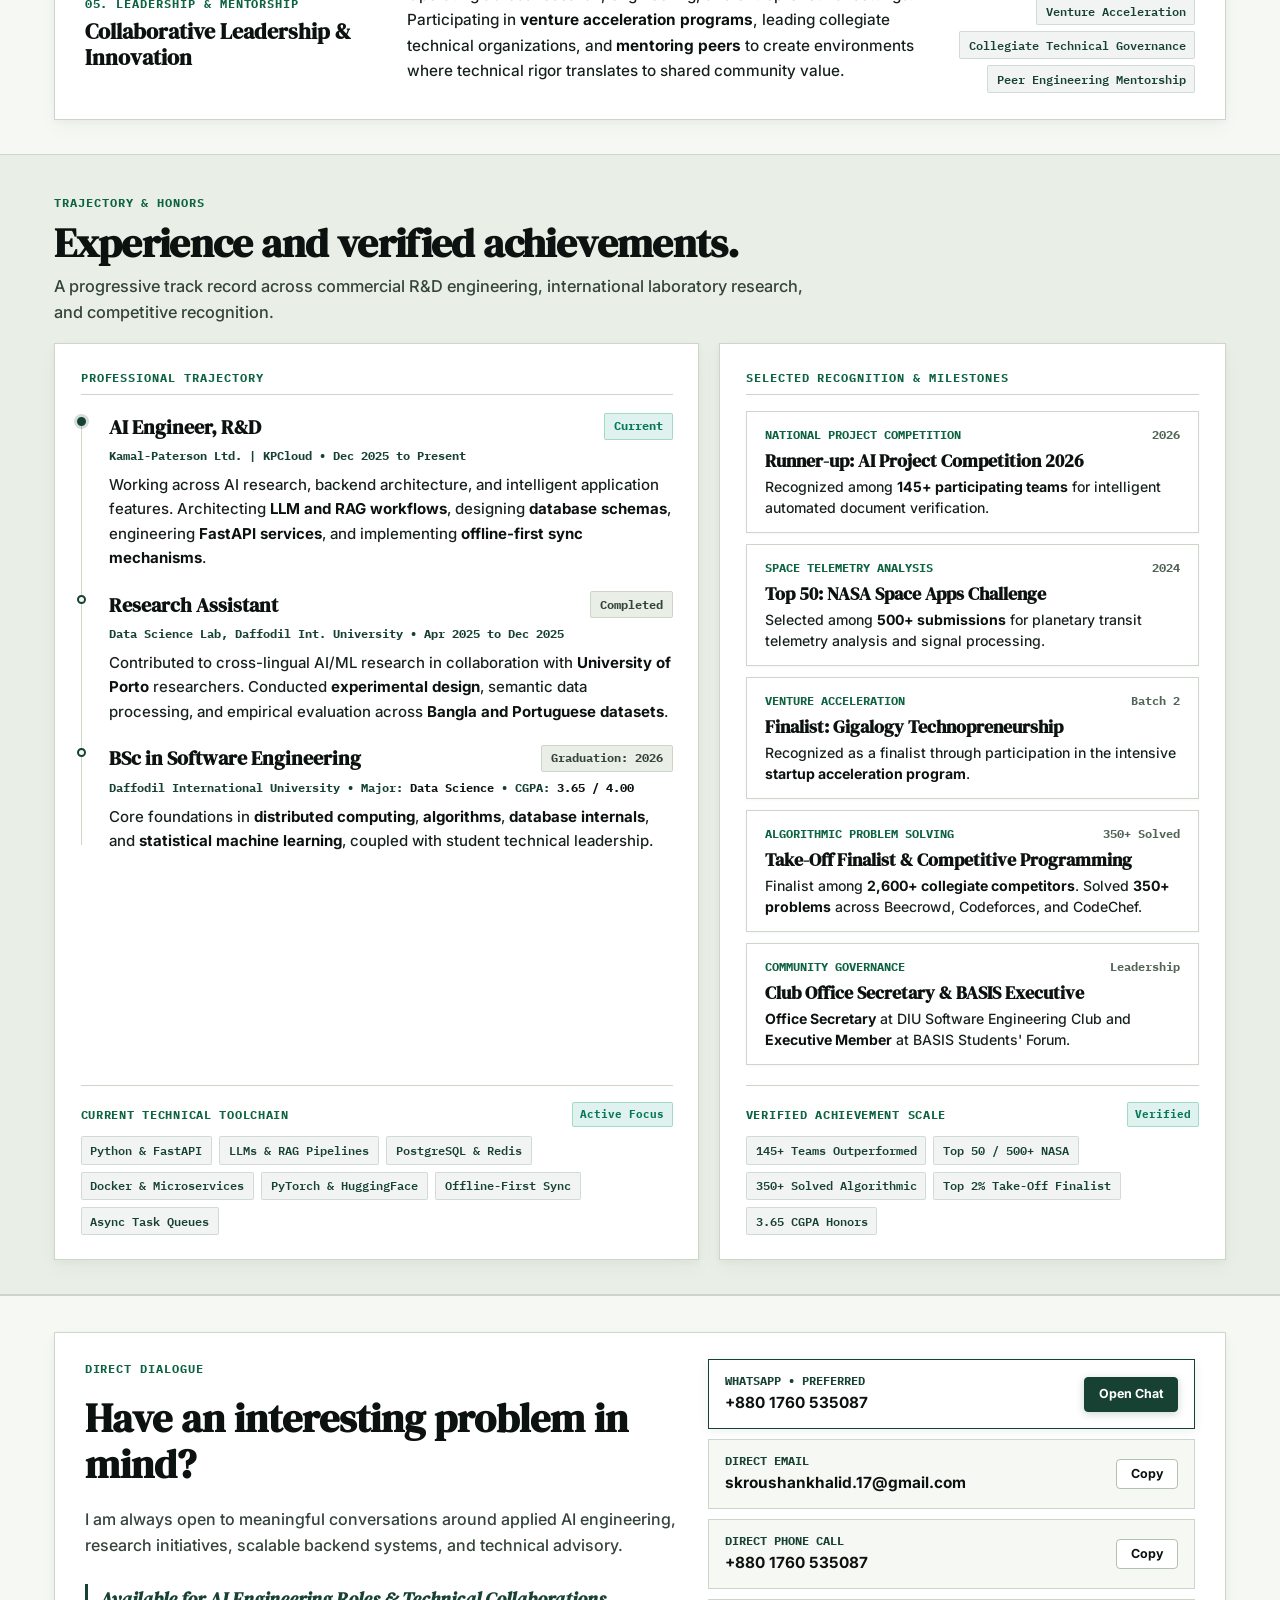
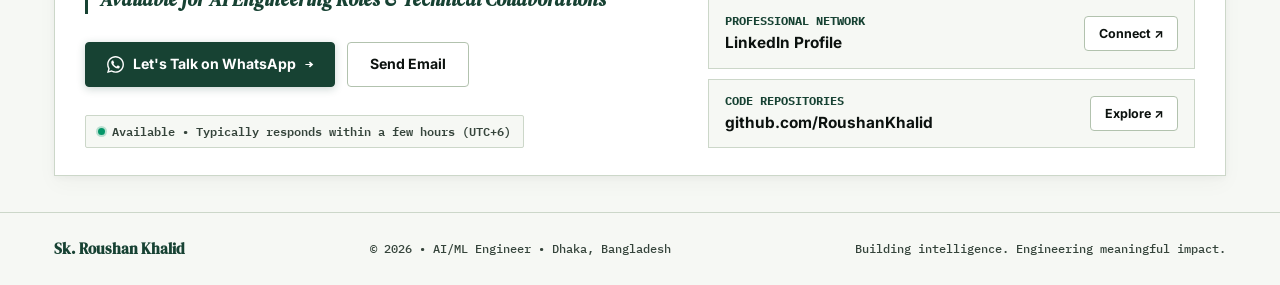
==== commit b50df3bd: "refactor(layout): unify divs into sequential 100% full-width rows in Impact and balance Trajectory c" ====
--- a/index.html
+++ b/index.html
@@ -375,81 +375,106 @@
           
           <!-- Theme 1 -->
           <div class="impact-card-block">
-            <div>
+            <div class="impact-col-meta">
               <span class="impact-tag">01. Production AI</span>
               <h3 class="impact-row-title">Bridging Research &amp; Production</h3>
+            </div>
+            <div class="impact-col-body">
               <p>
                 Turning research concepts and emerging AI techniques into practical engineering solutions. I structure intelligent workflows, define <strong>rigorous evaluation benchmarks</strong>, and implement anti-hallucination guardrails to transition probabilistic models into <strong>reliable, deterministic software</strong>.
               </p>
             </div>
-            <div class="impact-row-pills">
-              <span>RAG Pipelines</span>
-              <span>Deterministic Validation</span>
-              <span>Evaluation Benchmarks</span>
+            <div class="impact-col-pills">
+              <span class="impact-pills-label">Key Capabilities</span>
+              <div class="impact-row-pills">
+                <span>RAG Pipelines</span>
+                <span>Deterministic Validation</span>
+                <span>Evaluation Benchmarks</span>
+              </div>
             </div>
           </div>
 
           <!-- Theme 2 -->
           <div class="impact-card-block">
-            <div>
+            <div class="impact-col-meta">
               <span class="impact-tag">02. Architecture &amp; Microservices</span>
               <h3 class="impact-row-title">Engineering Beyond Models</h3>
+            </div>
+            <div class="impact-col-body">
               <p>
                 Models cannot deliver value in isolation. I design <strong>high-concurrency microservices</strong>, <strong>asynchronous task queues</strong>, caching mechanisms, and <strong>relational database schemas</strong> that enable intelligent features to scale reliably without bottlenecks.
               </p>
             </div>
-            <div class="impact-row-pills">
-              <span>FastAPI Microservices</span>
-              <span>Asynchronous Task Queues</span>
-              <span>Relational Schemas</span>
+            <div class="impact-col-pills">
+              <span class="impact-pills-label">Key Capabilities</span>
+              <div class="impact-row-pills">
+                <span>FastAPI Microservices</span>
+                <span>Asynchronous Task Queues</span>
+                <span>Relational Schemas</span>
+              </div>
             </div>
           </div>
 
           <!-- Theme 3 -->
           <div class="impact-card-block">
-            <div>
+            <div class="impact-col-meta">
               <span class="impact-tag">03. Multilingual Intelligence</span>
               <h3 class="impact-row-title">Multilingual Intelligence</h3>
+            </div>
+            <div class="impact-col-body">
               <p>
                 Contributing to collaborative AI/ML research involving <strong>multilingual and cross-lingual systems</strong> in <strong>Bangla and Portuguese</strong> language contexts. Collaborating with researchers from the <strong>University of Porto</strong> to explore cross-lingual transfer, semantic alignment, and comparative model evaluation.
               </p>
             </div>
-            <div class="impact-row-pills">
-              <span>Cross-Lingual Benchmarking</span>
-              <span>Bangla &amp; Portuguese Contexts</span>
-              <span>Univ of Porto Collaboration</span>
+            <div class="impact-col-pills">
+              <span class="impact-pills-label">Key Capabilities</span>
+              <div class="impact-row-pills">
+                <span>Cross-Lingual Benchmarking</span>
+                <span>Bangla &amp; Portuguese Contexts</span>
+                <span>Univ of Porto Collaboration</span>
+              </div>
             </div>
           </div>
 
           <!-- Theme 4 -->
           <div class="impact-card-block">
-            <div>
+            <div class="impact-col-meta">
               <span class="impact-tag">04. Field Systems</span>
               <h3 class="impact-row-title">Connecting Technology to Real Needs</h3>
+            </div>
+            <div class="impact-col-body">
               <p>
                 Approaching engineering challenges with an understanding of users, environments, and physical constraints. From <strong>offline-first local synchronization layers</strong> for rural field operations to <strong>automated document verification systems</strong>, I build software that withstands messy real-world conditions.
               </p>
             </div>
-            <div class="impact-row-pills">
-              <span>Offline-First Sync</span>
-              <span>Agritech Telemetry</span>
-              <span>Automated Document Vision</span>
+            <div class="impact-col-pills">
+              <span class="impact-pills-label">Key Capabilities</span>
+              <div class="impact-row-pills">
+                <span>Offline-First Sync</span>
+                <span>Agritech Telemetry</span>
+                <span>Automated Document Vision</span>
+              </div>
             </div>
           </div>
 
           <!-- Theme 5 -->
           <div class="impact-card-block">
-            <div>
+            <div class="impact-col-meta">
               <span class="impact-tag">05. Leadership &amp; Mentorship</span>
               <h3 class="impact-row-title">Collaborative Leadership &amp; Innovation</h3>
+            </div>
+            <div class="impact-col-body">
               <p>
                 Operating across research, engineering, and entrepreneurial settings. Participating in <strong>venture acceleration programs</strong>, leading collegiate technical organizations, and <strong>mentoring peers</strong> to create environments where technical rigor translates to shared community value.
               </p>
             </div>
-            <div class="impact-row-pills">
-              <span>Venture Acceleration</span>
-              <span>Collegiate Technical Governance</span>
-              <span>Peer Engineering Mentorship</span>
+            <div class="impact-col-pills">
+              <span class="impact-pills-label">Key Capabilities</span>
+              <div class="impact-row-pills">
+                <span>Venture Acceleration</span>
+                <span>Collegiate Technical Governance</span>
+                <span>Peer Engineering Mentorship</span>
+              </div>
             </div>
           </div>
 
@@ -589,6 +614,21 @@
 
               </div>
             </div>
+
+            <!-- Verified Achievement Metrics to Match Left Column Height & Fill Space -->
+            <div class="trajectory-stack-footer">
+              <div class="trajectory-stack-header">
+                <span class="trajectory-stack-title">Verified Achievement Scale</span>
+                <span class="trajectory-stack-badge">Verified</span>
+              </div>
+              <div class="trajectory-chips">
+                <span>145+ Teams Outperformed</span>
+                <span>Top 50 / 500+ NASA</span>
+                <span>350+ Solved Algorithmic</span>
+                <span>Top 2% Take-Off Finalist</span>
+                <span>3.65 CGPA Honors</span>
+              </div>
+            </div>
           </div>
 
         </div>
--- a/style.css
+++ b/style.css
@@ -938,11 +938,11 @@
 
 /* ===========================
    04. IMPACT & CONTRIBUTIONS
-   2 + 3 Bento Grid: Zero Unused Space
+   Perfect Order: 5 Full-Width Sequential Editorial Rows
 =========================== */
 .impact-editorial-grid {
-  display: grid;
-  grid-template-columns: repeat(6, 1fr);
+  display: flex;
+  flex-direction: column;
   gap: 1.15rem;
   width: 100%;
 }
@@ -950,13 +950,14 @@
 .impact-card-block {
   background: var(--surface);
   border: 1px solid var(--border);
-  padding: 1.45rem 1.55rem;
-  display: flex;
-  flex-direction: column;
-  justify-content: space-between;
+  padding: 1.6rem 1.85rem;
+  display: grid;
+  grid-template-columns: 290px 1fr 220px;
+  align-items: center;
+  gap: 2rem;
   box-shadow: var(--shadow-card);
   transition: border-color var(--transition), box-shadow var(--transition);
-  height: 100%;
+  width: 100%;
 }
 
 .impact-card-block:hover {
@@ -964,57 +965,58 @@
   box-shadow: var(--shadow-hover);
 }
 
-/* Row 1: The two flagship architecture/production pillars (50% each = 3 / 6 cols) */
-.impact-card-block:nth-child(1),
-.impact-card-block:nth-child(2) {
-  grid-column: span 3;
-}
-
-/* Row 2: The three applied domain pillars (33.333% each = 2 / 6 cols) */
-.impact-card-block:nth-child(3),
-.impact-card-block:nth-child(4),
-.impact-card-block:nth-child(5) {
-  grid-column: span 2;
+.impact-col-meta {
+  display: flex;
+  flex-direction: column;
+  gap: 0.35rem;
 }
 
 .impact-tag {
   font-family: var(--font-mono);
-  font-size: 0.72rem;
+  font-size: 0.74rem;
   font-weight: 800;
   color: var(--forest-vivid);
-  margin-bottom: 0.35rem;
-  display: block;
-  letter-spacing: 0.06em;
+  letter-spacing: 0.08em;
+  text-transform: uppercase;
 }
 
 .impact-row-title {
   font-family: var(--font-serif);
-  font-size: 1.32rem;
+  font-size: 1.35rem;
   font-weight: 700;
   color: var(--charcoal-deep);
-  line-height: 1.25;
-  margin-bottom: 0.65rem;
-}
-
-.impact-card-block:nth-child(1) .impact-row-title,
-.impact-card-block:nth-child(2) .impact-row-title {
-  font-size: 1.42rem;
-}
-
-.impact-card-block p {
-  font-size: 0.94rem;
-  line-height: 1.64;
+  line-height: 1.22;
+}
+
+.impact-col-body p {
+  font-size: 0.96rem;
+  line-height: 1.65;
   color: #16201B;
   font-weight: 480;
-  margin-bottom: 0.95rem;
+  margin: 0;
+}
+
+.impact-col-pills {
+  display: flex;
+  flex-direction: column;
+  gap: 0.45rem;
+  align-items: flex-end;
+}
+
+.impact-pills-label {
+  font-family: var(--font-mono);
+  font-size: 0.68rem;
+  font-weight: 700;
+  color: var(--text-tertiary);
+  text-transform: uppercase;
+  letter-spacing: 0.06em;
 }
 
 .impact-row-pills {
   display: flex;
   flex-wrap: wrap;
-  gap: 0.45rem;
-  padding-top: 0.85rem;
-  border-top: 1px solid var(--border);
+  justify-content: flex-end;
+  gap: 0.4rem;
 }
 
 .impact-row-pills span {
@@ -1028,6 +1030,7 @@
   border: 1px solid rgba(23, 66, 51, 0.14);
   padding: 0.22rem 0.55rem;
   border-radius: var(--radius-xs);
+  white-space: nowrap;
 }
 
 /* ===========================
@@ -1634,21 +1637,20 @@
     padding: 1.5rem;
   }
 
-  /* Impact 5-item grid on tablet: 2 columns, with Card 5 spanning both columns */
-  .impact-editorial-grid {
-    grid-template-columns: repeat(2, 1fr);
-    gap: 1rem;
-  }
-
-  .impact-card-block:nth-child(1),
-  .impact-card-block:nth-child(2),
-  .impact-card-block:nth-child(3),
-  .impact-card-block:nth-child(4) {
-    grid-column: span 1;
-  }
-
-  .impact-card-block:nth-child(5) {
-    grid-column: 1 / -1;
+  /* Impact sequential rows on tablet */
+  .impact-card-block {
+    grid-template-columns: 240px 1fr;
+    gap: 1.35rem;
+    padding: 1.35rem 1.45rem;
+  }
+
+  .impact-col-pills {
+    grid-column: 2;
+    align-items: flex-start;
+  }
+
+  .impact-row-pills {
+    justify-content: flex-start;
   }
 
   /* Unpin sticky cards and expand scroll stack on tablet/mobile */
@@ -1694,18 +1696,19 @@
     padding: 2rem 0;
   }
 
-  .impact-editorial-grid {
+  .impact-card-block {
     grid-template-columns: 1fr;
     gap: 0.85rem;
-  }
-
-  .impact-card-block,
-  .impact-card-block:nth-child(1),
-  .impact-card-block:nth-child(2),
-  .impact-card-block:nth-child(3),
-  .impact-card-block:nth-child(4),
-  .impact-card-block:nth-child(5) {
-    grid-column: auto !important;
+    padding: 1.25rem 1.15rem;
+  }
+
+  .impact-col-pills {
+    grid-column: 1;
+    align-items: flex-start;
+  }
+
+  .impact-row-pills {
+    justify-content: flex-start;
   }
 
   .hero-profile-card {
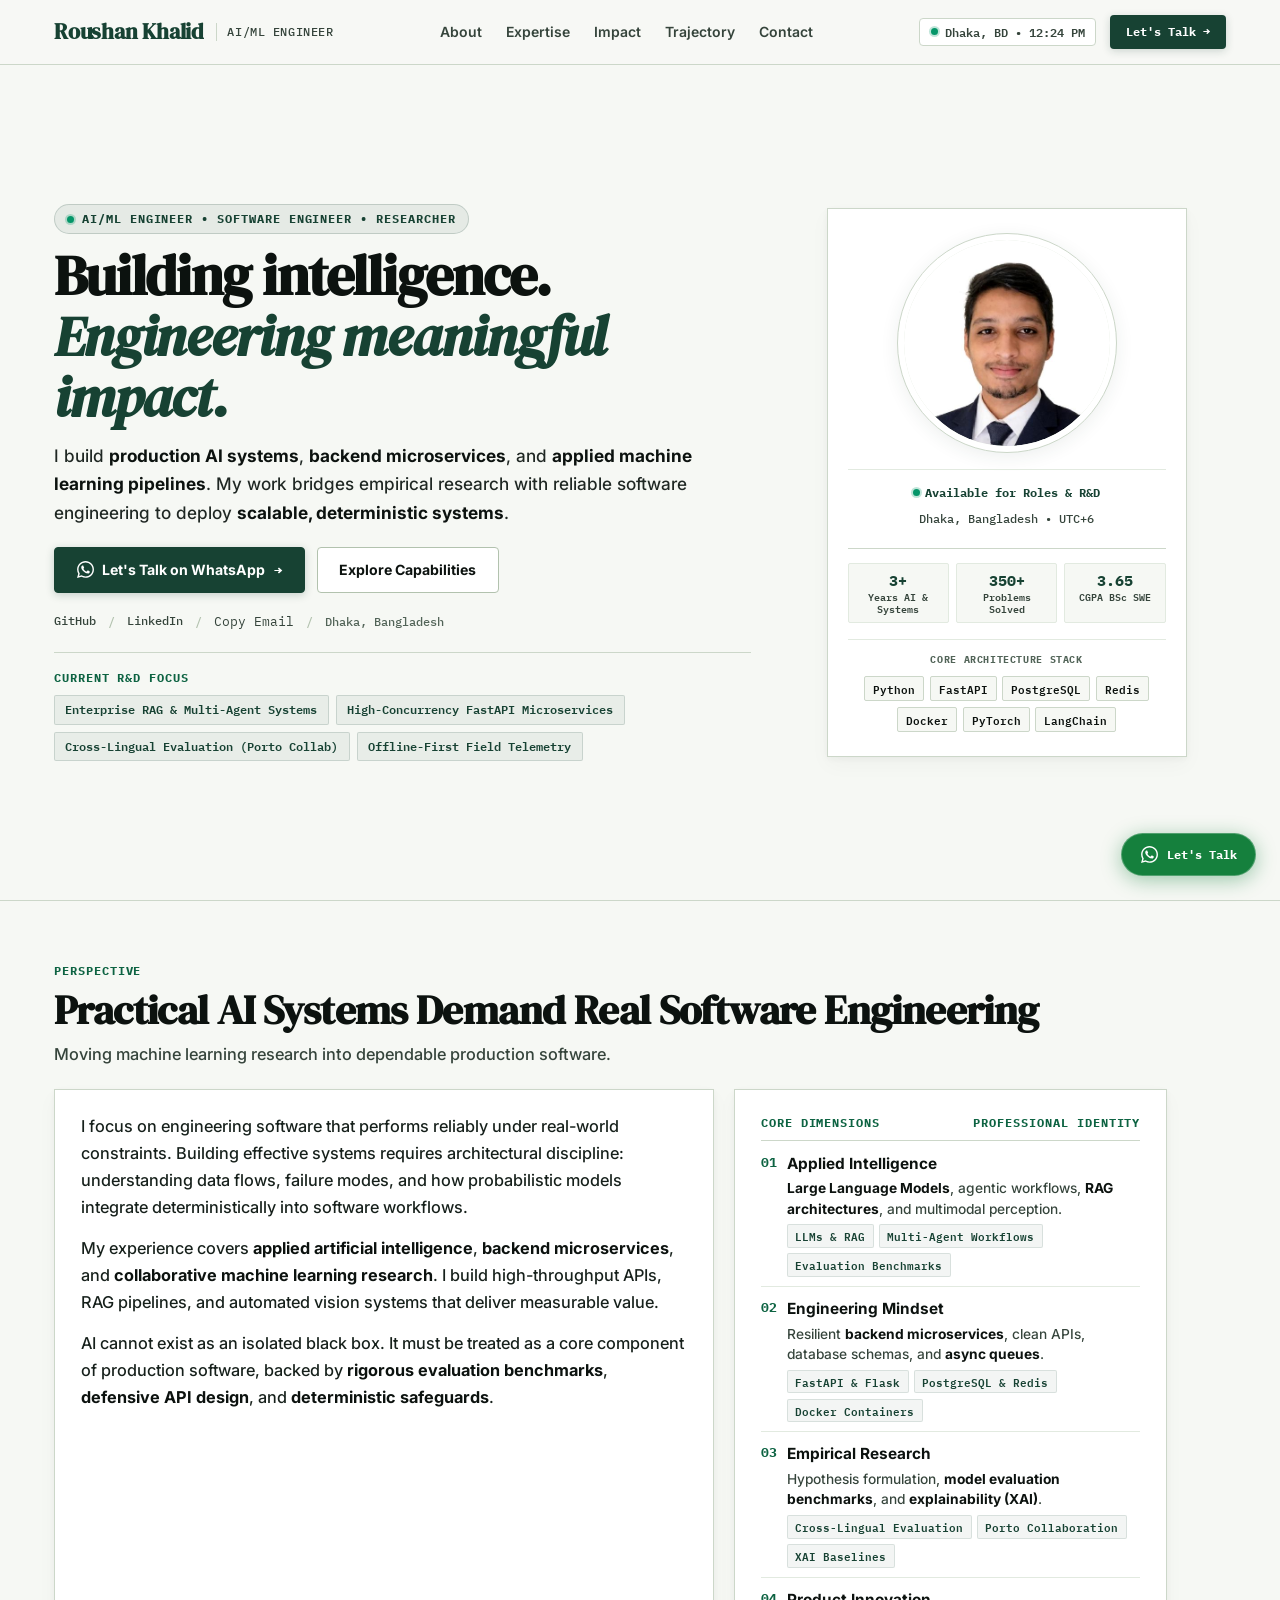
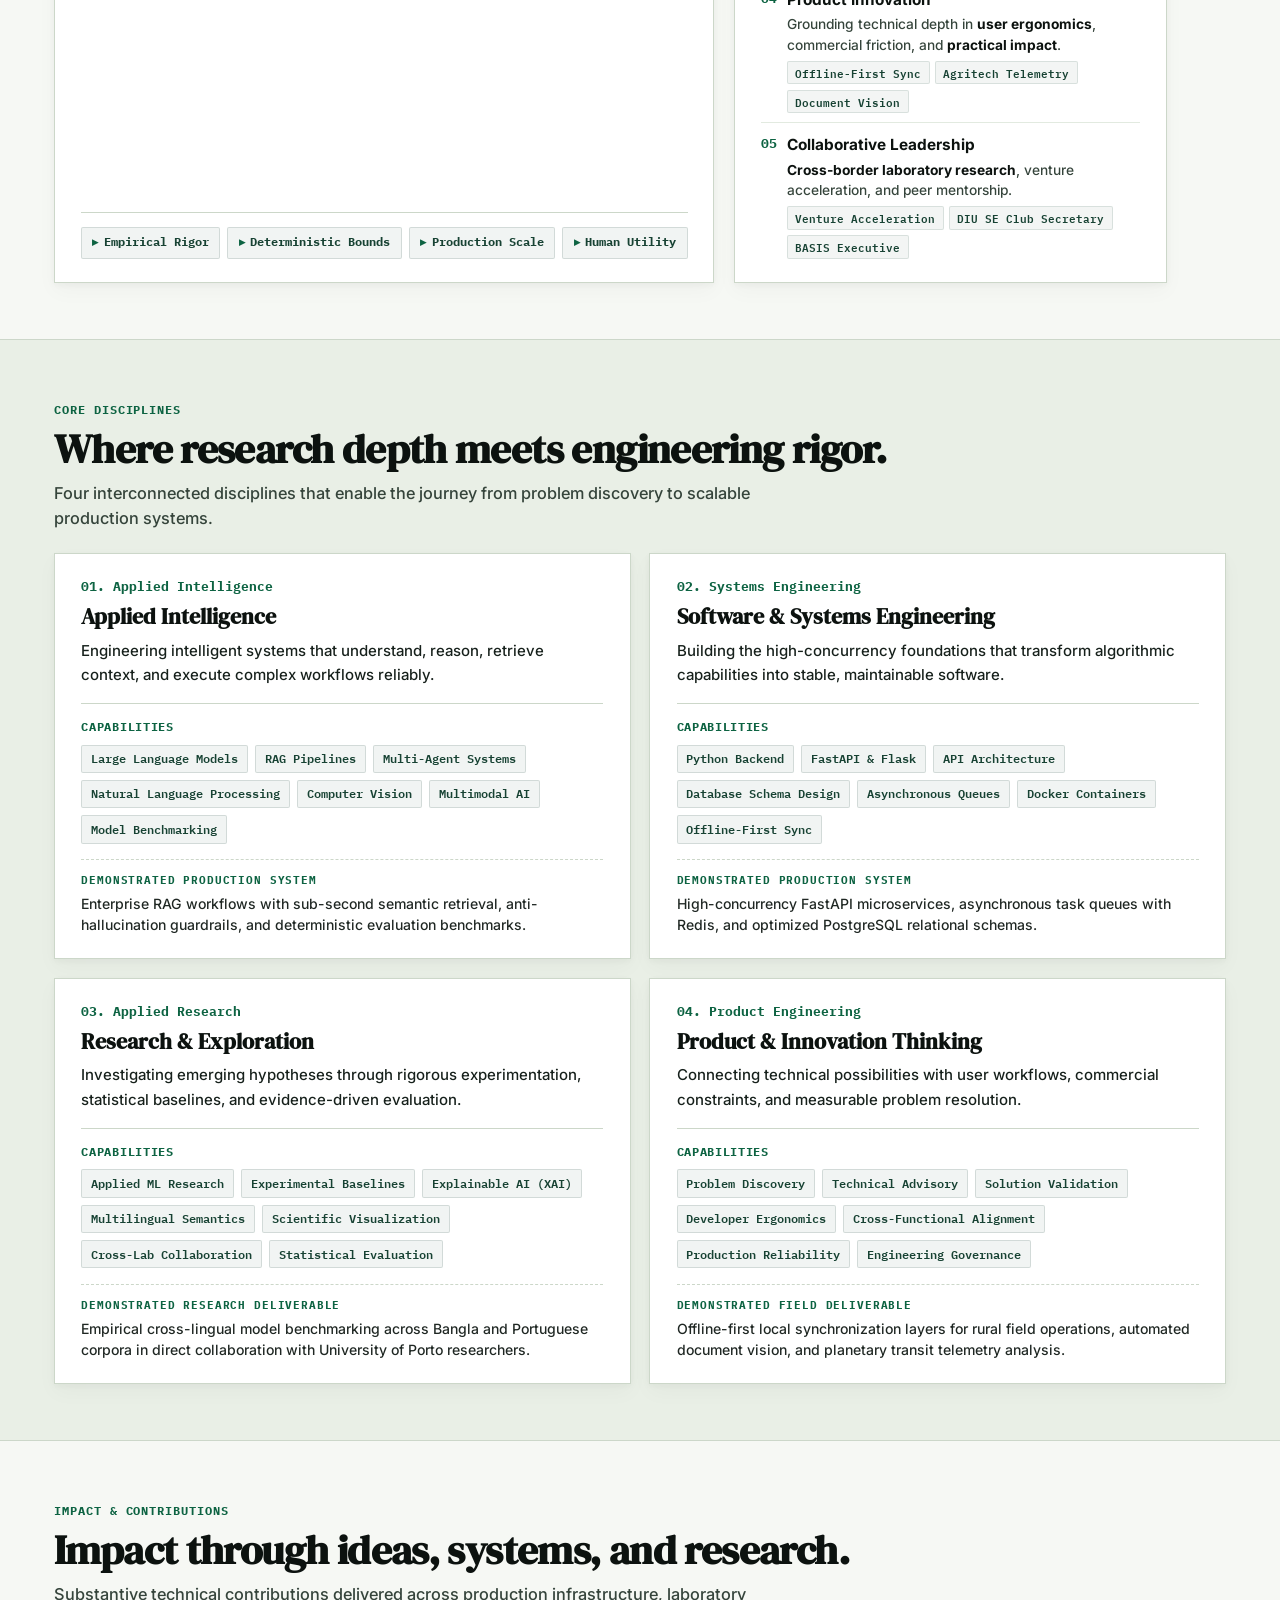
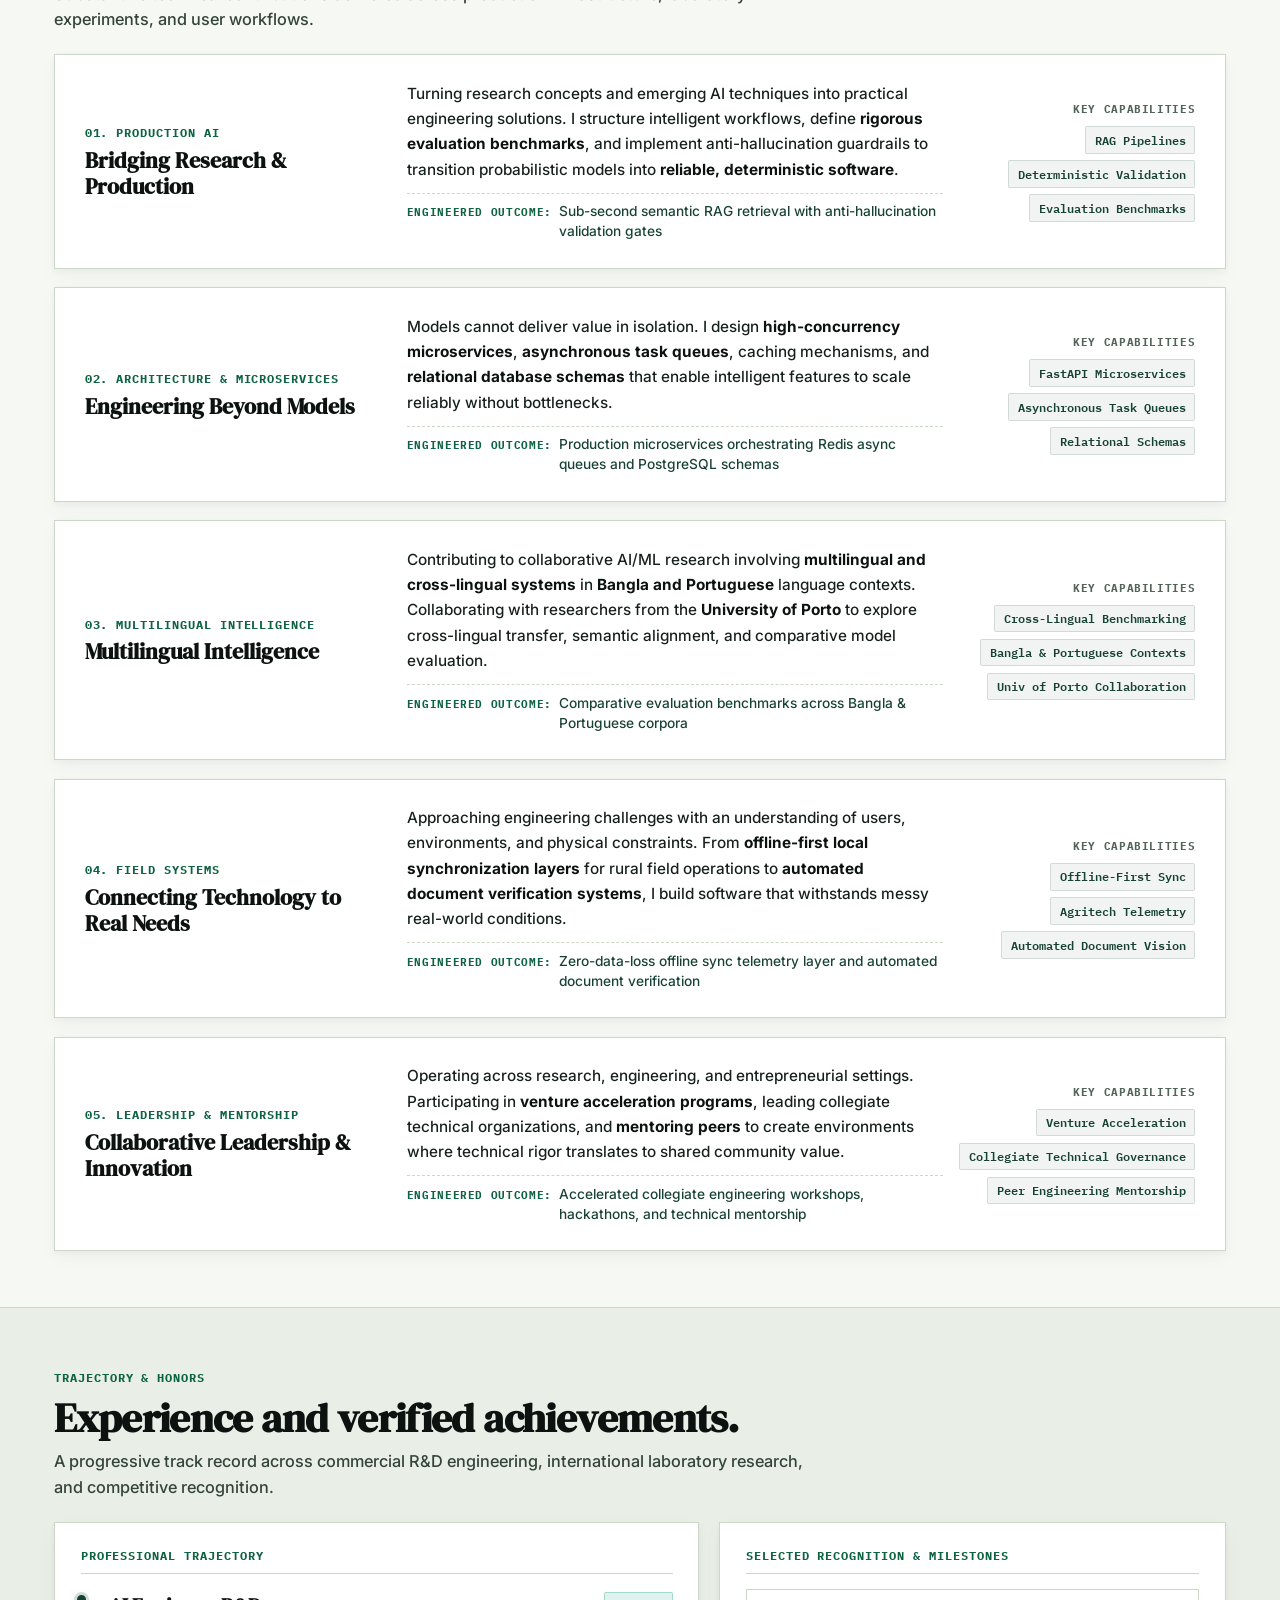
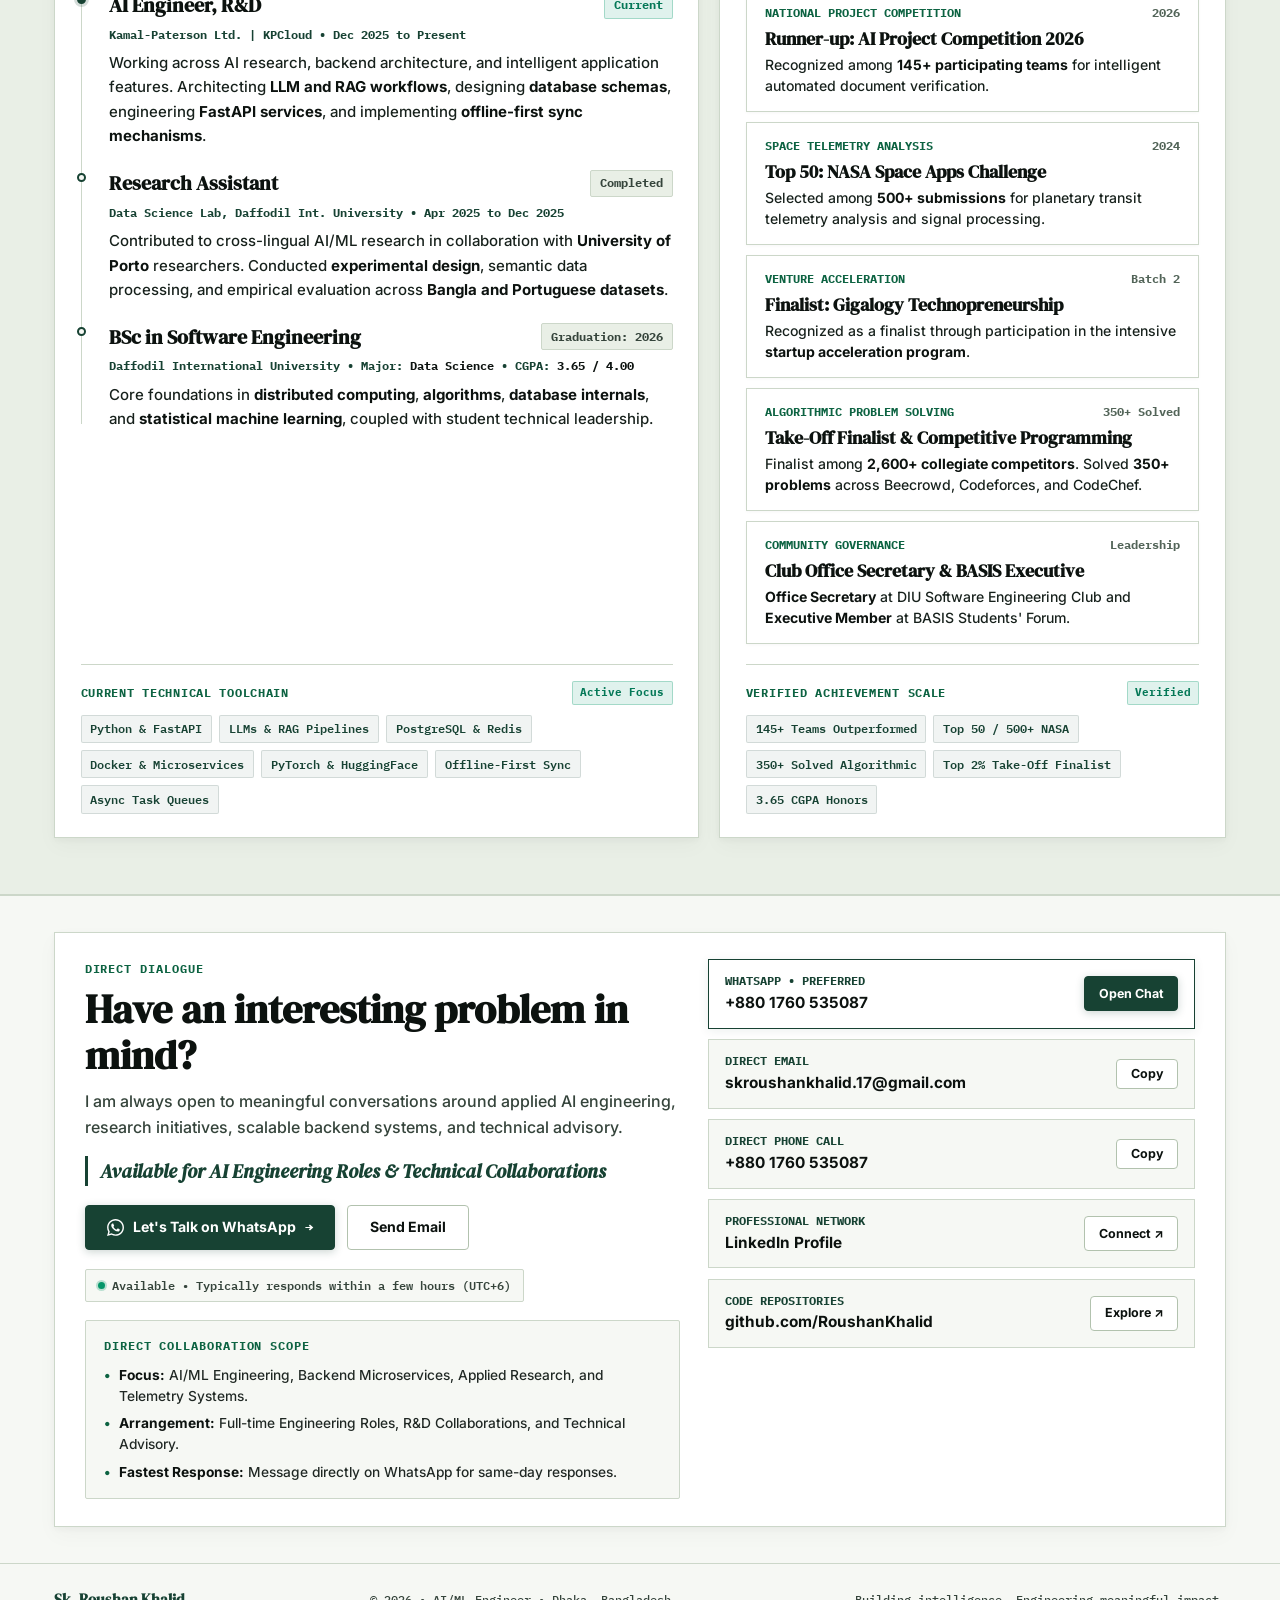
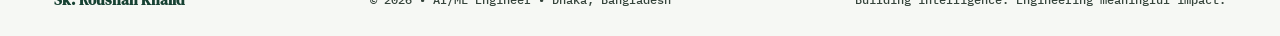
==== commit 348f380c: "feat(viewport): fulfill free spaces with verified engineering deliverables and optimize viewport ali" ====
--- a/index.html
+++ b/index.html
@@ -121,6 +121,17 @@
               <span class="sep">/</span>
               <span class="hero-social-loc">Dhaka, Bangladesh</span>
             </div>
+
+            <!-- Active Focus Strip to Fulfill Viewport Space -->
+            <div class="hero-focus-strip">
+              <span class="hero-focus-label">Current R&amp;D Focus</span>
+              <div class="hero-focus-tags">
+                <span class="hero-focus-tag">Enterprise RAG &amp; Multi-Agent Systems</span>
+                <span class="hero-focus-tag">High-Concurrency FastAPI Microservices</span>
+                <span class="hero-focus-tag">Cross-Lingual Evaluation (Porto Collab)</span>
+                <span class="hero-focus-tag">Offline-First Field Telemetry</span>
+              </div>
+            </div>
           </div>
 
           <!-- Right Column: Integrated Hero Profile Stage (Zero Void) -->
@@ -151,6 +162,19 @@
                 <div class="hero-highlight-item">
                   <span class="hero-highlight-num">3.65</span>
                   <span class="hero-highlight-label">CGPA BSc SWE</span>
+                </div>
+              </div>
+              <!-- Core Architecture Toolchain in Profile Stage -->
+              <div class="hero-profile-stack">
+                <span class="hero-stack-label">Core Architecture Stack</span>
+                <div class="hero-stack-chips">
+                  <span>Python</span>
+                  <span>FastAPI</span>
+                  <span>PostgreSQL</span>
+                  <span>Redis</span>
+                  <span>Docker</span>
+                  <span>PyTorch</span>
+                  <span>LangChain</span>
                 </div>
               </div>
             </div>
@@ -208,6 +232,11 @@
                 <div>
                   <div class="pillar-title">Applied Intelligence</div>
                   <div class="pillar-desc"><strong>Large Language Models</strong>, agentic workflows, <strong>RAG architectures</strong>, and multimodal perception.</div>
+                  <div class="pillar-tech-chips">
+                    <span>LLMs &amp; RAG</span>
+                    <span>Multi-Agent Workflows</span>
+                    <span>Evaluation Benchmarks</span>
+                  </div>
                 </div>
               </div>
               
@@ -216,6 +245,11 @@
                 <div>
                   <div class="pillar-title">Engineering Mindset</div>
                   <div class="pillar-desc">Resilient <strong>backend microservices</strong>, clean APIs, database schemas, and <strong>async queues</strong>.</div>
+                  <div class="pillar-tech-chips">
+                    <span>FastAPI &amp; Flask</span>
+                    <span>PostgreSQL &amp; Redis</span>
+                    <span>Docker Containers</span>
+                  </div>
                 </div>
               </div>
 
@@ -224,6 +258,11 @@
                 <div>
                   <div class="pillar-title">Empirical Research</div>
                   <div class="pillar-desc">Hypothesis formulation, <strong>model evaluation benchmarks</strong>, and <strong>explainability (XAI)</strong>.</div>
+                  <div class="pillar-tech-chips">
+                    <span>Cross-Lingual Evaluation</span>
+                    <span>Porto Collaboration</span>
+                    <span>XAI Baselines</span>
+                  </div>
                 </div>
               </div>
 
@@ -232,6 +271,11 @@
                 <div>
                   <div class="pillar-title">Product Innovation</div>
                   <div class="pillar-desc">Grounding technical depth in <strong>user ergonomics</strong>, commercial friction, and <strong>practical impact</strong>.</div>
+                  <div class="pillar-tech-chips">
+                    <span>Offline-First Sync</span>
+                    <span>Agritech Telemetry</span>
+                    <span>Document Vision</span>
+                  </div>
                 </div>
               </div>
 
@@ -240,6 +284,11 @@
                 <div>
                   <div class="pillar-title">Collaborative Leadership</div>
                   <div class="pillar-desc"><strong>Cross-border laboratory research</strong>, venture acceleration, and peer mentorship.</div>
+                  <div class="pillar-tech-chips">
+                    <span>Venture Acceleration</span>
+                    <span>DIU SE Club Secretary</span>
+                    <span>BASIS Executive</span>
+                  </div>
                 </div>
               </div>
             </div>
@@ -284,6 +333,10 @@
                 <span class="expertise-tag">Model Benchmarking</span>
               </div>
             </div>
+            <div class="expertise-deliverable">
+              <span class="deliverable-label">Demonstrated Production System</span>
+              <p class="deliverable-text">Enterprise RAG workflows with sub-second semantic retrieval, anti-hallucination guardrails, and deterministic evaluation benchmarks.</p>
+            </div>
           </div>
 
           <!-- Discipline 2 -->
@@ -307,6 +360,10 @@
                 <span class="expertise-tag">Offline-First Sync</span>
               </div>
             </div>
+            <div class="expertise-deliverable">
+              <span class="deliverable-label">Demonstrated Production System</span>
+              <p class="deliverable-text">High-concurrency FastAPI microservices, asynchronous task queues with Redis, and optimized PostgreSQL relational schemas.</p>
+            </div>
           </div>
 
           <!-- Discipline 3 -->
@@ -330,6 +387,10 @@
                 <span class="expertise-tag">Statistical Evaluation</span>
               </div>
             </div>
+            <div class="expertise-deliverable">
+              <span class="deliverable-label">Demonstrated Research Deliverable</span>
+              <p class="deliverable-text">Empirical cross-lingual model benchmarking across Bangla and Portuguese corpora in direct collaboration with University of Porto researchers.</p>
+            </div>
           </div>
 
           <!-- Discipline 4 -->
@@ -353,6 +414,10 @@
                 <span class="expertise-tag">Engineering Governance</span>
               </div>
             </div>
+            <div class="expertise-deliverable">
+              <span class="deliverable-label">Demonstrated Field Deliverable</span>
+              <p class="deliverable-text">Offline-first local synchronization layers for rural field operations, automated document vision, and planetary transit telemetry analysis.</p>
+            </div>
           </div>
 
         </div>
@@ -383,6 +448,10 @@
               <p>
                 Turning research concepts and emerging AI techniques into practical engineering solutions. I structure intelligent workflows, define <strong>rigorous evaluation benchmarks</strong>, and implement anti-hallucination guardrails to transition probabilistic models into <strong>reliable, deterministic software</strong>.
               </p>
+              <div class="impact-deliverable-strip">
+                <span class="deliverable-tag">Engineered Outcome:</span>
+                <span>Sub-second semantic RAG retrieval with anti-hallucination validation gates</span>
+              </div>
             </div>
             <div class="impact-col-pills">
               <span class="impact-pills-label">Key Capabilities</span>
@@ -404,6 +473,10 @@
               <p>
                 Models cannot deliver value in isolation. I design <strong>high-concurrency microservices</strong>, <strong>asynchronous task queues</strong>, caching mechanisms, and <strong>relational database schemas</strong> that enable intelligent features to scale reliably without bottlenecks.
               </p>
+              <div class="impact-deliverable-strip">
+                <span class="deliverable-tag">Engineered Outcome:</span>
+                <span>Production microservices orchestrating Redis async queues and PostgreSQL schemas</span>
+              </div>
             </div>
             <div class="impact-col-pills">
               <span class="impact-pills-label">Key Capabilities</span>
@@ -425,6 +498,10 @@
               <p>
                 Contributing to collaborative AI/ML research involving <strong>multilingual and cross-lingual systems</strong> in <strong>Bangla and Portuguese</strong> language contexts. Collaborating with researchers from the <strong>University of Porto</strong> to explore cross-lingual transfer, semantic alignment, and comparative model evaluation.
               </p>
+              <div class="impact-deliverable-strip">
+                <span class="deliverable-tag">Engineered Outcome:</span>
+                <span>Comparative evaluation benchmarks across Bangla &amp; Portuguese corpora</span>
+              </div>
             </div>
             <div class="impact-col-pills">
               <span class="impact-pills-label">Key Capabilities</span>
@@ -446,6 +523,10 @@
               <p>
                 Approaching engineering challenges with an understanding of users, environments, and physical constraints. From <strong>offline-first local synchronization layers</strong> for rural field operations to <strong>automated document verification systems</strong>, I build software that withstands messy real-world conditions.
               </p>
+              <div class="impact-deliverable-strip">
+                <span class="deliverable-tag">Engineered Outcome:</span>
+                <span>Zero-data-loss offline sync telemetry layer and automated document verification</span>
+              </div>
             </div>
             <div class="impact-col-pills">
               <span class="impact-pills-label">Key Capabilities</span>
@@ -467,6 +548,10 @@
               <p>
                 Operating across research, engineering, and entrepreneurial settings. Participating in <strong>venture acceleration programs</strong>, leading collegiate technical organizations, and <strong>mentoring peers</strong> to create environments where technical rigor translates to shared community value.
               </p>
+              <div class="impact-deliverable-strip">
+                <span class="deliverable-tag">Engineered Outcome:</span>
+                <span>Accelerated collegiate engineering workshops, hackathons, and technical mentorship</span>
+              </div>
             </div>
             <div class="impact-col-pills">
               <span class="impact-pills-label">Key Capabilities</span>
@@ -670,6 +755,25 @@
             <div class="contact-response-status">
               <span class="nav-live-dot"></span> Available &bull; Typically responds within a few hours (UTC+6)
             </div>
+
+            <!-- Collaboration Scope Card to Balance Contact Height -->
+            <div class="contact-scope-card">
+              <div class="contact-scope-title">Direct Collaboration Scope</div>
+              <div class="contact-scope-list">
+                <div class="contact-scope-item">
+                  <span class="scope-bullet">&bull;</span>
+                  <div><strong>Focus:</strong> AI/ML Engineering, Backend Microservices, Applied Research, and Telemetry Systems.</div>
+                </div>
+                <div class="contact-scope-item">
+                  <span class="scope-bullet">&bull;</span>
+                  <div><strong>Arrangement:</strong> Full-time Engineering Roles, R&amp;D Collaborations, and Technical Advisory.</div>
+                </div>
+                <div class="contact-scope-item">
+                  <span class="scope-bullet">&bull;</span>
+                  <div><strong>Fastest Response:</strong> Message directly on WhatsApp for same-day responses.</div>
+                </div>
+              </div>
+            </div>
           </div>
 
           <!-- Right Column: Channels Matrix -->
--- a/style.css
+++ b/style.css
@@ -388,9 +388,16 @@
 }
 
 .section {
-  padding: 2.15rem 0;
+  padding: 3.5rem 0;
   position: relative;
   width: 100%;
+}
+
+/* Viewport Navigation Alignment: Prevent Nav Bar from Obscuring Anchors */
+.section,
+.hero,
+.contact-section {
+  scroll-margin-top: calc(var(--nav-height) + 1.25rem);
 }
 
 .section-alt {
@@ -400,7 +407,7 @@
 }
 
 .section-header {
-  margin-bottom: 1.15rem;
+  margin-bottom: 1.35rem;
 }
 
 .section-tag {
@@ -436,9 +443,12 @@
    01. HERO SECTION (VIEWPORT OPTIMIZED)
 =========================== */
 .hero {
-  display: flex;
-  align-items: center;
-  padding: 3.25rem 0 2.75rem;
+  min-height: calc(100vh - var(--nav-height));
+  min-height: calc(100dvh - var(--nav-height));
+  display: flex;
+  align-items: center;
+  justify-content: center;
+  padding: 3rem 0;
   border-bottom: 1px solid var(--border);
   position: relative;
   width: 100%;
@@ -591,6 +601,42 @@
   color: var(--text-tertiary);
 }
 
+/* Active Focus Strip: Fulfills Left Hero Viewport */
+.hero-focus-strip {
+  margin-top: 1.25rem;
+  padding-top: 1rem;
+  border-top: 1px solid var(--border);
+  display: flex;
+  flex-direction: column;
+  gap: 0.5rem;
+}
+
+.hero-focus-label {
+  font-family: var(--font-mono);
+  font-size: 0.72rem;
+  font-weight: 800;
+  color: var(--forest-vivid);
+  text-transform: uppercase;
+  letter-spacing: 0.08em;
+}
+
+.hero-focus-tags {
+  display: flex;
+  flex-wrap: wrap;
+  gap: 0.45rem;
+}
+
+.hero-focus-tag {
+  font-family: var(--font-mono);
+  font-size: 0.74rem;
+  font-weight: 600;
+  color: var(--forest);
+  background: rgba(23, 66, 51, 0.06);
+  border: 1px solid rgba(23, 66, 51, 0.15);
+  padding: 0.25rem 0.65rem;
+  border-radius: var(--radius-xs);
+}
+
 /* Hero Portrait Stage: Solid, Integrated Presence */
 .hero-stage {
   display: flex;
@@ -721,6 +767,44 @@
   margin-top: 2px;
 }
 
+/* Core Architecture Stack in Profile Stage */
+.hero-profile-stack {
+  width: 100%;
+  border-top: 1px solid var(--border-subtle);
+  padding-top: 0.75rem;
+  display: flex;
+  flex-direction: column;
+  align-items: center;
+  gap: 0.45rem;
+}
+
+.hero-stack-label {
+  font-family: var(--font-mono);
+  font-size: 0.64rem;
+  font-weight: 700;
+  text-transform: uppercase;
+  color: var(--text-tertiary);
+  letter-spacing: 0.06em;
+}
+
+.hero-stack-chips {
+  display: flex;
+  flex-wrap: wrap;
+  justify-content: center;
+  gap: 0.35rem;
+}
+
+.hero-stack-chips span {
+  font-family: var(--font-mono);
+  font-size: 0.68rem;
+  font-weight: 600;
+  color: var(--charcoal-deep);
+  background: var(--bg-warm);
+  border: 1px solid var(--border);
+  padding: 0.18rem 0.5rem;
+  border-radius: var(--radius-xs);
+}
+
 /* ===========================
    02. PERSPECTIVE & PHILOSOPHY
 =========================== */
@@ -848,6 +932,24 @@
   line-height: 1.48;
 }
 
+.pillar-tech-chips {
+  display: flex;
+  flex-wrap: wrap;
+  gap: 0.35rem;
+  margin-top: 0.35rem;
+}
+
+.pillar-tech-chips span {
+  font-family: var(--font-mono);
+  font-size: 0.68rem;
+  font-weight: 600;
+  color: var(--forest);
+  background: rgba(23, 66, 51, 0.05);
+  border: 1px solid rgba(23, 66, 51, 0.12);
+  padding: 0.12rem 0.45rem;
+  border-radius: var(--radius-xs);
+}
+
 /* ===========================
    03. CORE EXPERTISE
 =========================== */
@@ -936,6 +1038,32 @@
   border-radius: var(--radius-xs);
 }
 
+.expertise-deliverable {
+  margin-top: 0.95rem;
+  padding-top: 0.75rem;
+  border-top: 1px dashed var(--border);
+  display: flex;
+  flex-direction: column;
+  gap: 0.25rem;
+}
+
+.deliverable-label {
+  font-family: var(--font-mono);
+  font-size: 0.66rem;
+  font-weight: 800;
+  color: var(--forest-vivid);
+  text-transform: uppercase;
+  letter-spacing: 0.08em;
+}
+
+.deliverable-text {
+  font-size: 0.88rem;
+  line-height: 1.5;
+  color: #1F2723;
+  font-weight: 480;
+  margin: 0;
+}
+
 /* ===========================
    04. IMPACT & CONTRIBUTIONS
    Perfect Order: 5 Full-Width Sequential Editorial Rows
@@ -994,6 +1122,29 @@
   color: #16201B;
   font-weight: 480;
   margin: 0;
+}
+
+.impact-deliverable-strip {
+  margin-top: 0.65rem;
+  padding-top: 0.55rem;
+  border-top: 1px dashed var(--border);
+  display: flex;
+  align-items: baseline;
+  gap: 0.45rem;
+  font-size: 0.86rem;
+  line-height: 1.45;
+  color: var(--forest);
+}
+
+.deliverable-tag {
+  font-family: var(--font-mono);
+  font-size: 0.68rem;
+  font-weight: 800;
+  color: var(--forest-vivid);
+  text-transform: uppercase;
+  letter-spacing: 0.06em;
+  white-space: nowrap;
+  flex-shrink: 0;
 }
 
 .impact-col-pills {
@@ -1342,6 +1493,47 @@
   border-radius: var(--radius-xs);
   margin-top: 1.15rem;
   width: fit-content;
+}
+
+/* Direct Collaboration Scope to Fulfill Free Space */
+.contact-scope-card {
+  margin-top: 1.15rem;
+  padding: 1rem 1.15rem;
+  background: var(--bg-warm);
+  border: 1px solid var(--border);
+  border-radius: var(--radius-xs);
+  display: flex;
+  flex-direction: column;
+  gap: 0.55rem;
+}
+
+.contact-scope-title {
+  font-family: var(--font-mono);
+  font-size: 0.72rem;
+  font-weight: 800;
+  color: var(--forest-vivid);
+  text-transform: uppercase;
+  letter-spacing: 0.08em;
+}
+
+.contact-scope-list {
+  display: flex;
+  flex-direction: column;
+  gap: 0.45rem;
+}
+
+.contact-scope-item {
+  display: flex;
+  align-items: baseline;
+  gap: 0.5rem;
+  font-size: 0.86rem;
+  line-height: 1.5;
+  color: #1F2723;
+}
+
+.scope-bullet {
+  color: var(--forest-vivid);
+  font-weight: bold;
 }
 
 .contact-channels-matrix {
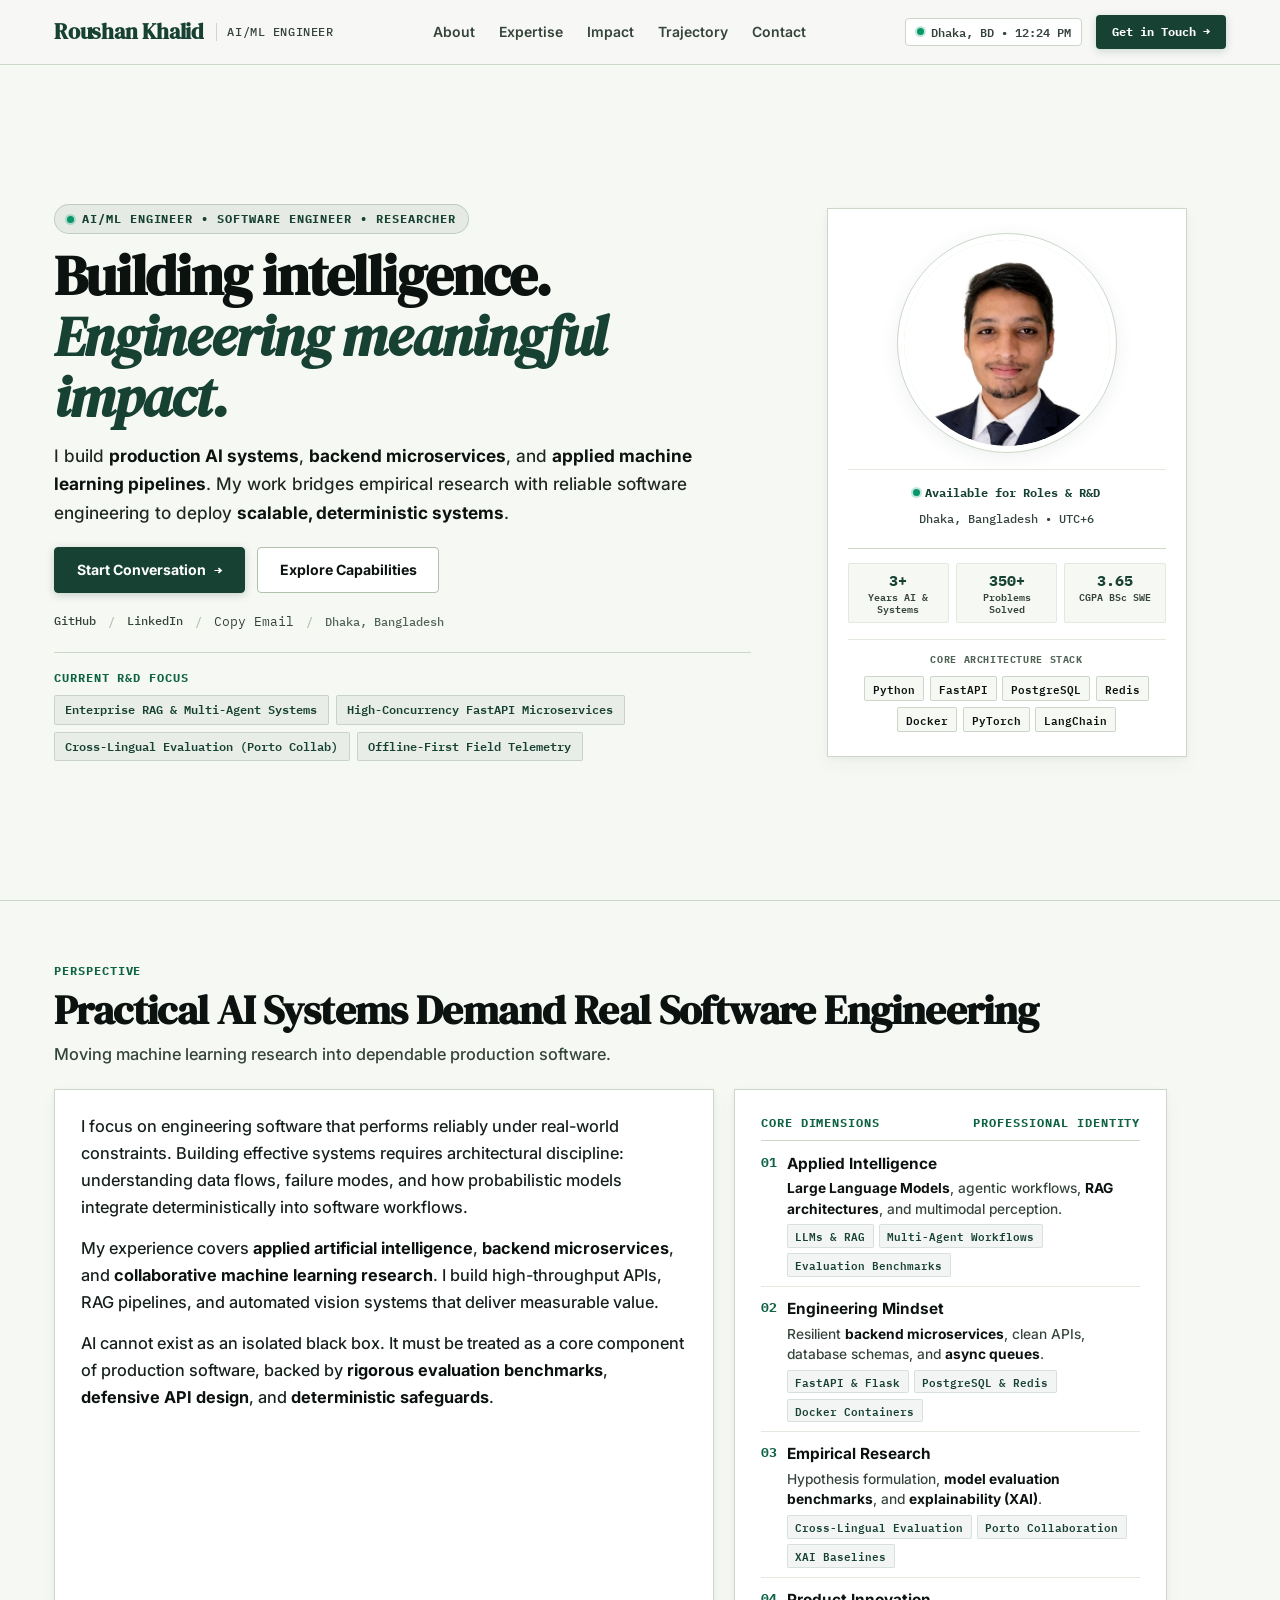
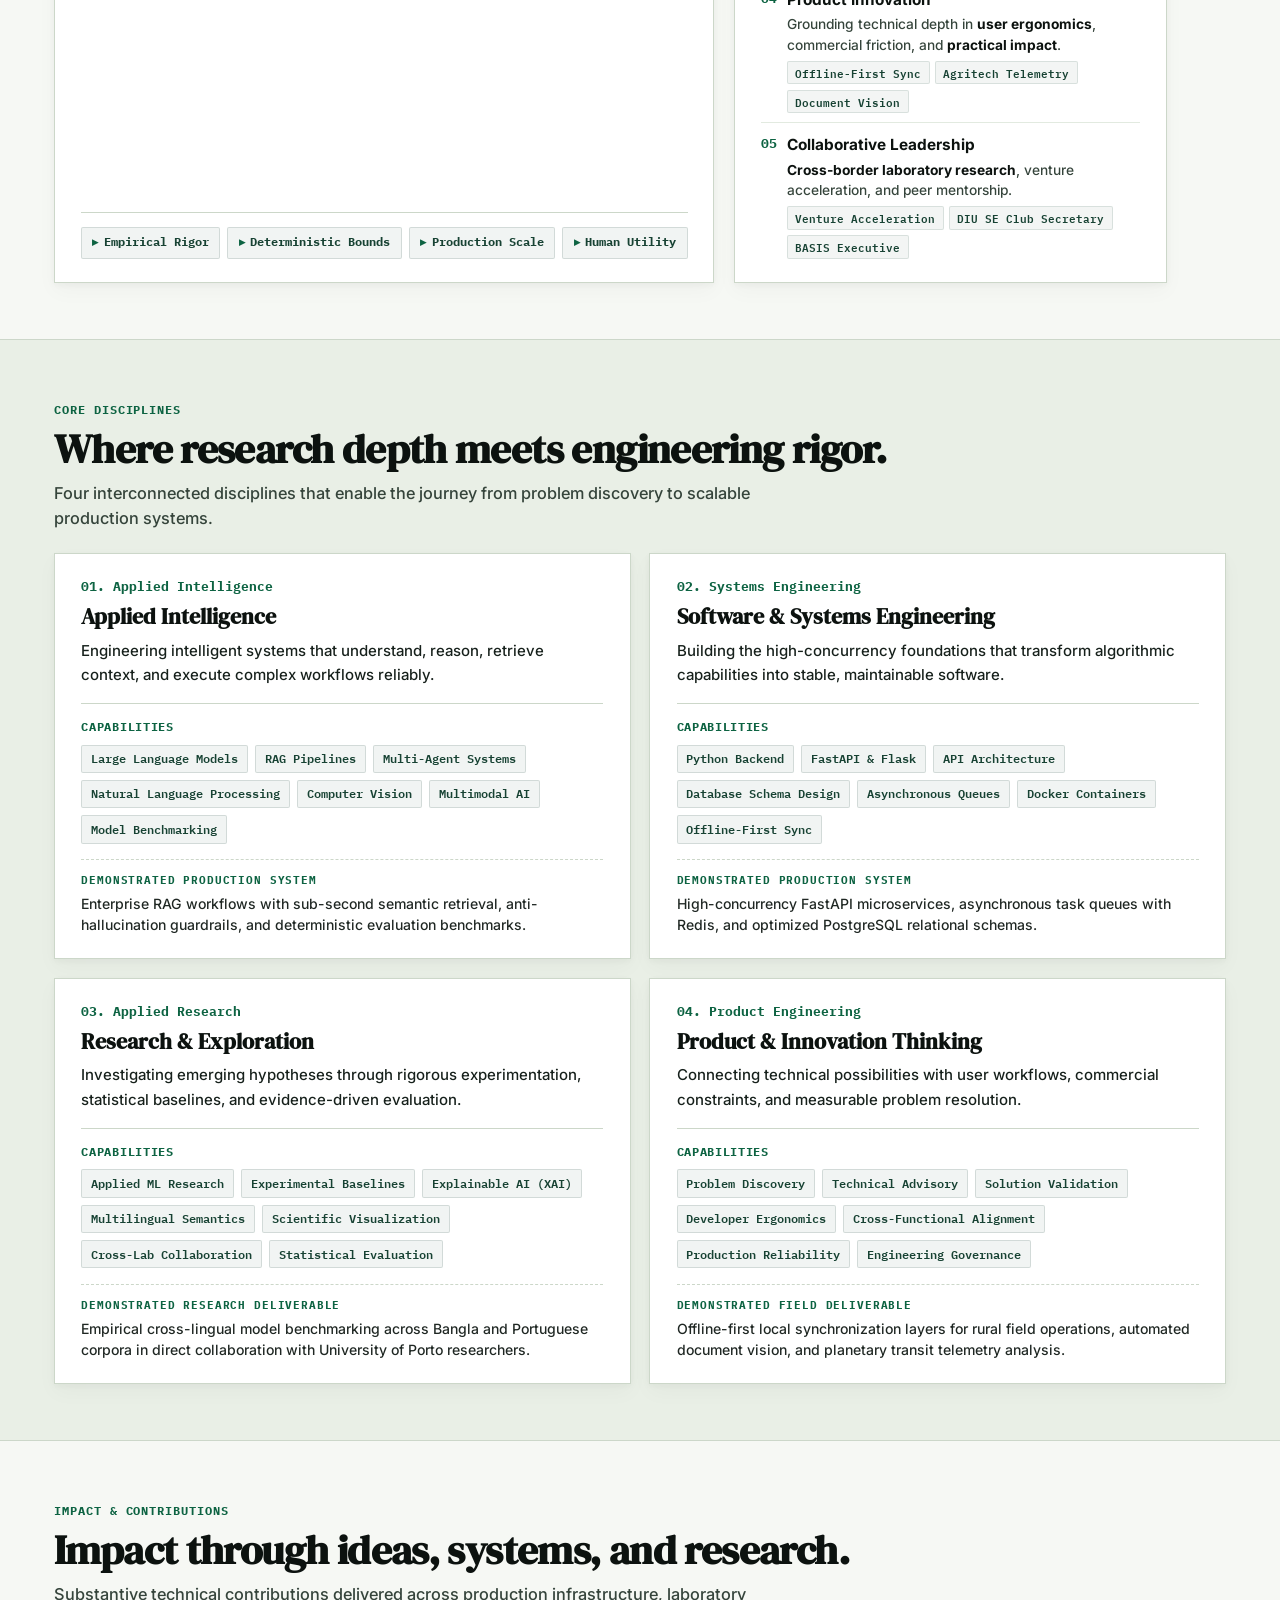
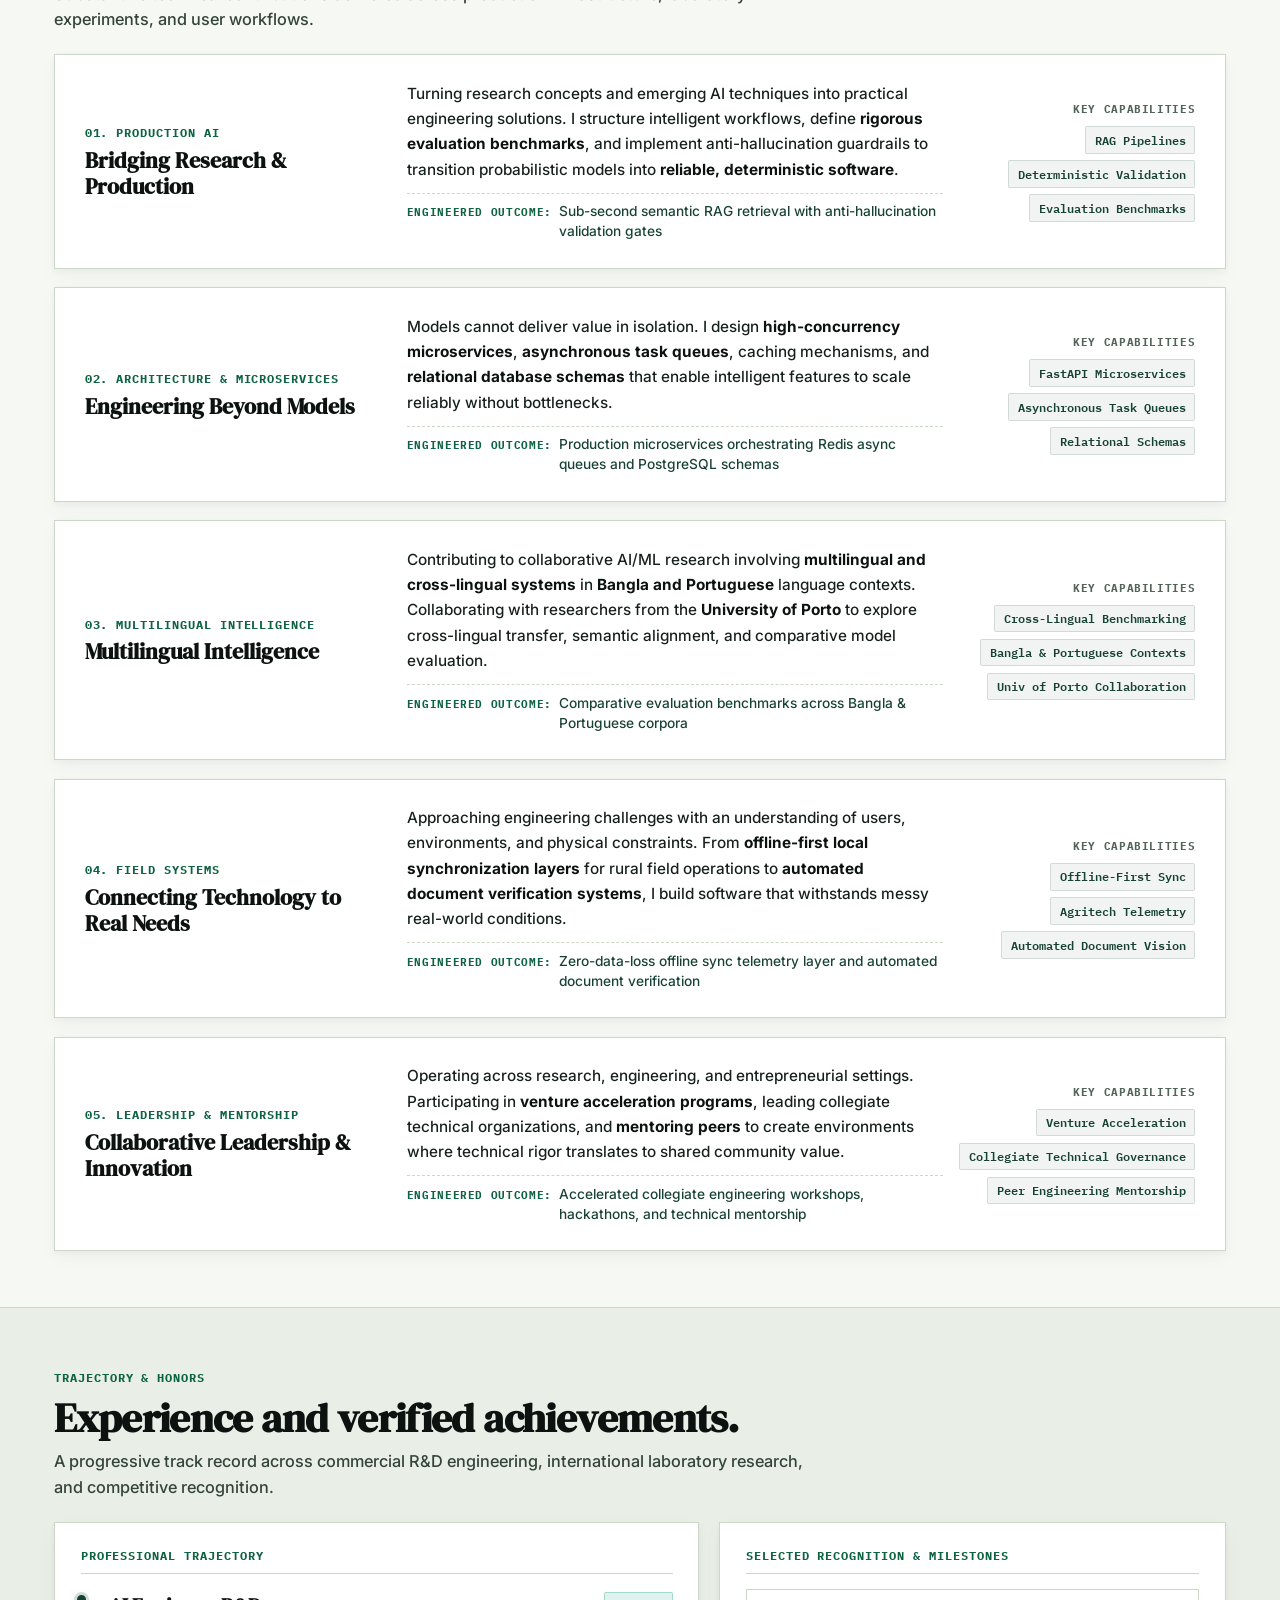
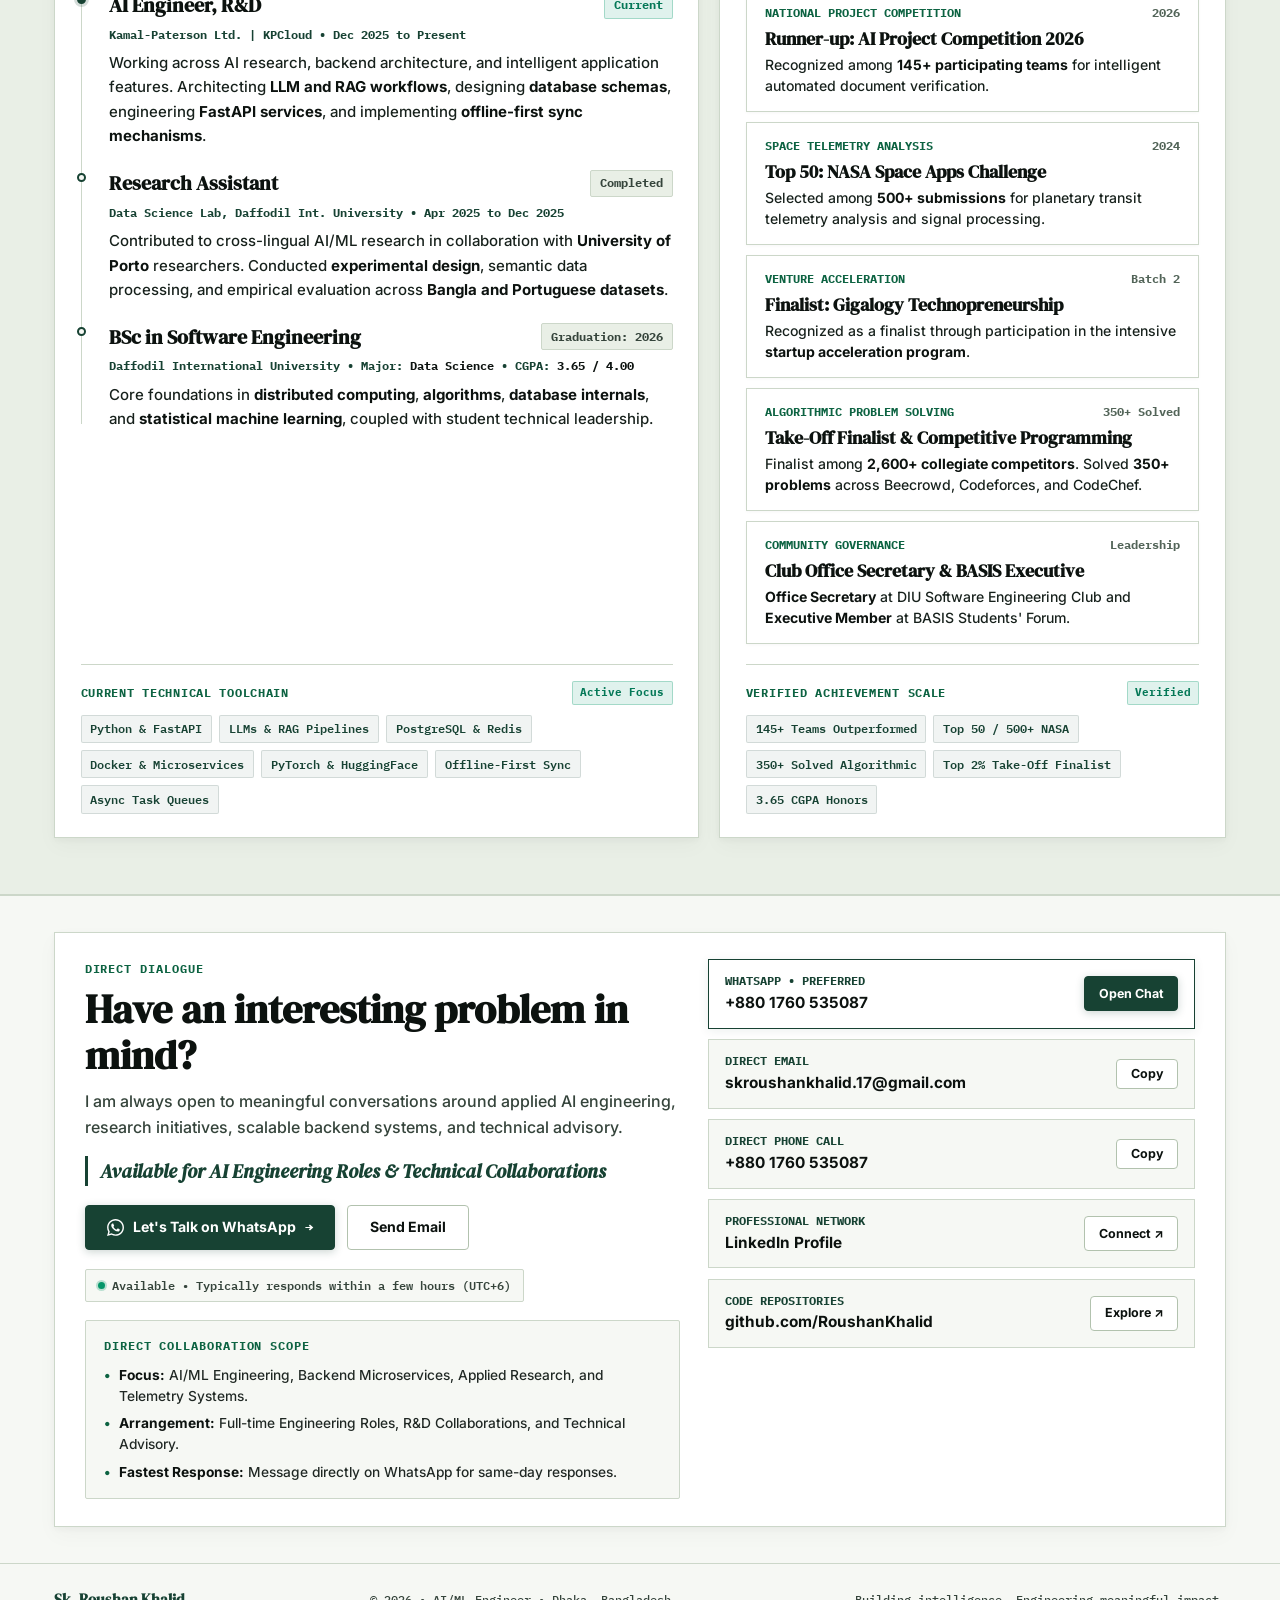
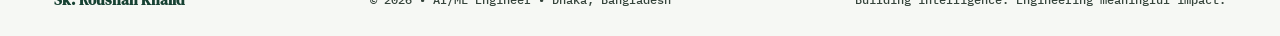
==== commit d8d41e58: "fix(cta): eliminate duplicate WhatsApp indications on first view by hiding floating pill until scrol" ====
--- a/index.html
+++ b/index.html
@@ -61,8 +61,8 @@
             <span class="nav-live-dot"></span>
             <span id="dhakaTime">Dhaka, BD (UTC+6)</span>
           </div>
-          <a href="https://wa.me/8801760535087?text=Hello%20Roushan%2C%20I%20visited%20your%20portfolio%20and%20would%20like%20to%20connect%20with%20you." target="_blank" rel="noopener noreferrer" class="nav-cta-btn" title="Chat on WhatsApp">
-            <span>Let's Talk</span>
+          <a href="#contact" class="nav-cta-btn" title="Get in touch with Roushan">
+            <span>Get in Touch</span>
             <span style="font-family: var(--font-mono);">→</span>
           </a>
           <button class="nav-toggle" id="navToggle" aria-label="Toggle navigation menu" aria-expanded="false" aria-controls="navLinks">
@@ -102,9 +102,8 @@
             </p>
 
             <div class="hero-actions">
-              <a href="https://wa.me/8801760535087?text=Hello%20Roushan%2C%20I%20visited%20your%20portfolio%20and%20would%20like%20to%20connect%20with%20you." target="_blank" rel="noopener noreferrer" class="btn btn-primary" title="Connect on WhatsApp">
-                <svg width="17" height="17" viewBox="0 0 24 24" fill="currentColor" aria-hidden="true"><path d="M.057 24l1.687-6.163c-1.041-1.804-1.588-3.849-1.587-5.946.003-6.556 5.338-11.891 11.893-11.891 3.181.001 6.167 1.24 8.413 3.488 2.245 2.248 3.481 5.236 3.48 8.414-.003 6.557-5.338 11.892-11.893 11.892-1.99-.001-3.951-.5-5.688-1.448l-6.305 1.654zm6.597-3.807c1.676.995 3.276 1.591 5.392 1.592 5.448 0 9.886-4.434 9.889-9.885.002-5.462-4.415-9.89-9.881-9.892-5.452 0-9.887 4.434-9.889 9.884-.001 2.225.651 3.891 1.746 5.634l-.999 3.648 3.742-.981zm11.387-5.464c-.074-.124-.272-.198-.57-.347-.297-.149-1.758-.868-2.031-.967-.272-.099-.47-.149-.669.149-.198.297-.768.967-.941 1.165-.173.198-.347.223-.644.074-.297-.149-1.255-.462-2.39-1.475-.883-.788-1.48-1.761-1.653-2.059-.173-.297-.018-.458.13-.606.134-.133.297-.347.446-.521.151-.172.2-.296.3-.495.099-.198.05-.372-.025-.521-.075-.148-.669-1.611-.916-2.206-.242-.579-.487-.501-.669-.51l-.57-.01c-.198 0-.52.074-.792.372s-1.04 1.016-1.04 2.479 1.065 2.876 1.213 3.074c.149.198 2.095 3.2 5.076 4.487.709.306 1.263.489 1.694.626.712.226 1.36.194 1.872.118.571-.085 1.758-.719 2.006-1.413.248-.695.248-1.29.173-1.414z"/></svg>
-                <span>Let's Talk on WhatsApp</span>
+              <a href="https://wa.me/8801760535087?text=Hello%20Roushan%2C%20I%20visited%20your%20portfolio%20and%20would%20like%20to%20connect%20with%20you." target="_blank" rel="noopener noreferrer" class="btn btn-primary" title="Connect Directly">
+                <span>Start Conversation</span>
                 <span style="font-family: var(--font-mono);">→</span>
               </a>
               <a href="#expertise" class="btn btn-secondary">
--- a/style.css
+++ b/style.css
@@ -1580,7 +1580,7 @@
 }
 
 /* ===========================
-   FLOATING WHATSAPP BUTTON
+   FLOATING WHATSAPP BUTTON (Revealed on Scroll, Hidden on Hero)
 =========================== */
 .floating-whatsapp {
   position: fixed;
@@ -1599,8 +1599,19 @@
   font-size: 0.78rem;
   font-weight: 700;
   border: 1px solid rgba(255, 255, 255, 0.25);
-  transition: transform var(--transition), background var(--transition), box-shadow var(--transition);
+  transition: opacity 0.3s ease, transform 0.3s ease, visibility 0.3s ease;
   text-decoration: none;
+  opacity: 0;
+  visibility: hidden;
+  pointer-events: none;
+  transform: translateY(16px);
+}
+
+.floating-whatsapp.visible {
+  opacity: 1;
+  visibility: visible;
+  pointer-events: auto;
+  transform: translateY(0);
 }
 
 .floating-whatsapp:hover {
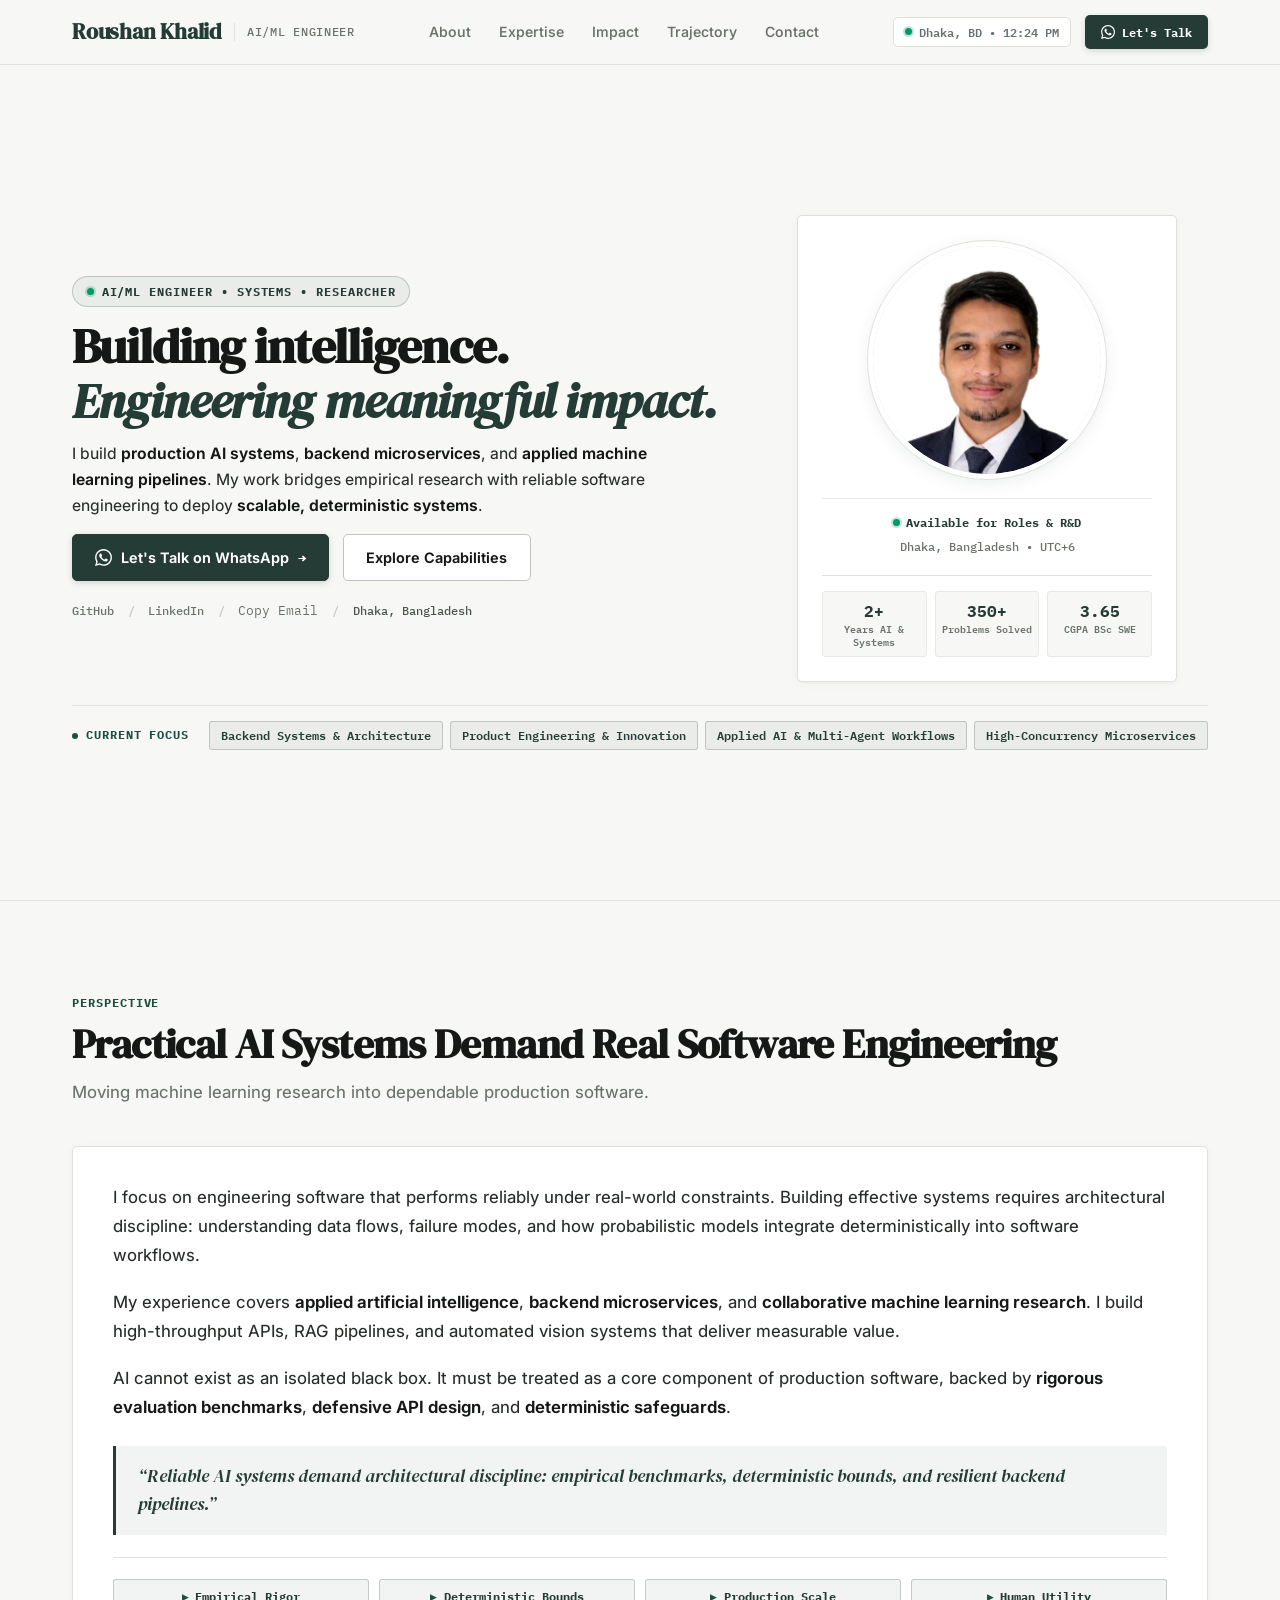
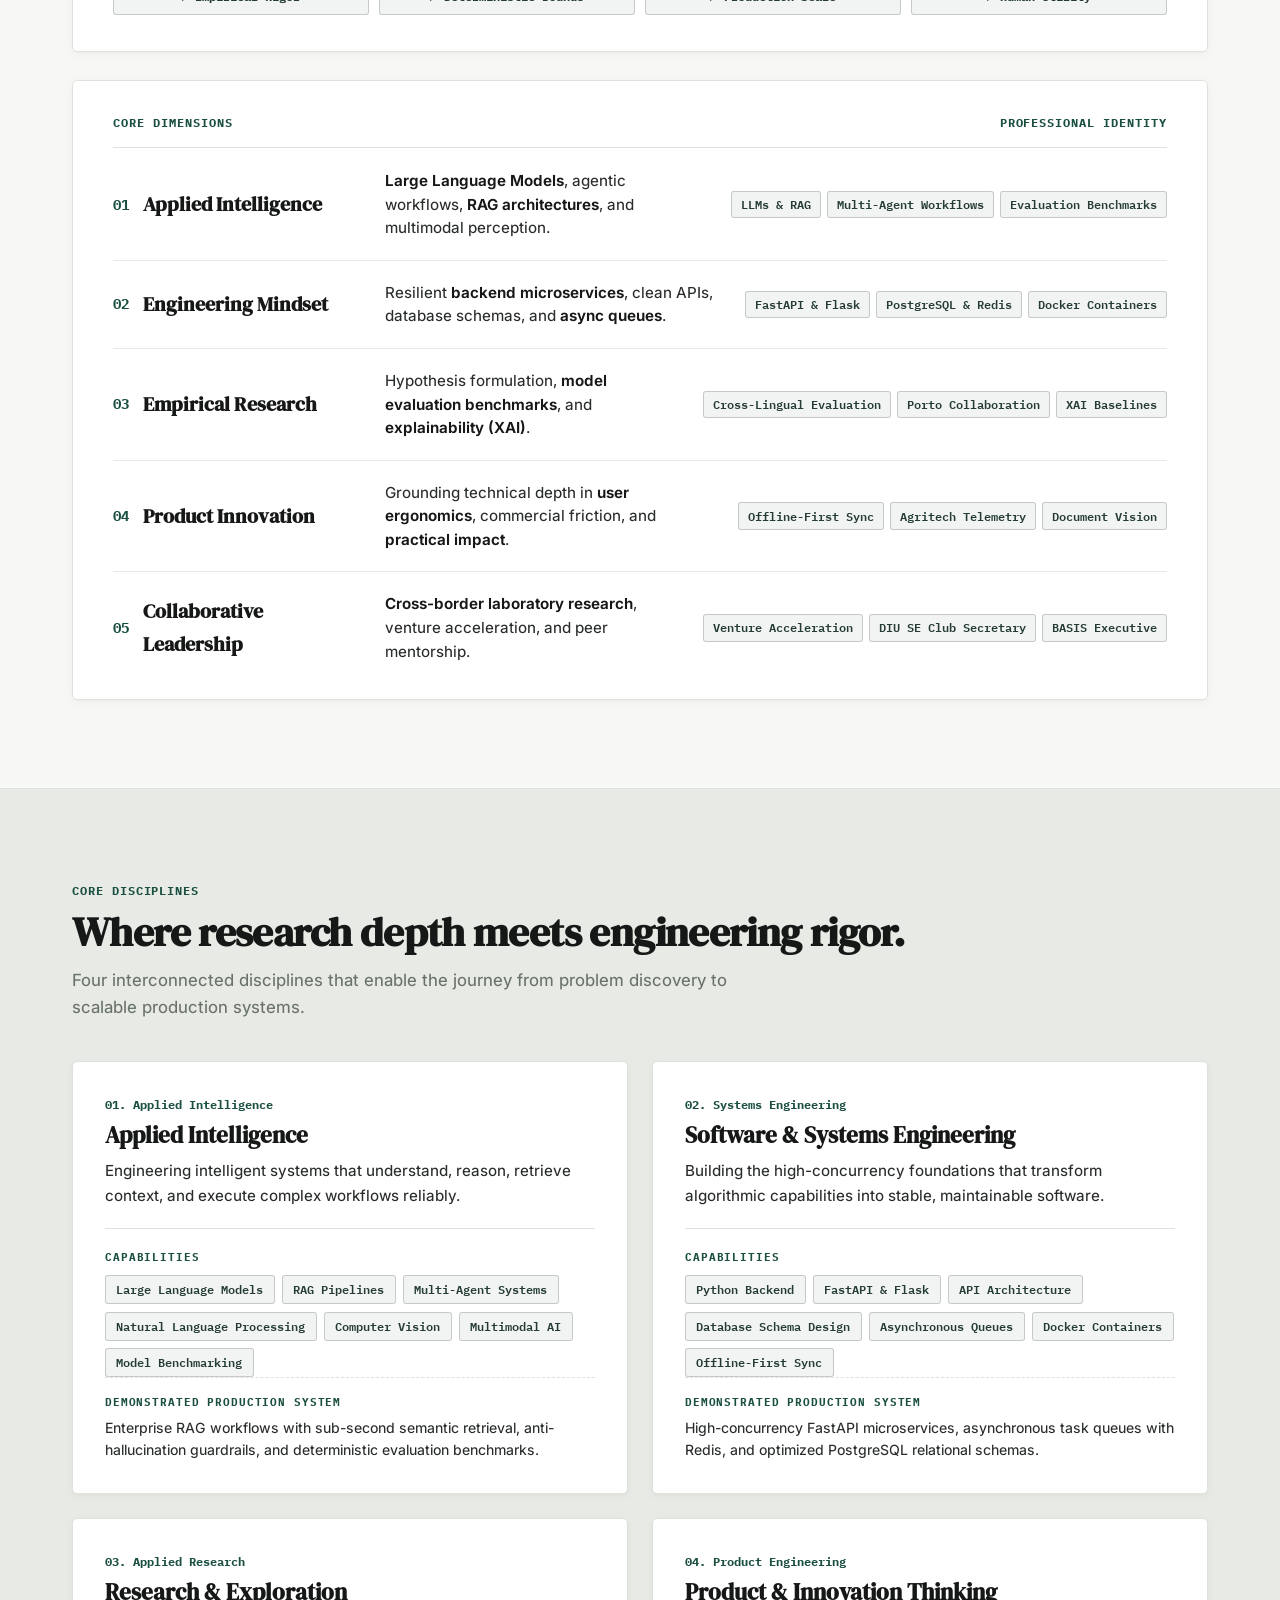
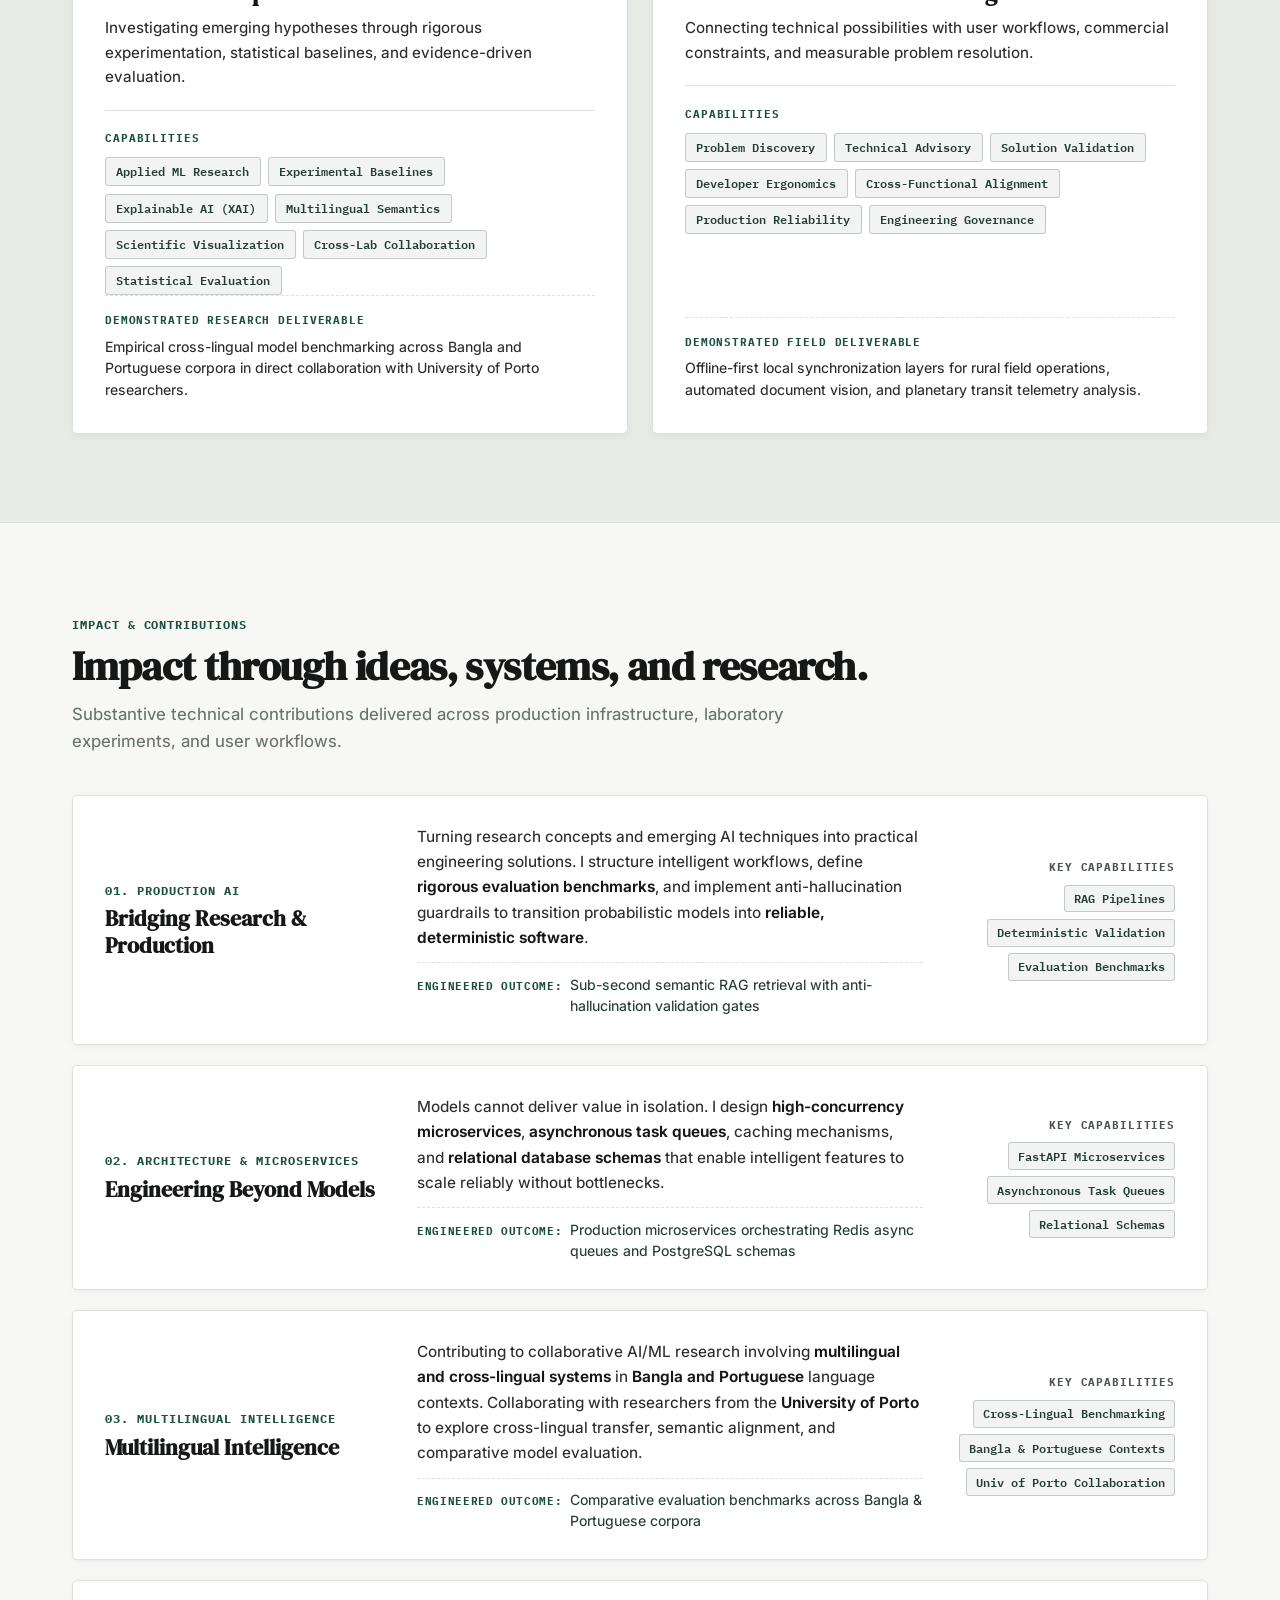
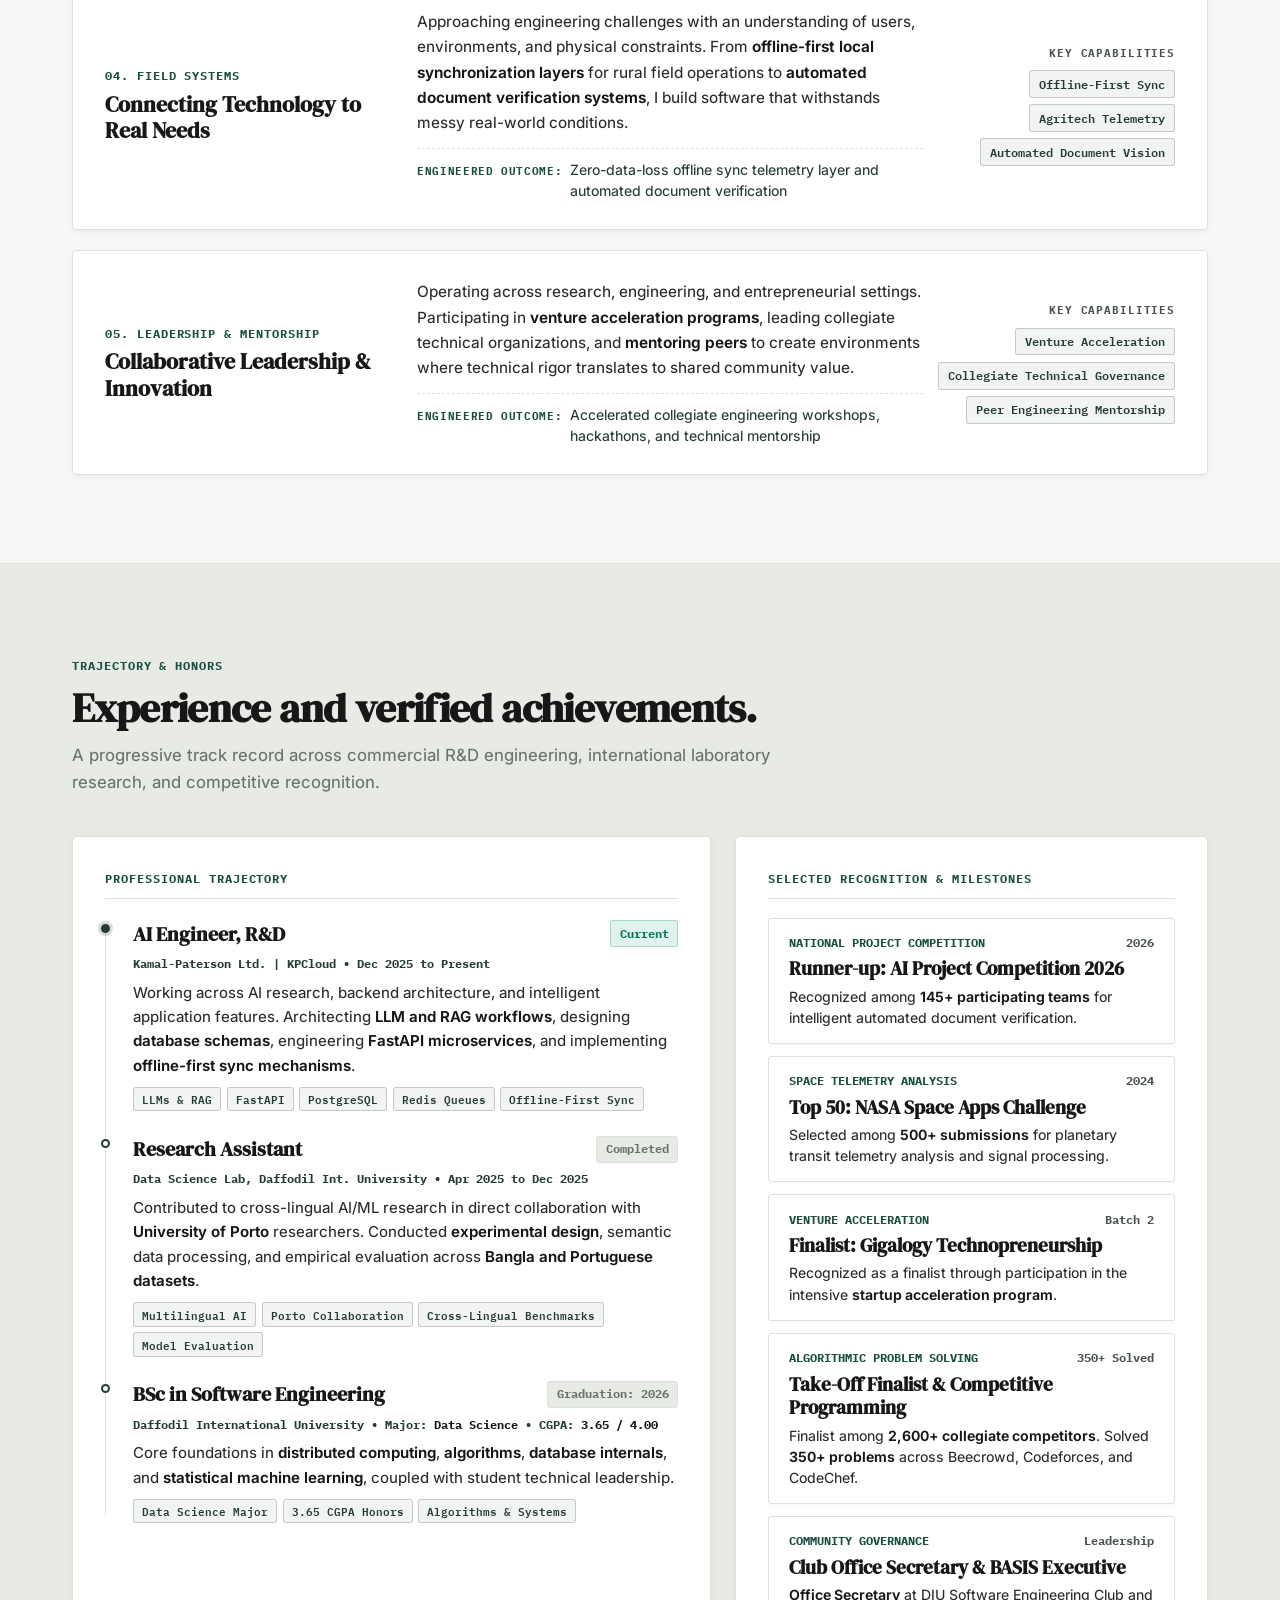
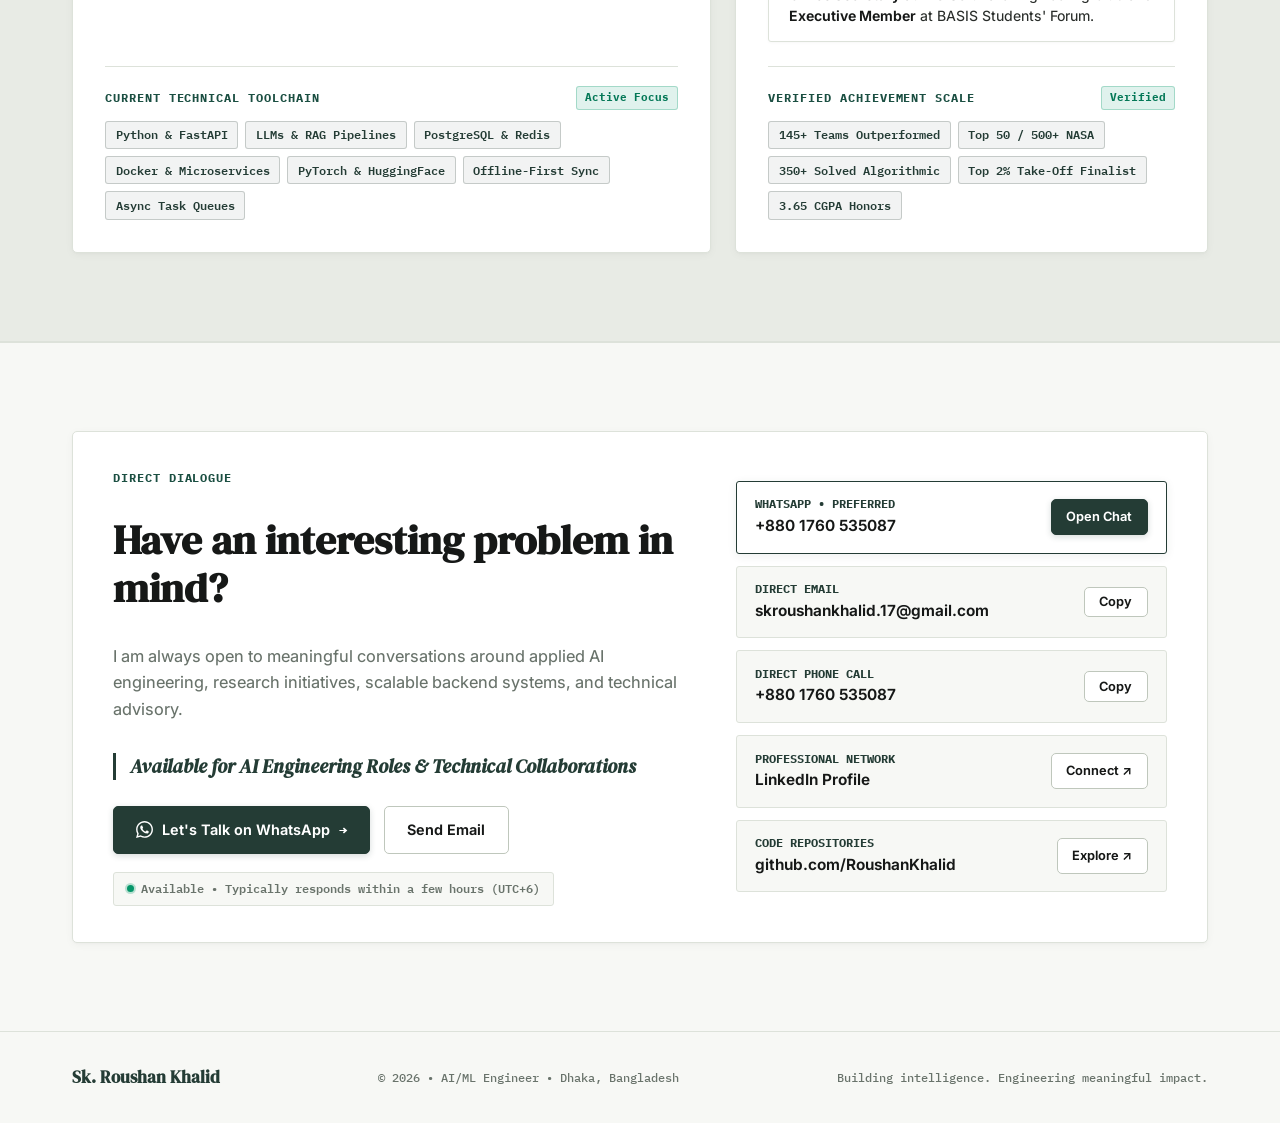
==== commit e44deb14: "refactor(ui): comprehensive layout alignment, serial flow, and end-to-end viewport optimization" ====
--- a/index.html
+++ b/index.html
@@ -61,9 +61,9 @@
             <span class="nav-live-dot"></span>
             <span id="dhakaTime">Dhaka, BD (UTC+6)</span>
           </div>
-          <a href="#contact" class="nav-cta-btn" title="Get in touch with Roushan">
-            <span>Get in Touch</span>
-            <span style="font-family: var(--font-mono);">→</span>
+          <a href="https://wa.me/8801760535087?text=Hello%20Roushan%2C%20I%20visited%20your%20portfolio%20and%20would%20like%20to%20connect." target="_blank" rel="noopener noreferrer" class="nav-cta-btn" title="Chat on WhatsApp">
+            <svg width="14" height="14" viewBox="0 0 24 24" fill="currentColor" aria-hidden="true"><path d="M.057 24l1.687-6.163c-1.041-1.804-1.588-3.849-1.587-5.946.003-6.556 5.338-11.891 11.893-11.891 3.181.001 6.167 1.24 8.413 3.488 2.245 2.248 3.481 5.236 3.48 8.414-.003 6.557-5.338 11.892-11.893 11.892-1.99-.001-3.951-.5-5.688-1.448l-6.305 1.654zm6.597-3.807c1.676.995 3.276 1.591 5.392 1.592 5.448 0 9.886-4.434 9.889-9.885.002-5.462-4.415-9.89-9.881-9.892-5.452 0-9.887 4.434-9.889 9.884-.001 2.225.651 3.891 1.746 5.634l-.999 3.648 3.742-.981zm11.387-5.464c-.074-.124-.272-.198-.57-.347-.297-.149-1.758-.868-2.031-.967-.272-.099-.47-.149-.669.149-.198.297-.768.967-.941 1.165-.173.198-.347.223-.644.074-.297-.149-1.255-.462-2.39-1.475-.883-.788-1.48-1.761-1.653-2.059-.173-.297-.018-.458.13-.606.134-.133.297-.347.446-.521.151-.172.2-.296.3-.495.099-.198.05-.372-.025-.521-.075-.148-.669-1.611-.916-2.206-.242-.579-.487-.501-.669-.51l-.57-.01c-.198 0-.52.074-.792.372s-1.04 1.016-1.04 2.479 1.065 2.876 1.213 3.074c.149.198 2.095 3.2 5.076 4.487.709.306 1.263.489 1.694.626.712.226 1.36.194 1.872.118.571-.085 1.758-.719 2.006-1.413.248-.695.248-1.29.173-1.414z"/></svg>
+            <span>Let's Talk</span>
           </a>
           <button class="nav-toggle" id="navToggle" aria-label="Toggle navigation menu" aria-expanded="false" aria-controls="navLinks">
             <span class="bar bar-1"></span>
@@ -83,13 +83,13 @@
          01. HERO SECTION
     ============================ -->
     <section class="hero" id="hero">
-      <div class="container-content">
+      <div class="container-content hero-container">
         <div class="hero-layout">
           
           <!-- Left Column: Narrative Identity & Actions -->
           <div class="hero-content">
             <div class="hero-meta-label">
-              <span>AI/ML ENGINEER &bull; SOFTWARE ENGINEER &bull; RESEARCHER</span>
+              <span>AI/ML ENGINEER &bull; SYSTEMS &bull; RESEARCHER</span>
             </div>
 
             <h1 class="hero-title">
@@ -102,8 +102,9 @@
             </p>
 
             <div class="hero-actions">
-              <a href="https://wa.me/8801760535087?text=Hello%20Roushan%2C%20I%20visited%20your%20portfolio%20and%20would%20like%20to%20connect%20with%20you." target="_blank" rel="noopener noreferrer" class="btn btn-primary" title="Connect Directly">
-                <span>Start Conversation</span>
+              <a href="https://wa.me/8801760535087?text=Hello%20Roushan%2C%20I%20visited%20your%20portfolio%20and%20would%20like%20to%20connect." target="_blank" rel="noopener noreferrer" class="btn btn-primary" title="Chat on WhatsApp">
+                <svg width="17" height="17" viewBox="0 0 24 24" fill="currentColor" aria-hidden="true"><path d="M.057 24l1.687-6.163c-1.041-1.804-1.588-3.849-1.587-5.946.003-6.556 5.338-11.891 11.893-11.891 3.181.001 6.167 1.24 8.413 3.488 2.245 2.248 3.481 5.236 3.48 8.414-.003 6.557-5.338 11.892-11.893 11.892-1.99-.001-3.951-.5-5.688-1.448l-6.305 1.654zm6.597-3.807c1.676.995 3.276 1.591 5.392 1.592 5.448 0 9.886-4.434 9.889-9.885.002-5.462-4.415-9.89-9.881-9.892-5.452 0-9.887 4.434-9.889 9.884-.001 2.225.651 3.891 1.746 5.634l-.999 3.648 3.742-.981zm11.387-5.464c-.074-.124-.272-.198-.57-.347-.297-.149-1.758-.868-2.031-.967-.272-.099-.47-.149-.669.149-.198.297-.768.967-.941 1.165-.173.198-.347.223-.644.074-.297-.149-1.255-.462-2.39-1.475-.883-.788-1.48-1.761-1.653-2.059-.173-.297-.018-.458.13-.606.134-.133.297-.347.446-.521.151-.172.2-.296.3-.495.099-.198.05-.372-.025-.521-.075-.148-.669-1.611-.916-2.206-.242-.579-.487-.501-.669-.51l-.57-.01c-.198 0-.52.074-.792.372s-1.04 1.016-1.04 2.479 1.065 2.876 1.213 3.074c.149.198 2.095 3.2 5.076 4.487.709.306 1.263.489 1.694.626.712.226 1.36.194 1.872.118.571-.085 1.758-.719 2.006-1.413.248-.695.248-1.29.173-1.414z"/></svg>
+                <span>Let's Talk on WhatsApp</span>
                 <span style="font-family: var(--font-mono);">→</span>
               </a>
               <a href="#expertise" class="btn btn-secondary">
@@ -120,17 +121,6 @@
               <span class="sep">/</span>
               <span class="hero-social-loc">Dhaka, Bangladesh</span>
             </div>
-
-            <!-- Active Focus Strip to Fulfill Viewport Space -->
-            <div class="hero-focus-strip">
-              <span class="hero-focus-label">Current R&amp;D Focus</span>
-              <div class="hero-focus-tags">
-                <span class="hero-focus-tag">Enterprise RAG &amp; Multi-Agent Systems</span>
-                <span class="hero-focus-tag">High-Concurrency FastAPI Microservices</span>
-                <span class="hero-focus-tag">Cross-Lingual Evaluation (Porto Collab)</span>
-                <span class="hero-focus-tag">Offline-First Field Telemetry</span>
-              </div>
-            </div>
           </div>
 
           <!-- Right Column: Integrated Hero Profile Stage (Zero Void) -->
@@ -151,7 +141,7 @@
               </div>
               <div class="hero-profile-highlights">
                 <div class="hero-highlight-item">
-                  <span class="hero-highlight-num">3+</span>
+                  <span class="hero-highlight-num">2+</span>
                   <span class="hero-highlight-label">Years AI &amp; Systems</span>
                 </div>
                 <div class="hero-highlight-item">
@@ -163,23 +153,25 @@
                   <span class="hero-highlight-label">CGPA BSc SWE</span>
                 </div>
               </div>
-              <!-- Core Architecture Toolchain in Profile Stage -->
-              <div class="hero-profile-stack">
-                <span class="hero-stack-label">Core Architecture Stack</span>
-                <div class="hero-stack-chips">
-                  <span>Python</span>
-                  <span>FastAPI</span>
-                  <span>PostgreSQL</span>
-                  <span>Redis</span>
-                  <span>Docker</span>
-                  <span>PyTorch</span>
-                  <span>LangChain</span>
-                </div>
-              </div>
-            </div>
-          </div>
-
-        </div>
+            </div>
+          </div>
+
+        </div>
+
+        <!-- Full-Width Current Focus Strip (Unified End-to-End Viewport Anchor) -->
+        <div class="hero-focus-strip">
+          <div class="hero-focus-head">
+            <span class="hero-focus-dot"></span>
+            <span class="hero-focus-label">Current Focus</span>
+          </div>
+          <div class="hero-focus-tags">
+            <span class="hero-focus-tag">Backend Systems &amp; Architecture</span>
+            <span class="hero-focus-tag">Product Engineering &amp; Innovation</span>
+            <span class="hero-focus-tag">Applied AI &amp; Multi-Agent Workflows</span>
+            <span class="hero-focus-tag">High-Concurrency Microservices</span>
+          </div>
+        </div>
+
       </div>
     </section>
 
@@ -194,9 +186,9 @@
           <p class="section-sub">Moving machine learning research into dependable production software.</p>
         </div>
 
-        <div class="about-editorial-grid">
+        <div class="about-serial-flow">
           
-          <!-- Narrative Card with Built-in Tenets Bar -->
+          <!-- Serial 1: Narrative & Philosophy Card (Full Width) -->
           <div class="about-narrative-card">
             <div class="about-narrative-body">
               <p>
@@ -208,6 +200,9 @@
               <p>
                 AI cannot exist as an isolated black box. It must be treated as a core component of production software, backed by <strong>rigorous evaluation benchmarks</strong>, <strong>defensive API design</strong>, and <strong>deterministic safeguards</strong>.
               </p>
+              <div class="about-quote-callout">
+                &ldquo;Reliable AI systems demand architectural discipline: empirical benchmarks, deterministic bounds, and resilient backend pipelines.&rdquo;
+              </div>
             </div>
             
             <div class="about-tenets-bar">
@@ -218,76 +213,86 @@
             </div>
           </div>
 
-          <!-- Identity Matrix Column (Matching Height) -->
+          <!-- Serial 2: Core Dimensions & Professional Identity Card (Full Width) -->
           <div class="about-pillars-card">
             <div class="pillars-card-header">
               <span>Core Dimensions</span>
               <span>Professional Identity</span>
             </div>
             
-            <div class="pillars-list">
-              <div class="pillar-item">
-                <span class="pillar-num">01</span>
-                <div>
-                  <div class="pillar-title">Applied Intelligence</div>
-                  <div class="pillar-desc"><strong>Large Language Models</strong>, agentic workflows, <strong>RAG architectures</strong>, and multimodal perception.</div>
-                  <div class="pillar-tech-chips">
-                    <span>LLMs &amp; RAG</span>
-                    <span>Multi-Agent Workflows</span>
-                    <span>Evaluation Benchmarks</span>
-                  </div>
+            <div class="pillars-serial-list">
+              <div class="pillar-row">
+                <div class="pillar-row-lead">
+                  <span class="pillar-num">01</span>
+                  <h3 class="pillar-title">Applied Intelligence</h3>
+                </div>
+                <div class="pillar-desc">
+                  <strong>Large Language Models</strong>, agentic workflows, <strong>RAG architectures</strong>, and multimodal perception.
+                </div>
+                <div class="pillar-tech-chips">
+                  <span>LLMs &amp; RAG</span>
+                  <span>Multi-Agent Workflows</span>
+                  <span>Evaluation Benchmarks</span>
                 </div>
               </div>
               
-              <div class="pillar-item">
-                <span class="pillar-num">02</span>
-                <div>
-                  <div class="pillar-title">Engineering Mindset</div>
-                  <div class="pillar-desc">Resilient <strong>backend microservices</strong>, clean APIs, database schemas, and <strong>async queues</strong>.</div>
-                  <div class="pillar-tech-chips">
-                    <span>FastAPI &amp; Flask</span>
-                    <span>PostgreSQL &amp; Redis</span>
-                    <span>Docker Containers</span>
-                  </div>
-                </div>
-              </div>
-
-              <div class="pillar-item">
-                <span class="pillar-num">03</span>
-                <div>
-                  <div class="pillar-title">Empirical Research</div>
-                  <div class="pillar-desc">Hypothesis formulation, <strong>model evaluation benchmarks</strong>, and <strong>explainability (XAI)</strong>.</div>
-                  <div class="pillar-tech-chips">
-                    <span>Cross-Lingual Evaluation</span>
-                    <span>Porto Collaboration</span>
-                    <span>XAI Baselines</span>
-                  </div>
-                </div>
-              </div>
-
-              <div class="pillar-item">
-                <span class="pillar-num">04</span>
-                <div>
-                  <div class="pillar-title">Product Innovation</div>
-                  <div class="pillar-desc">Grounding technical depth in <strong>user ergonomics</strong>, commercial friction, and <strong>practical impact</strong>.</div>
-                  <div class="pillar-tech-chips">
-                    <span>Offline-First Sync</span>
-                    <span>Agritech Telemetry</span>
-                    <span>Document Vision</span>
-                  </div>
-                </div>
-              </div>
-
-              <div class="pillar-item">
-                <span class="pillar-num">05</span>
-                <div>
-                  <div class="pillar-title">Collaborative Leadership</div>
-                  <div class="pillar-desc"><strong>Cross-border laboratory research</strong>, venture acceleration, and peer mentorship.</div>
-                  <div class="pillar-tech-chips">
-                    <span>Venture Acceleration</span>
-                    <span>DIU SE Club Secretary</span>
-                    <span>BASIS Executive</span>
-                  </div>
+              <div class="pillar-row">
+                <div class="pillar-row-lead">
+                  <span class="pillar-num">02</span>
+                  <h3 class="pillar-title">Engineering Mindset</h3>
+                </div>
+                <div class="pillar-desc">
+                  Resilient <strong>backend microservices</strong>, clean APIs, database schemas, and <strong>async queues</strong>.
+                </div>
+                <div class="pillar-tech-chips">
+                  <span>FastAPI &amp; Flask</span>
+                  <span>PostgreSQL &amp; Redis</span>
+                  <span>Docker Containers</span>
+                </div>
+              </div>
+
+              <div class="pillar-row">
+                <div class="pillar-row-lead">
+                  <span class="pillar-num">03</span>
+                  <h3 class="pillar-title">Empirical Research</h3>
+                </div>
+                <div class="pillar-desc">
+                  Hypothesis formulation, <strong>model evaluation benchmarks</strong>, and <strong>explainability (XAI)</strong>.
+                </div>
+                <div class="pillar-tech-chips">
+                  <span>Cross-Lingual Evaluation</span>
+                  <span>Porto Collaboration</span>
+                  <span>XAI Baselines</span>
+                </div>
+              </div>
+
+              <div class="pillar-row">
+                <div class="pillar-row-lead">
+                  <span class="pillar-num">04</span>
+                  <h3 class="pillar-title">Product Innovation</h3>
+                </div>
+                <div class="pillar-desc">
+                  Grounding technical depth in <strong>user ergonomics</strong>, commercial friction, and <strong>practical impact</strong>.
+                </div>
+                <div class="pillar-tech-chips">
+                  <span>Offline-First Sync</span>
+                  <span>Agritech Telemetry</span>
+                  <span>Document Vision</span>
+                </div>
+              </div>
+
+              <div class="pillar-row">
+                <div class="pillar-row-lead">
+                  <span class="pillar-num">05</span>
+                  <h3 class="pillar-title">Collaborative Leadership</h3>
+                </div>
+                <div class="pillar-desc">
+                  <strong>Cross-border laboratory research</strong>, venture acceleration, and peer mentorship.
+                </div>
+                <div class="pillar-tech-chips">
+                  <span>Venture Acceleration</span>
+                  <span>DIU SE Club Secretary</span>
+                  <span>BASIS Executive</span>
                 </div>
               </div>
             </div>
@@ -595,8 +600,15 @@
                   </div>
                   <div class="journey-org">Kamal-Paterson Ltd. | KPCloud &bull; Dec 2025 to Present</div>
                   <p class="journey-desc">
-                    Working across AI research, backend architecture, and intelligent application features. Architecting <strong>LLM and RAG workflows</strong>, designing <strong>database schemas</strong>, engineering <strong>FastAPI services</strong>, and implementing <strong>offline-first sync mechanisms</strong>.
+                    Working across AI research, backend architecture, and intelligent application features. Architecting <strong>LLM and RAG workflows</strong>, designing <strong>database schemas</strong>, engineering <strong>FastAPI microservices</strong>, and implementing <strong>offline-first sync mechanisms</strong>.
                   </p>
+                  <div class="journey-tech-chips">
+                    <span>LLMs &amp; RAG</span>
+                    <span>FastAPI</span>
+                    <span>PostgreSQL</span>
+                    <span>Redis Queues</span>
+                    <span>Offline-First Sync</span>
+                  </div>
                 </div>
 
                 <!-- Role 2 -->
@@ -607,8 +619,14 @@
                   </div>
                   <div class="journey-org">Data Science Lab, Daffodil Int. University &bull; Apr 2025 to Dec 2025</div>
                   <p class="journey-desc">
-                    Contributed to cross-lingual AI/ML research in collaboration with <strong>University of Porto</strong> researchers. Conducted <strong>experimental design</strong>, semantic data processing, and empirical evaluation across <strong>Bangla and Portuguese datasets</strong>.
+                    Contributed to cross-lingual AI/ML research in direct collaboration with <strong>University of Porto</strong> researchers. Conducted <strong>experimental design</strong>, semantic data processing, and empirical evaluation across <strong>Bangla and Portuguese datasets</strong>.
                   </p>
+                  <div class="journey-tech-chips">
+                    <span>Multilingual AI</span>
+                    <span>Porto Collaboration</span>
+                    <span>Cross-Lingual Benchmarks</span>
+                    <span>Model Evaluation</span>
+                  </div>
                 </div>
 
                 <!-- Education -->
@@ -621,6 +639,11 @@
                   <p class="journey-desc">
                     Core foundations in <strong>distributed computing</strong>, <strong>algorithms</strong>, <strong>database internals</strong>, and <strong>statistical machine learning</strong>, coupled with student technical leadership.
                   </p>
+                  <div class="journey-tech-chips">
+                    <span>Data Science Major</span>
+                    <span>3.65 CGPA Honors</span>
+                    <span>Algorithms &amp; Systems</span>
+                  </div>
                 </div>
 
               </div>
@@ -741,7 +764,7 @@
 
             <!-- WhatsApp Primary CTA -->
             <div class="contact-action-group">
-              <a href="https://wa.me/8801760535087?text=Hello%20Roushan%2C%20I%20visited%20your%20portfolio%20and%20would%20like%20to%20connect%20with%20you." target="_blank" rel="noopener noreferrer" class="btn btn-primary" title="Chat on WhatsApp">
+              <a href="https://wa.me/8801760535087?text=Hello%20Roushan%2C%20I%20visited%20your%20portfolio%20and%20would%20like%20to%20connect." target="_blank" rel="noopener noreferrer" class="btn btn-primary" title="Chat on WhatsApp">
                 <svg width="17" height="17" viewBox="0 0 24 24" fill="currentColor" aria-hidden="true"><path d="M.057 24l1.687-6.163c-1.041-1.804-1.588-3.849-1.587-5.946.003-6.556 5.338-11.891 11.893-11.891 3.181.001 6.167 1.24 8.413 3.488 2.245 2.248 3.481 5.236 3.48 8.414-.003 6.557-5.338 11.892-11.893 11.892-1.99-.001-3.951-.5-5.688-1.448l-6.305 1.654zm6.597-3.807c1.676.995 3.276 1.591 5.392 1.592 5.448 0 9.886-4.434 9.889-9.885.002-5.462-4.415-9.89-9.881-9.892-5.452 0-9.887 4.434-9.889 9.884-.001 2.225.651 3.891 1.746 5.634l-.999 3.648 3.742-.981zm11.387-5.464c-.074-.124-.272-.198-.57-.347-.297-.149-1.758-.868-2.031-.967-.272-.099-.47-.149-.669.149-.198.297-.768.967-.941 1.165-.173.198-.347.223-.644.074-.297-.149-1.255-.462-2.39-1.475-.883-.788-1.48-1.761-1.653-2.059-.173-.297-.018-.458.13-.606.134-.133.297-.347.446-.521.151-.172.2-.296.3-.495.099-.198.05-.372-.025-.521-.075-.148-.669-1.611-.916-2.206-.242-.579-.487-.501-.669-.51l-.57-.01c-.198 0-.52.074-.792.372s-1.04 1.016-1.04 2.479 1.065 2.876 1.213 3.074c.149.198 2.095 3.2 5.076 4.487.709.306 1.263.489 1.694.626.712.226 1.36.194 1.872.118.571-.085 1.758-.719 2.006-1.413.248-.695.248-1.29.173-1.414z"/></svg>
                 <span>Let's Talk on WhatsApp</span>
                 <span style="font-family: var(--font-mono);">→</span>
@@ -753,25 +776,6 @@
 
             <div class="contact-response-status">
               <span class="nav-live-dot"></span> Available &bull; Typically responds within a few hours (UTC+6)
-            </div>
-
-            <!-- Collaboration Scope Card to Balance Contact Height -->
-            <div class="contact-scope-card">
-              <div class="contact-scope-title">Direct Collaboration Scope</div>
-              <div class="contact-scope-list">
-                <div class="contact-scope-item">
-                  <span class="scope-bullet">&bull;</span>
-                  <div><strong>Focus:</strong> AI/ML Engineering, Backend Microservices, Applied Research, and Telemetry Systems.</div>
-                </div>
-                <div class="contact-scope-item">
-                  <span class="scope-bullet">&bull;</span>
-                  <div><strong>Arrangement:</strong> Full-time Engineering Roles, R&amp;D Collaborations, and Technical Advisory.</div>
-                </div>
-                <div class="contact-scope-item">
-                  <span class="scope-bullet">&bull;</span>
-                  <div><strong>Fastest Response:</strong> Message directly on WhatsApp for same-day responses.</div>
-                </div>
-              </div>
             </div>
           </div>
 
@@ -784,7 +788,7 @@
                 <div class="channel-meta" style="color: var(--forest); font-weight: 700;">WhatsApp &bull; Preferred</div>
                 <div class="channel-val">+880 1760 535087</div>
               </div>
-              <a href="https://wa.me/8801760535087?text=Hello%20Roushan%2C%20I%20visited%20your%20portfolio%20and%20would%20like%20to%20connect%20with%20you." target="_blank" rel="noopener noreferrer" class="btn btn-primary btn-sm" title="Chat on WhatsApp">
+              <a href="https://wa.me/8801760535087?text=Hello%20Roushan%2C%20I%20visited%20your%20portfolio%20and%20would%20like%20to%20connect." target="_blank" rel="noopener noreferrer" class="btn btn-primary btn-sm" title="Chat on WhatsApp">
                 Open Chat
               </a>
             </div>
@@ -857,9 +861,9 @@
   </footer>
 
   <!-- FLOATING WHATSAPP CTA -->
-  <a href="https://wa.me/8801760535087?text=Hello%20Roushan%2C%20I%20visited%20your%20portfolio%20and%20would%20like%20to%20connect%20with%20you." target="_blank" rel="noopener noreferrer" class="floating-whatsapp" aria-label="Chat on WhatsApp" title="Chat with Roushan on WhatsApp">
+  <a href="https://wa.me/8801760535087?text=Hello%20Roushan%2C%20I%20visited%20your%20portfolio%20and%20would%20like%20to%20connect." target="_blank" rel="noopener noreferrer" class="floating-whatsapp" aria-label="Chat on WhatsApp" title="Chat with Roushan on WhatsApp">
     <svg width="17" height="17" viewBox="0 0 24 24" fill="currentColor" aria-hidden="true"><path d="M.057 24l1.687-6.163c-1.041-1.804-1.588-3.849-1.587-5.946.003-6.556 5.338-11.891 11.893-11.891 3.181.001 6.167 1.24 8.413 3.488 2.245 2.248 3.481 5.236 3.48 8.414-.003 6.557-5.338 11.892-11.893 11.892-1.99-.001-3.951-.5-5.688-1.448l-6.305 1.654zm6.597-3.807c1.676.995 3.276 1.591 5.392 1.592 5.448 0 9.886-4.434 9.889-9.885.002-5.462-4.415-9.89-9.881-9.892-5.452 0-9.887 4.434-9.889 9.884-.001 2.225.651 3.891 1.746 5.634l-.999 3.648 3.742-.981zm11.387-5.464c-.074-.124-.272-.198-.57-.347-.297-.149-1.758-.868-2.031-.967-.272-.099-.47-.149-.669.149-.198.297-.768.967-.941 1.165-.173.198-.347.223-.644.074-.297-.149-1.255-.462-2.39-1.475-.883-.788-1.48-1.761-1.653-2.059-.173-.297-.018-.458.13-.606.134-.133.297-.347.446-.521.151-.172.2-.296.3-.495.099-.198.05-.372-.025-.521-.075-.148-.669-1.611-.916-2.206-.242-.579-.487-.501-.669-.51l-.57-.01c-.198 0-.52.074-.792.372s-1.04 1.016-1.04 2.479 1.065 2.876 1.213 3.074c.149.198 2.095 3.2 5.076 4.487.709.306 1.263.489 1.694.626.712.226 1.36.194 1.872.118.571-.085 1.758-.719 2.006-1.413.248-.695.248-1.29.173-1.414z"/></svg>
-    <span>Let's Talk</span>
+    <span>Let's Talk on WhatsApp</span>
   </a>
 
   <!-- TOAST CONTAINER -->
--- a/style.css
+++ b/style.css
@@ -1,16 +1,23 @@
 /* ============================================================
-   SK. ROUSHAN KHALID : MODERN EDITORIAL & SWISS MINIMALISM
+   SK. ROUSHAN KHALID — DESIGN SYSTEM & MASTER STYLESHEET
    Visual Direction: Modern Editorial × Swiss Minimalism
-   Palette: Warm White (#F7F8F5), Forest Green (#243C35),
-            Sage Green (#B7C9B5), Charcoal (#1A1E1B), Soft Grey (#ECEFE9)
+   Palette:
+     - Warm White:    #F7F8F5 (Primary Canvas)
+     - Soft Grey:     #E8EBE5 (Secondary Surface & Section Alt)
+     - Forest Green:  #243C35 (Primary Brand / Accents)
+     - Sage Green:    #B7C9B5 (Muted Botanical Accent)
+     - Charcoal:      #292D2A (High-Legibility Primary Body)
+     - Deep Charcoal: #161817 (Editorial Headlines)
+     - Secondary:     #69736B (Subtitles & Muted Descriptions)
+     - Border:        #DDE2DA (Hairline Structural Grid Borders)
    Typography:
-     - Editorial Headings: 'DM Serif Display', Georgia, serif
-     - Interface & Body: 'Inter', -apple-system, sans-serif
-     - Technical Accents: 'IBM Plex Mono', monospace
+     - Headings:      'DM Serif Display', Georgia, serif
+     - Body & UI:     'Inter', -apple-system, BlinkMacSystemFont, sans-serif
+     - Metadata:      'IBM Plex Mono', Menlo, Consolas, monospace
    ============================================================ */
 
 /* ===========================
-   CSS RESET & DESIGN TOKENS
+   01. RESET & DESIGN TOKENS
 =========================== */
 *, *::before, *::after {
   box-sizing: border-box;
@@ -19,69 +26,72 @@
 }
 
 :root {
-  /* Editorial Light Canvas with Enhanced Contrast */
-  --bg-warm:           #F6F8F4; /* Crisp Warm Canvas */
-  --bg-soft:           #E9EFE6; /* Defined Soft Grey for Depth */
-  --surface:           #FFFFFF; /* Pure White Content Surfaces */
+  /* Editorial Palette */
+  --bg-warm:           #F7F8F5;
+  --bg-soft:           #E8EBE5;
+  --surface:           #FFFFFF;
   --surface-raised:    #FAFCF9;
-  
-  /* Brand Palette (Vivid Deep Forest & Emerald) */
-  --forest:            #174233; /* Rich Vivid Forest Green (Primary Brand) */
-  --forest-deep:       #0F2D23; /* Deep Ink Green for Major Headings */
-  --forest-vivid:      #0D6342; /* Vivid Emerald Forest for Tags & Accents */
-  --forest-hover:      #0D281F;
-  --forest-subtle:     rgba(23, 66, 51, 0.07);
-  --forest-border:     rgba(23, 66, 51, 0.28);
-
-  --sage:              #A8C2A5; /* Fresh Sage Accent */
-  --sage-deep:         #2D5E38; /* High-contrast accessible deep sage */
-  --sage-subtle:       rgba(168, 194, 165, 0.25);
-  --sage-border:       rgba(45, 94, 56, 0.28);
-
-  --emerald-live:      #059669; /* Radiant Verified Live Dot */
-  --emerald-glow:      rgba(5, 150, 105, 0.35);
-  --whatsapp-green:    #22C55E; /* Vibrant WhatsApp Brand */
-  --whatsapp-hover:    #16A34A;
-
-  /* Typographic Contrast System: Bold, Clear, Vivid */
-  --charcoal-deep:     #0C120F; /* Deep Ink Black for Headlines & Bold Elements */
-  --charcoal:          #16201B; /* Ultra-Crisp Primary Body Text */
-  --text-secondary:    #35443B; /* Crisp, High-Legibility Secondary Text */
-  --text-tertiary:     #526458; /* Sharp Technical Labels & Dates */
-  --text-muted:        #738378; /* Clean Dividers & Metadata */
-
-  /* Structural Hairline Borders: Crisp Boundaries */
-  --border:            #CCD7C9; /* Sharp, Defined Card Outlines */
-  --border-subtle:     #E2EAE0;
-  --border-dark:       #B2C2AE;
+
+  /* Brand Accents */
+  --forest:            #243C35;
+  --forest-deep:       #162622;
+  --forest-vivid:      #1B4F42;
+  --forest-hover:      #192B26;
+  --forest-subtle:     rgba(36, 60, 53, 0.06);
+  --forest-border:     rgba(36, 60, 53, 0.22);
+
+  --sage:              #B7C9B5;
+  --sage-deep:         #2F5A38;
+  --sage-subtle:       rgba(183, 201, 181, 0.25);
+  --sage-border:       rgba(47, 90, 56, 0.25);
+
+  --emerald-live:      #059669;
+  --whatsapp-green:    #25D366;
+  --whatsapp-hover:    #1EBE5D;
+
+  /* Typography Colors */
+  --charcoal-deep:     #161817;
+  --charcoal:          #292D2A;
+  --text-secondary:    #69736B;
+  --text-tertiary:     #4A544C;
+  --text-muted:        #859187;
+
+  /* Structural Hairline Borders */
+  --border:            #DDE2DA;
+  --border-subtle:     #E8EBE5;
+  --border-dark:       #BFC7BC;
 
   /* Typography Families */
   --font-serif:        'DM Serif Display', Georgia, serif;
   --font-sans:         'Inter', -apple-system, BlinkMacSystemFont, 'Segoe UI', Roboto, sans-serif;
   --font-mono:         'IBM Plex Mono', 'JetBrains Mono', Menlo, Consolas, monospace;
 
-  /* Restrained Radius */
-  --radius-xs:         2px;
-  --radius-sm:         4px;
-  --radius-md:         6px;
+  /* Restrained Border Radii */
+  --radius-xs:         3px;
+  --radius-sm:         5px;
+  --radius-md:         8px;
   --radius-pill:       9999px;
 
-  /* Elevation Shadows: Clear View & Visual Separation */
-  --shadow-subtle:     0 1px 3px rgba(15, 45, 35, 0.05);
-  --shadow-card:       0 2px 6px rgba(15, 45, 35, 0.04), 0 8px 20px rgba(15, 45, 35, 0.03);
-  --shadow-hover:      0 4px 14px rgba(15, 45, 35, 0.09), 0 12px 28px rgba(15, 45, 35, 0.06);
-
-  /* Transitions */
+  /* Subtle Editorial Shadows */
+  --shadow-subtle:     0 1px 3px rgba(22, 38, 34, 0.04);
+  --shadow-card:       0 2px 8px rgba(22, 38, 34, 0.04), 0 1px 2px rgba(22, 38, 34, 0.02);
+  --shadow-hover:      0 6px 20px rgba(22, 38, 34, 0.08), 0 2px 6px rgba(22, 38, 34, 0.04);
+
+  /* Micro-interactions */
+  --transition:        0.2s cubic-bezier(0.16, 1, 0.3, 1);
   --ease:              cubic-bezier(0.16, 1, 0.3, 1);
-  --transition:        0.2s cubic-bezier(0.16, 1, 0.3, 1);
-
-  /* Layout Constants: Adaptive & Content-Rich */
-  --container-max:     1220px;
+
+  /* Layout Spacing Tokens */
+  --container-max:     1200px;
   --nav-height:        64px;
+
+  /* Section Spacing Tokens (Content-Driven Rhythm) */
+  --section-padding-y: 5.5rem;   /* ~88px Desktop */
+  --header-margin-b:   2.5rem;   /* ~40px Heading to Content */
 }
 
 /* ===========================
-   BASE HTML & VIEWPORT RULES
+   02. BASE HTML & VIEWPORT
 =========================== */
 html {
   scroll-behavior: smooth;
@@ -98,7 +108,7 @@
   background-color: var(--bg-warm);
   color: var(--charcoal);
   line-height: 1.62;
-  font-weight: 480;
+  font-weight: 450;
   -webkit-font-smoothing: antialiased;
   -moz-osx-font-smoothing: grayscale;
   width: 100%;
@@ -113,16 +123,17 @@
 img {
   max-width: 100%;
   height: auto;
+  display: block;
 }
 
 strong, b {
-  font-weight: 700;
+  font-weight: 650;
   color: var(--charcoal-deep);
 }
 
 ::selection {
   background: var(--sage);
-  color: var(--forest);
+  color: var(--forest-deep);
 }
 
 a {
@@ -166,9 +177,9 @@
   outline-offset: 3px;
 }
 
-/* Scrollbar */
+/* Custom Scrollbar */
 ::-webkit-scrollbar {
-  width: 7px;
+  width: 8px;
 }
 
 ::-webkit-scrollbar-track {
@@ -176,17 +187,15 @@
 }
 
 ::-webkit-scrollbar-thumb {
-  background: #D0D7CC;
-  border-radius: 3px;
+  background: var(--border-dark);
+  border-radius: 4px;
 }
 
 ::-webkit-scrollbar-thumb:hover {
-  background: #AAB5A5;
-}
-
-/* ===========================
-   SCROLL PROGRESS BAR
-=========================== */
+  background: var(--text-secondary);
+}
+
+/* Scroll Progress Bar */
 .scroll-progress-bar {
   position: fixed;
   top: 0;
@@ -200,7 +209,65 @@
 }
 
 /* ===========================
-   TOP NAVIGATION
+   03. UNIFIED CONTAINER & GRID
+=========================== */
+.container-content {
+  width: 100%;
+  max-width: var(--container-max);
+  margin-left: auto;
+  margin-right: auto;
+  padding-left: 2rem;
+  padding-right: 2rem;
+}
+
+.section {
+  padding: var(--section-padding-y) 0;
+  position: relative;
+  width: 100%;
+  scroll-margin-top: calc(var(--nav-height) + 1.25rem);
+}
+
+.section-alt {
+  background-color: var(--bg-soft);
+  border-top: 1px solid var(--border);
+  border-bottom: 1px solid var(--border);
+}
+
+.section-header {
+  margin-bottom: var(--header-margin-b);
+}
+
+.section-tag {
+  display: inline-block;
+  font-family: var(--font-mono);
+  font-size: 0.74rem;
+  font-weight: 700;
+  color: var(--forest-vivid);
+  text-transform: uppercase;
+  letter-spacing: 0.08em;
+  margin-bottom: 0.5rem;
+}
+
+.section-headline {
+  font-family: var(--font-serif);
+  font-size: clamp(2rem, 3.2vw, 2.75rem);
+  font-weight: 700;
+  line-height: 1.18;
+  letter-spacing: -0.015em;
+  color: var(--charcoal-deep);
+  margin-bottom: 0.65rem;
+}
+
+.section-sub {
+  font-size: 1.05rem;
+  font-weight: 450;
+  color: var(--text-secondary);
+  line-height: 1.6;
+  max-width: 720px;
+}
+
+/* ===========================
+   04. TOP NAVIGATION
 =========================== */
 .nav-wrapper {
   position: sticky;
@@ -211,9 +278,9 @@
 }
 
 .nav {
-  background: rgba(247, 248, 245, 0.95);
-  backdrop-filter: blur(10px);
-  -webkit-backdrop-filter: blur(10px);
+  background: rgba(247, 248, 245, 0.94);
+  backdrop-filter: blur(12px);
+  -webkit-backdrop-filter: blur(12px);
   border-bottom: 1px solid var(--border);
   transition: background var(--transition), border-color var(--transition);
 }
@@ -226,7 +293,7 @@
 .nav-container {
   max-width: var(--container-max);
   margin: 0 auto;
-  padding: 0 1.5rem;
+  padding: 0 2rem;
   height: var(--nav-height);
   display: flex;
   align-items: center;
@@ -254,8 +321,8 @@
   font-size: 0.72rem;
   color: var(--text-secondary);
   text-transform: uppercase;
-  letter-spacing: 0.05em;
-  padding-left: 0.65rem;
+  letter-spacing: 0.06em;
+  padding-left: 0.75rem;
   border-left: 1px solid var(--border);
   white-space: nowrap;
 }
@@ -263,15 +330,15 @@
 .nav-links {
   display: flex;
   align-items: center;
-  gap: 1.5rem;
+  gap: 1.75rem;
 }
 
 .nav-link {
-  font-size: 0.875rem;
-  font-weight: 600;
+  font-size: 0.88rem;
+  font-weight: 550;
   color: var(--text-secondary);
   position: relative;
-  padding: 0.25rem 0;
+  padding: 0.35rem 0;
   transition: color var(--transition);
   white-space: nowrap;
 }
@@ -282,7 +349,7 @@
 
 .nav-link.active {
   color: var(--forest);
-  font-weight: 700;
+  font-weight: 650;
 }
 
 .nav-link.active::after {
@@ -310,7 +377,7 @@
   font-size: 0.72rem;
   font-weight: 600;
   color: var(--text-secondary);
-  padding: 0.25rem 0.65rem;
+  padding: 0.3rem 0.7rem;
   background: var(--surface);
   border: 1px solid var(--border);
   border-radius: var(--radius-sm);
@@ -338,21 +405,21 @@
   align-items: center;
   gap: 0.45rem;
   font-family: var(--font-mono);
-  font-size: 0.76rem;
-  font-weight: 700;
+  font-size: 0.78rem;
+  font-weight: 650;
   padding: 0.45rem 1rem;
   background: var(--forest);
   color: #FFFFFF;
   border-radius: var(--radius-sm);
   transition: background var(--transition), transform var(--transition), box-shadow var(--transition);
   white-space: nowrap;
-  box-shadow: 0 2px 8px rgba(23, 66, 51, 0.2);
+  box-shadow: 0 2px 6px rgba(36, 60, 53, 0.18);
 }
 
 .nav-cta-btn:hover {
   background: var(--forest-hover);
   transform: translateY(-1px);
-  box-shadow: 0 4px 12px rgba(23, 66, 51, 0.3);
+  box-shadow: 0 4px 12px rgba(36, 60, 53, 0.25);
 }
 
 .nav-toggle {
@@ -360,9 +427,9 @@
   flex-direction: column;
   justify-content: center;
   gap: 5px;
-  width: 36px;
-  height: 36px;
-  padding: 6px;
+  width: 38px;
+  height: 38px;
+  padding: 7px;
   border-radius: var(--radius-sm);
   background: var(--surface);
   border: 1px solid var(--border);
@@ -378,92 +445,99 @@
 }
 
 /* ===========================
-   COMMON CONTAINER & SECTION HEADERS
+   05. BUTTONS & SHARED CONTROLS
 =========================== */
-.container-content {
-  width: 100%;
-  max-width: var(--container-max);
-  margin: 0 auto;
-  padding: 0 1.5rem;
-}
-
-.section {
-  padding: 3.5rem 0;
-  position: relative;
-  width: 100%;
-}
-
-/* Viewport Navigation Alignment: Prevent Nav Bar from Obscuring Anchors */
-.section,
-.hero,
-.contact-section {
-  scroll-margin-top: calc(var(--nav-height) + 1.25rem);
-}
-
-.section-alt {
-  background-color: var(--bg-soft);
-  border-top: 1px solid var(--border);
-  border-bottom: 1px solid var(--border);
-}
-
-.section-header {
-  margin-bottom: 1.35rem;
-}
-
-.section-tag {
-  display: inline-block;
-  font-family: var(--font-mono);
-  font-size: 0.74rem;
-  font-weight: 800;
-  color: var(--forest-vivid);
-  text-transform: uppercase;
-  letter-spacing: 0.08em;
-  margin-bottom: 0.45rem;
-}
-
-.section-headline {
-  font-family: var(--font-serif);
-  font-size: clamp(1.9rem, 3.2vw, 2.7rem);
-  font-weight: 700;
-  line-height: 1.16;
-  letter-spacing: -0.015em;
+.btn {
+  display: inline-flex;
+  align-items: center;
+  justify-content: center;
+  gap: 0.55rem;
+  font-size: 0.9rem;
+  font-weight: 650;
+  padding: 0.7rem 1.4rem;
+  border-radius: var(--radius-sm);
+  transition: all var(--transition);
+  cursor: pointer;
+  white-space: nowrap;
+  text-decoration: none;
+}
+
+.btn-primary {
+  background: var(--forest);
+  color: #FFFFFF;
+  border: 1px solid var(--forest);
+  box-shadow: 0 2px 6px rgba(36, 60, 53, 0.18);
+}
+
+.btn-primary:hover {
+  background: var(--forest-hover);
+  border-color: var(--forest-hover);
+  transform: translateY(-1px);
+  box-shadow: 0 4px 14px rgba(36, 60, 53, 0.28);
+  color: #FFFFFF;
+}
+
+.btn-secondary {
+  background: var(--surface);
   color: var(--charcoal-deep);
-  margin-bottom: 0.45rem;
-}
-
-.section-sub {
-  font-size: 1.02rem;
-  font-weight: 500;
-  color: var(--text-secondary);
-  line-height: 1.55;
-  max-width: 760px;
+  border: 1px solid var(--border-dark);
+}
+
+.btn-secondary:hover {
+  background: #FFFFFF;
+  border-color: var(--forest);
+  color: var(--forest);
+  transform: translateY(-1px);
+}
+
+.btn-sm {
+  font-size: 0.8rem;
+  padding: 0.42rem 0.9rem;
 }
 
 /* ===========================
-   01. HERO SECTION (VIEWPORT OPTIMIZED)
+   06. SECTION 01: HERO
+   (End-to-End Responsive Viewport System)
 =========================== */
 .hero {
-  min-height: calc(100vh - var(--nav-height));
-  min-height: calc(100dvh - var(--nav-height));
-  display: flex;
-  align-items: center;
-  justify-content: center;
-  padding: 3rem 0;
   border-bottom: 1px solid var(--border);
   position: relative;
   width: 100%;
-}
-
-.hero > .container-content {
+  display: flex;
+  align-items: center;
+  justify-content: center;
+  padding: 3.25rem 0;
+  scroll-margin-top: calc(var(--nav-height) + 1.25rem);
+}
+
+@media (min-width: 961px) {
+  .hero {
+    min-height: calc(100vh - var(--nav-height));
+    min-height: calc(100dvh - var(--nav-height));
+    padding: clamp(1.25rem, 2.5vh, 2.75rem) 0;
+  }
+}
+
+.hero-container {
+  display: flex;
+  flex-direction: column;
+  justify-content: center;
+  gap: clamp(1.25rem, 2.5vh, 2.25rem);
   width: 100%;
 }
 
 .hero-layout {
   display: grid;
-  grid-template-columns: 1.35fr 0.85fr;
-  gap: 2.25rem;
-  align-items: center;
-  width: 100%;
+  grid-template-columns: 1.25fr 0.85fr;
+  gap: clamp(2rem, 3.5vw, 3.25rem);
+  align-items: center;
+  width: 100%;
+}
+
+.hero-content {
+  display: flex;
+  flex-direction: column;
+  gap: clamp(0.75rem, 1.4vh, 1.15rem);
 }
 
 .hero-meta-label {
@@ -472,14 +546,16 @@
   font-weight: 700;
   color: var(--forest);
   letter-spacing: 0.08em;
-  margin-bottom: 0.75rem;
   display: inline-flex;
   align-items: center;
+  flex-wrap: wrap;
   gap: 0.5rem;
-  background: rgba(23, 66, 51, 0.07);
-  border: 1px solid rgba(23, 66, 51, 0.18);
-  padding: 0.28rem 0.75rem;
+  background: var(--forest-subtle);
+  border: 1px solid var(--forest-border);
+  padding: 0.3rem 0.85rem;
   border-radius: var(--radius-pill);
+  width: fit-content;
+  max-width: 100%;
 }
 
 .hero-meta-label::before {
@@ -496,91 +572,45 @@
 
 .hero-title {
   font-family: var(--font-serif);
-  font-size: clamp(2.2rem, 4.4vw, 3.8rem);
+  font-size: clamp(2.2rem, 3.8vw, 3.6rem);
   font-weight: 700;
-  line-height: 1.08;
+  line-height: 1.12;
   letter-spacing: -0.02em;
   color: var(--charcoal-deep);
-  margin-bottom: 0.85rem;
 }
 
 .hero-title em {
   font-style: italic;
   font-family: var(--font-serif);
   color: var(--forest);
+  display: block;
 }
 
 .hero-intro-p {
-  font-size: 1.08rem;
-  line-height: 1.64;
-  color: #1F2723;
-  font-weight: 480;
-  margin-bottom: 1.25rem;
-  max-width: 100%;
+  font-size: clamp(0.98rem, 1.2vw, 1.08rem);
+  line-height: 1.65;
+  color: var(--charcoal);
+  font-weight: 450;
+  max-width: 62ch;
 }
 
 .hero-actions {
   display: flex;
   flex-wrap: wrap;
   align-items: center;
-  gap: 0.75rem;
-  margin-bottom: 1.15rem;
-}
-
-/* Common Buttons */
-.btn {
-  display: inline-flex;
-  align-items: center;
-  gap: 0.55rem;
-  font-size: 0.88rem;
-  font-weight: 700;
-  padding: 0.65rem 1.35rem;
-  border-radius: var(--radius-sm);
-  transition: all var(--transition);
-  cursor: pointer;
-  white-space: nowrap;
-}
-
-.btn-primary {
-  background: var(--forest);
-  color: #FFFFFF;
-  border: 1px solid var(--forest);
-  box-shadow: 0 2px 8px rgba(23, 66, 51, 0.22);
-}
-
-.btn-primary:hover {
-  background: var(--forest-hover);
-  border-color: var(--forest-hover);
-  transform: translateY(-1px);
-  box-shadow: 0 4px 14px rgba(23, 66, 51, 0.32);
-}
-
-.btn-secondary {
-  background: var(--surface);
-  color: var(--charcoal-deep);
-  border: 1.5px solid var(--border-dark);
-}
-
-.btn-secondary:hover {
-  background: #FFFFFF;
-  border-color: var(--forest);
-  color: var(--forest);
-  transform: translateY(-1px);
-}
-
-.btn-sm {
+  gap: 0.85rem;
+  margin-top: 0.15rem;
+}
+
+.hero-social-row {
+  display: flex;
+  align-items: center;
+  flex-wrap: wrap;
+  gap: 0.85rem;
+  font-family: var(--font-mono);
   font-size: 0.78rem;
-  padding: 0.4rem 0.85rem;
-}
-
-.hero-social-row {
-  display: flex;
-  align-items: center;
-  flex-wrap: wrap;
-  gap: 0.75rem;
-  font-family: var(--font-mono);
-  font-size: 0.76rem;
   color: var(--text-secondary);
+  padding-top: 0.35rem;
 }
 
 .hero-social-row .sep {
@@ -590,6 +620,7 @@
 .hero-social-link {
   color: var(--text-secondary);
   border-bottom: 1px solid transparent;
+  transition: all var(--transition);
 }
 
 .hero-social-link:hover {
@@ -601,20 +632,36 @@
   color: var(--text-tertiary);
 }
 
-/* Active Focus Strip: Fulfills Left Hero Viewport */
+/* Full-Width Focus Bar Anchoring Bottom of Viewport */
 .hero-focus-strip {
-  margin-top: 1.25rem;
-  padding-top: 1rem;
+  width: 100%;
+  padding-top: 0.95rem;
   border-top: 1px solid var(--border);
   display: flex;
-  flex-direction: column;
+  align-items: center;
+  justify-content: space-between;
+  flex-wrap: wrap;
+  gap: 0.75rem;
+}
+
+.hero-focus-head {
+  display: inline-flex;
+  align-items: center;
   gap: 0.5rem;
+  flex-shrink: 0;
+}
+
+.hero-focus-dot {
+  width: 6px;
+  height: 6px;
+  border-radius: 50%;
+  background: var(--forest-vivid);
 }
 
 .hero-focus-label {
   font-family: var(--font-mono);
   font-size: 0.72rem;
-  font-weight: 800;
+  font-weight: 750;
   color: var(--forest-vivid);
   text-transform: uppercase;
   letter-spacing: 0.08em;
@@ -624,63 +671,66 @@
   display: flex;
   flex-wrap: wrap;
   gap: 0.45rem;
+  align-items: center;
 }
 
 .hero-focus-tag {
   font-family: var(--font-mono);
   font-size: 0.74rem;
-  font-weight: 600;
-  color: var(--forest);
-  background: rgba(23, 66, 51, 0.06);
-  border: 1px solid rgba(23, 66, 51, 0.15);
-  padding: 0.25rem 0.65rem;
+  font-weight: 550;
+  color: var(--forest);
+  background: var(--forest-subtle);
+  border: 1px solid var(--forest-border);
+  padding: 0.26rem 0.68rem;
   border-radius: var(--radius-xs);
-}
-
-/* Hero Portrait Stage: Solid, Integrated Presence */
+  white-space: nowrap;
+}
+
+/* Hero Portrait Stage */
 .hero-stage {
   display: flex;
-  flex-direction: column;
-  align-items: center;
   justify-content: center;
   width: 100%;
 }
 
 .hero-profile-card {
   width: 100%;
-  max-width: 360px;
+  max-width: 380px;
   background: var(--surface);
   border: 1px solid var(--border);
-  padding: 1.5rem 1.25rem;
-  display: flex;
-  flex-direction: column;
-  align-items: center;
-  gap: 1rem;
+  padding: 1.5rem;
+  display: flex;
+  flex-direction: column;
+  gap: 1.15rem;
   box-shadow: var(--shadow-card);
-  transition: border-color var(--transition);
+  transition: border-color var(--transition), box-shadow var(--transition);
+  border-radius: var(--radius-sm);
 }
 
 .hero-profile-card:hover {
-  border-color: var(--forest-border);
+  border-color: var(--forest);
+  box-shadow: var(--shadow-hover);
 }
 
 .hero-stage-frame {
-  width: 220px;
-  height: 220px;
+  width: 100%;
+  max-width: 240px;
+  height: 240px;
+  margin: 0 auto;
   border-radius: 50%;
-  padding: 6px;
+  padding: 5px;
   background: var(--surface);
   border: 1.5px solid var(--border);
-  box-shadow: 0 4px 18px rgba(36, 60, 53, 0.08);
+  box-shadow: 0 4px 16px rgba(36, 60, 53, 0.08);
   display: flex;
   align-items: center;
   justify-content: center;
-  transition: transform var(--transition), box-shadow var(--transition);
+  overflow: hidden;
+  transition: transform var(--transition), border-color var(--transition);
 }
 
 .hero-profile-card:hover .hero-stage-frame {
   transform: translateY(-2px);
-  box-shadow: 0 6px 24px rgba(36, 60, 53, 0.12);
   border-color: var(--forest);
 }
 
@@ -696,7 +746,7 @@
   width: 100%;
   height: 100%;
   object-fit: cover;
-  object-position: center;
+  object-position: center 20%;
   border-radius: 50%;
   filter: contrast(1.02);
   display: block;
@@ -706,7 +756,7 @@
   width: 100%;
   display: flex;
   flex-direction: column;
-  gap: 0.45rem;
+  gap: 0.35rem;
   border-top: 1px solid var(--border-subtle);
   padding-top: 0.85rem;
   text-align: center;
@@ -716,9 +766,9 @@
   display: inline-flex;
   align-items: center;
   justify-content: center;
-  gap: 0.35rem;
-  font-family: var(--font-mono);
-  font-size: 0.74rem;
+  gap: 0.4rem;
+  font-family: var(--font-mono);
+  font-size: 0.76rem;
   color: var(--forest);
   font-weight: 700;
 }
@@ -732,11 +782,10 @@
 .hero-profile-highlights {
   display: grid;
   grid-template-columns: repeat(3, 1fr);
-  gap: 0.45rem;
+  gap: 0.5rem;
   width: 100%;
   border-top: 1px solid var(--border);
-  padding-top: 0.85rem;
-  margin-top: 0.25rem;
+  padding-top: 0.95rem;
 }
 
 .hero-highlight-item {
@@ -746,119 +795,95 @@
   text-align: center;
   background: var(--bg-warm);
   border: 1px solid var(--border-subtle);
-  padding: 0.45rem 0.35rem;
+  padding: 0.55rem 0.35rem;
   border-radius: var(--radius-xs);
+  transition: border-color var(--transition);
 }
 
 .hero-highlight-num {
   font-family: var(--font-mono);
-  font-size: 0.95rem;
-  font-weight: 800;
+  font-size: 1.02rem;
+  font-weight: 750;
   color: var(--forest);
   line-height: 1.2;
 }
 
 .hero-highlight-label {
   font-family: var(--font-mono);
-  font-size: 0.62rem;
+  font-size: 0.65rem;
   color: var(--text-secondary);
-  font-weight: 600;
+  font-weight: 550;
   line-height: 1.2;
   margin-top: 2px;
 }
 
-/* Core Architecture Stack in Profile Stage */
-.hero-profile-stack {
-  width: 100%;
-  border-top: 1px solid var(--border-subtle);
-  padding-top: 0.75rem;
-  display: flex;
-  flex-direction: column;
-  align-items: center;
-  gap: 0.45rem;
-}
-
-.hero-stack-label {
-  font-family: var(--font-mono);
-  font-size: 0.64rem;
-  font-weight: 700;
-  text-transform: uppercase;
-  color: var(--text-tertiary);
-  letter-spacing: 0.06em;
-}
-
-.hero-stack-chips {
-  display: flex;
-  flex-wrap: wrap;
-  justify-content: center;
-  gap: 0.35rem;
-}
-
-.hero-stack-chips span {
-  font-family: var(--font-mono);
-  font-size: 0.68rem;
-  font-weight: 600;
-  color: var(--charcoal-deep);
-  background: var(--bg-warm);
-  border: 1px solid var(--border);
-  padding: 0.18rem 0.5rem;
-  border-radius: var(--radius-xs);
-}
-
 /* ===========================
-   02. PERSPECTIVE & PHILOSOPHY
+   07. SECTION 02: PERSPECTIVE (ABOUT) - SERIAL FLOW
 =========================== */
-.about-editorial-grid {
-  display: grid;
-  grid-template-columns: 1.12fr 0.88fr;
-  gap: 1.25rem;
-  align-items: stretch;
+.about-serial-flow {
+  display: flex;
+  flex-direction: column;
+  gap: 1.75rem;
   width: 100%;
 }
 
 .about-narrative-card {
   background: var(--surface);
   border: 1px solid var(--border);
-  padding: 1.45rem 1.6rem;
-  display: flex;
-  flex-direction: column;
-  justify-content: space-between;
+  padding: 2.25rem 2.5rem;
+  display: flex;
+  flex-direction: column;
+  gap: 1.35rem;
+  width: 100%;
+  box-shadow: var(--shadow-card);
+  border-radius: var(--radius-sm);
+}
+
+.about-narrative-body {
+  display: flex;
+  flex-direction: column;
   gap: 1.15rem;
-  height: 100%;
-  box-shadow: var(--shadow-card);
-}
-
-.about-narrative-body {
-  display: flex;
-  flex-direction: column;
-  gap: 0.85rem;
-  font-size: 1.02rem;
-  line-height: 1.66;
+  font-size: 1.05rem;
+  line-height: 1.72;
   color: var(--charcoal);
-  font-weight: 480;
+  font-weight: 450;
+}
+
+.about-quote-callout {
+  font-family: var(--font-serif);
+  font-size: 1.12rem;
+  font-style: italic;
+  line-height: 1.6;
+  color: var(--forest);
+  padding: 1rem 1.35rem;
+  background: var(--forest-subtle);
+  border-left: 3px solid var(--forest);
+  border-radius: 0 var(--radius-xs) var(--radius-xs) 0;
+  margin-top: 0.35rem;
 }
 
 .about-tenets-bar {
   display: grid;
   grid-template-columns: repeat(4, 1fr);
+  gap: 0.65rem;
+  border-top: 1px solid var(--border);
+  padding-top: 1.35rem;
+}
+
+.about-tenet-item {
+  font-family: var(--font-mono);
+  font-size: 0.76rem;
+  color: var(--forest);
+  font-weight: 700;
+  display: flex;
+  align-items: center;
   gap: 0.45rem;
-  border-top: 1px solid var(--border);
-  padding-top: 0.85rem;
-}
-
-.about-tenet-item {
-  font-family: var(--font-mono);
-  font-size: 0.72rem;
-  color: var(--forest);
-  font-weight: 700;
-  display: flex;
-  align-items: center;
-  gap: 0.35rem;
-  background: rgba(23, 66, 51, 0.06);
-  border: 1px solid rgba(23, 66, 51, 0.14);
-  padding: 0.35rem 0.65rem;
+  background: var(--forest-subtle);
+  border: 1px solid var(--forest-border);
+  padding: 0.45rem 0.75rem;
   border-radius: var(--radius-xs);
   white-space: nowrap;
+  justify-content: center;
 }
 
 .about-tenet-item::before {
@@ -869,107 +894,118 @@
 .about-pillars-card {
   background: var(--surface);
   border: 1px solid var(--border);
-  padding: 1.45rem 1.6rem;
-  display: flex;
-  flex-direction: column;
-  justify-content: space-between;
-  gap: 0.65rem;
-  height: 100%;
+  padding: 2rem 2.5rem;
+  display: flex;
+  flex-direction: column;
+  gap: 0.5rem;
+  width: 100%;
   box-shadow: var(--shadow-card);
+  border-radius: var(--radius-sm);
 }
 
 .pillars-card-header {
   font-family: var(--font-mono);
-  font-size: 0.74rem;
-  font-weight: 800;
+  font-size: 0.76rem;
+  font-weight: 750;
   text-transform: uppercase;
   color: var(--forest-vivid);
   letter-spacing: 0.08em;
-  padding-bottom: 0.5rem;
+  padding-bottom: 0.85rem;
   border-bottom: 1px solid var(--border);
   display: flex;
   justify-content: space-between;
 }
 
-.pillars-list {
-  display: flex;
-  flex-direction: column;
-  gap: 0.65rem;
-}
-
-.pillar-item {
-  display: flex;
-  align-items: flex-start;
-  gap: 0.65rem;
-  padding-bottom: 0.55rem;
+.pillars-serial-list {
+  display: flex;
+  flex-direction: column;
+}
+
+.pillar-row {
+  display: grid;
+  grid-template-columns: 240px 1fr auto;
+  align-items: center;
+  gap: 2rem;
+  padding: 1.25rem 0;
   border-bottom: 1px solid var(--border-subtle);
 }
 
-.pillar-item:last-child {
+.pillar-row:last-child {
   border-bottom: none;
-  padding-bottom: 0;
+  padding-bottom: 0.25rem;
+}
+
+.pillar-row:first-child {
+  padding-top: 0.85rem;
+}
+
+.pillar-row-lead {
+  display: flex;
+  align-items: center;
+  gap: 0.85rem;
 }
 
 .pillar-num {
   font-family: var(--font-mono);
-  font-size: 0.8rem;
+  font-size: 0.85rem;
   color: var(--forest-vivid);
-  font-weight: 800;
-  margin-top: 1px;
+  font-weight: 750;
 }
 
 .pillar-title {
-  font-size: 0.96rem;
+  font-family: var(--font-serif);
+  font-size: 1.25rem;
   font-weight: 700;
   color: var(--charcoal-deep);
 }
 
 .pillar-desc {
-  font-size: 0.86rem;
-  color: var(--text-secondary);
-  font-weight: 480;
-  margin-top: 0.1rem;
-  line-height: 1.48;
+  font-size: 0.95rem;
+  color: var(--charcoal);
+  line-height: 1.55;
+  font-weight: 450;
 }
 
 .pillar-tech-chips {
   display: flex;
   flex-wrap: wrap;
-  gap: 0.35rem;
-  margin-top: 0.35rem;
+  justify-content: flex-end;
+  gap: 0.4rem;
 }
 
 .pillar-tech-chips span {
   font-family: var(--font-mono);
-  font-size: 0.68rem;
-  font-weight: 600;
-  color: var(--forest);
-  background: rgba(23, 66, 51, 0.05);
-  border: 1px solid rgba(23, 66, 51, 0.12);
-  padding: 0.12rem 0.45rem;
+  font-size: 0.72rem;
+  font-weight: 550;
+  color: var(--forest);
+  background: var(--forest-subtle);
+  border: 1px solid var(--forest-border);
+  padding: 0.22rem 0.55rem;
   border-radius: var(--radius-xs);
+  white-space: nowrap;
 }
 
 /* ===========================
-   03. CORE EXPERTISE
+   08. SECTION 03: CORE EXPERTISE
 =========================== */
 .expertise-grid {
   display: grid;
-  grid-template-columns: 1fr 1fr;
-  gap: 1.15rem;
+  grid-template-columns: repeat(2, 1fr);
+  gap: 1.5rem;
   width: 100%;
 }
 
 .expertise-card {
   background: var(--surface);
   border: 1px solid var(--border);
-  padding: 1.45rem 1.65rem;
+  padding: 2rem;
   display: flex;
   flex-direction: column;
   justify-content: space-between;
   box-shadow: var(--shadow-card);
   transition: border-color var(--transition), box-shadow var(--transition);
   height: 100%;
+  border-radius: var(--radius-sm);
 }
 
 .expertise-card:hover {
@@ -978,47 +1014,47 @@
 }
 
 .expertise-card-top {
-  margin-bottom: 1rem;
+  margin-bottom: 1.25rem;
 }
 
 .expertise-num {
   font-family: var(--font-mono);
-  font-size: 0.8rem;
-  font-weight: 800;
+  font-size: 0.78rem;
+  font-weight: 750;
   color: var(--forest-vivid);
-  margin-bottom: 0.35rem;
+  margin-bottom: 0.45rem;
   display: block;
 }
 
 .expertise-title {
   font-family: var(--font-serif);
-  font-size: 1.4rem;
+  font-size: 1.45rem;
   font-weight: 700;
   color: var(--charcoal-deep);
-  margin-bottom: 0.45rem;
+  margin-bottom: 0.55rem;
   line-height: 1.25;
 }
 
 .expertise-desc {
-  font-size: 0.94rem;
+  font-size: 0.95rem;
   line-height: 1.62;
-  color: #16201B;
-  font-weight: 480;
+  color: var(--charcoal);
+  font-weight: 450;
 }
 
 .expertise-tags-wrap {
   border-top: 1px solid var(--border);
-  padding-top: 0.85rem;
+  padding-top: 1.15rem;
 }
 
 .expertise-tags-label {
   font-family: var(--font-mono);
-  font-size: 0.72rem;
-  font-weight: 800;
+  font-size: 0.7rem;
+  font-weight: 750;
   text-transform: uppercase;
   color: var(--forest-vivid);
-  letter-spacing: 0.06em;
-  margin-bottom: 0.5rem;
+  letter-spacing: 0.08em;
+  margin-bottom: 0.6rem;
 }
 
 .expertise-tags {
@@ -1030,27 +1066,27 @@
 .expertise-tag {
   font-family: var(--font-mono);
   font-size: 0.74rem;
-  font-weight: 600;
-  padding: 0.22rem 0.55rem;
-  background: rgba(23, 66, 51, 0.06);
-  border: 1px solid rgba(23, 66, 51, 0.14);
+  font-weight: 550;
+  padding: 0.25rem 0.65rem;
+  background: var(--forest-subtle);
+  border: 1px solid var(--forest-border);
   color: var(--forest);
   border-radius: var(--radius-xs);
 }
 
 .expertise-deliverable {
-  margin-top: 0.95rem;
-  padding-top: 0.75rem;
+  margin-top: auto;
+  padding-top: 1rem;
   border-top: 1px dashed var(--border);
   display: flex;
   flex-direction: column;
-  gap: 0.25rem;
+  gap: 0.35rem;
 }
 
 .deliverable-label {
   font-family: var(--font-mono);
-  font-size: 0.66rem;
-  font-weight: 800;
+  font-size: 0.68rem;
+  font-weight: 750;
   color: var(--forest-vivid);
   text-transform: uppercase;
   letter-spacing: 0.08em;
@@ -1058,34 +1094,34 @@
 
 .deliverable-text {
   font-size: 0.88rem;
-  line-height: 1.5;
-  color: #1F2723;
-  font-weight: 480;
+  line-height: 1.55;
+  color: var(--charcoal);
+  font-weight: 450;
   margin: 0;
 }
 
 /* ===========================
-   04. IMPACT & CONTRIBUTIONS
-   Perfect Order: 5 Full-Width Sequential Editorial Rows
+   09. SECTION 04: IMPACT & CONTRIBUTIONS
 =========================== */
 .impact-editorial-grid {
   display: flex;
   flex-direction: column;
-  gap: 1.15rem;
+  gap: 1.25rem;
   width: 100%;
 }
 
 .impact-card-block {
   background: var(--surface);
   border: 1px solid var(--border);
-  padding: 1.6rem 1.85rem;
+  padding: 1.75rem 2rem;
   display: grid;
-  grid-template-columns: 290px 1fr 220px;
+  grid-template-columns: 280px 1fr 220px;
   align-items: center;
   gap: 2rem;
   box-shadow: var(--shadow-card);
   transition: border-color var(--transition), box-shadow var(--transition);
   width: 100%;
+  border-radius: var(--radius-sm);
 }
 
 .impact-card-block:hover {
@@ -1096,13 +1132,13 @@
 .impact-col-meta {
   display: flex;
   flex-direction: column;
-  gap: 0.35rem;
+  gap: 0.4rem;
 }
 
 .impact-tag {
   font-family: var(--font-mono);
   font-size: 0.74rem;
-  font-weight: 800;
+  font-weight: 750;
   color: var(--forest-vivid);
   letter-spacing: 0.08em;
   text-transform: uppercase;
@@ -1119,27 +1155,27 @@
 .impact-col-body p {
   font-size: 0.96rem;
   line-height: 1.65;
-  color: #16201B;
-  font-weight: 480;
+  color: var(--charcoal);
+  font-weight: 450;
   margin: 0;
 }
 
 .impact-deliverable-strip {
-  margin-top: 0.65rem;
-  padding-top: 0.55rem;
+  margin-top: 0.75rem;
+  padding-top: 0.65rem;
   border-top: 1px dashed var(--border);
   display: flex;
   align-items: baseline;
-  gap: 0.45rem;
-  font-size: 0.86rem;
-  line-height: 1.45;
+  gap: 0.5rem;
+  font-size: 0.88rem;
+  line-height: 1.5;
   color: var(--forest);
 }
 
 .deliverable-tag {
   font-family: var(--font-mono);
   font-size: 0.68rem;
-  font-weight: 800;
+  font-weight: 750;
   color: var(--forest-vivid);
   text-transform: uppercase;
   letter-spacing: 0.06em;
@@ -1150,17 +1186,17 @@
 .impact-col-pills {
   display: flex;
   flex-direction: column;
-  gap: 0.45rem;
+  gap: 0.5rem;
   align-items: flex-end;
 }
 
 .impact-pills-label {
   font-family: var(--font-mono);
   font-size: 0.68rem;
-  font-weight: 700;
+  font-weight: 750;
   color: var(--text-tertiary);
   text-transform: uppercase;
-  letter-spacing: 0.06em;
+  letter-spacing: 0.08em;
 }
 
 .impact-row-pills {
@@ -1175,22 +1211,22 @@
   align-items: center;
   font-family: var(--font-mono);
   font-size: 0.72rem;
-  font-weight: 600;
-  color: var(--forest);
-  background: rgba(23, 66, 51, 0.06);
-  border: 1px solid rgba(23, 66, 51, 0.14);
+  font-weight: 550;
+  color: var(--forest);
+  background: var(--forest-subtle);
+  border: 1px solid var(--forest-border);
   padding: 0.22rem 0.55rem;
   border-radius: var(--radius-xs);
   white-space: nowrap;
 }
 
 /* ===========================
-   05. TRAJECTORY & HONORS
+   10. SECTION 05: TRAJECTORY & HONORS
 =========================== */
 .trajectory-split-layout {
   display: grid;
-  grid-template-columns: 1.12fr 0.88fr;
-  gap: 1.25rem;
+  grid-template-columns: 1.15fr 0.85fr;
+  gap: 1.5rem;
   align-items: stretch;
   width: 100%;
 }
@@ -1198,32 +1234,32 @@
 .trajectory-col-card {
   background: var(--surface);
   border: 1px solid var(--border);
-  padding: 1.45rem 1.6rem;
+  padding: 2rem;
   display: flex;
   flex-direction: column;
   justify-content: space-between;
   height: 100%;
   box-shadow: var(--shadow-card);
+  border-radius: var(--radius-sm);
 }
 
 .col-section-label {
   font-family: var(--font-mono);
   font-size: 0.76rem;
-  font-weight: 800;
+  font-weight: 750;
   text-transform: uppercase;
   color: var(--forest-vivid);
   letter-spacing: 0.08em;
-  margin-bottom: 0.95rem;
-  padding-bottom: 0.45rem;
+  margin-bottom: 1.15rem;
+  padding-bottom: 0.6rem;
   border-bottom: 1px solid var(--border);
 }
 
-/* Timeline */
 .journey-timeline {
   display: flex;
   flex-direction: column;
   position: relative;
-  gap: 1.15rem;
+  gap: 1.35rem;
 }
 
 .journey-timeline::before {
@@ -1255,7 +1291,7 @@
 
 .journey-item.current::before {
   background: var(--forest);
-  box-shadow: 0 0 0 3px rgba(23, 66, 51, 0.18);
+  box-shadow: 0 0 0 3px rgba(36, 60, 53, 0.18);
 }
 
 .journey-item-header {
@@ -1263,7 +1299,7 @@
   align-items: center;
   justify-content: space-between;
   gap: 0.5rem;
-  margin-bottom: 0.15rem;
+  margin-bottom: 0.2rem;
 }
 
 .journey-role {
@@ -1294,7 +1330,7 @@
 .journey-org {
   font-family: var(--font-mono);
   font-size: 0.78rem;
-  font-weight: 700;
+  font-weight: 650;
   color: var(--forest);
   margin-bottom: 0.45rem;
 }
@@ -1302,18 +1338,35 @@
 .journey-desc {
   font-size: 0.94rem;
   line-height: 1.62;
-  color: #16201B;
-  font-weight: 480;
-}
-
-/* Left Card Footer: Toolchain Matrix to Match Height & Fill Space */
+  color: var(--charcoal);
+  font-weight: 450;
+}
+
+.journey-tech-chips {
+  display: flex;
+  flex-wrap: wrap;
+  gap: 0.35rem;
+  margin-top: 0.55rem;
+}
+
+.journey-tech-chips span {
+  font-family: var(--font-mono);
+  font-size: 0.68rem;
+  font-weight: 550;
+  color: var(--forest);
+  background: var(--forest-subtle);
+  border: 1px solid var(--forest-border);
+  padding: 0.15rem 0.5rem;
+  border-radius: var(--radius-xs);
+}
+
 .trajectory-stack-footer {
-  margin-top: 1.25rem;
-  padding-top: 1rem;
+  margin-top: 1.5rem;
+  padding-top: 1.15rem;
   border-top: 1px solid var(--border);
   display: flex;
   flex-direction: column;
-  gap: 0.6rem;
+  gap: 0.65rem;
 }
 
 .trajectory-stack-header {
@@ -1325,10 +1378,10 @@
 .trajectory-stack-title {
   font-family: var(--font-mono);
   font-size: 0.74rem;
-  font-weight: 800;
+  font-weight: 750;
   text-transform: uppercase;
   color: var(--forest-vivid);
-  letter-spacing: 0.06em;
+  letter-spacing: 0.08em;
 }
 
 .trajectory-stack-badge {
@@ -1338,7 +1391,7 @@
   color: #047857;
   background: rgba(5, 150, 105, 0.12);
   border: 1px solid rgba(5, 150, 105, 0.28);
-  padding: 0.15rem 0.45rem;
+  padding: 0.15rem 0.5rem;
   border-radius: var(--radius-xs);
 }
 
@@ -1351,27 +1404,28 @@
 .trajectory-chips span {
   font-family: var(--font-mono);
   font-size: 0.74rem;
-  font-weight: 600;
-  color: var(--forest);
-  background: rgba(23, 66, 51, 0.06);
-  border: 1px solid rgba(23, 66, 51, 0.14);
-  padding: 0.22rem 0.55rem;
+  font-weight: 550;
+  color: var(--forest);
+  background: var(--forest-subtle);
+  border: 1px solid var(--forest-border);
+  padding: 0.22rem 0.6rem;
   border-radius: var(--radius-xs);
 }
 
-/* Recognition Milestones Stack: Natural Clean Display of all 5 Milestones */
+/* Selected Recognition Milestones */
 .milestones-stack {
   display: flex;
   flex-direction: column;
-  gap: 0.65rem;
+  gap: 0.75rem;
 }
 
 .milestone-box {
   background: var(--surface);
   border: 1px solid var(--border);
-  padding: 0.9rem 1.15rem;
-  box-shadow: 0 1px 3px rgba(15, 45, 35, 0.03);
+  padding: 0.95rem 1.25rem;
+  box-shadow: 0 1px 3px rgba(22, 38, 34, 0.03);
   transition: border-color var(--transition), box-shadow var(--transition);
+  border-radius: var(--radius-xs);
 }
 
 .milestone-box:hover {
@@ -1386,11 +1440,11 @@
   font-family: var(--font-mono);
   font-size: 0.72rem;
   color: var(--text-secondary);
-  margin-bottom: 0.25rem;
+  margin-bottom: 0.3rem;
 }
 
 .milestone-cat {
-  font-weight: 800;
+  font-weight: 750;
   color: var(--forest-vivid);
   text-transform: uppercase;
 }
@@ -1402,25 +1456,25 @@
 
 .milestone-name {
   font-family: var(--font-serif);
-  font-size: 1.15rem;
+  font-size: 1.18rem;
   font-weight: 700;
   color: var(--charcoal-deep);
-  margin-bottom: 0.25rem;
+  margin-bottom: 0.3rem;
   line-height: 1.25;
 }
 
 .milestone-info {
   font-size: 0.88rem;
   line-height: 1.5;
-  color: #16201B;
-  font-weight: 480;
+  color: var(--charcoal);
+  font-weight: 450;
 }
 
 /* ===========================
-   06. DIRECT CONTACT
+   11. SECTION 06: DIRECT CONTACT (WhatsApp-First)
 =========================== */
 .contact-section {
-  padding: 2.25rem 0;
+  padding: var(--section-padding-y) 0;
   background: var(--bg-warm);
   border-top: 1px solid var(--border);
   width: 100%;
@@ -1429,37 +1483,39 @@
 .contact-card-frame {
   background: var(--surface);
   border: 1px solid var(--border);
-  padding: 1.65rem 1.85rem;
+  padding: 2.25rem 2.5rem;
   display: grid;
-  grid-template-columns: 1.1fr 0.9fr;
-  gap: 1.75rem;
-  align-items: stretch;
+  grid-template-columns: 1.15fr 0.85fr;
+  gap: 2.5rem;
+  align-items: center;
   width: 100%;
   box-shadow: var(--shadow-card);
+  border-radius: var(--radius-sm);
 }
 
 .contact-cta-block {
   display: flex;
   flex-direction: column;
-  justify-content: space-between;
-  height: 100%;
+  justify-content: center;
+  gap: 1.15rem;
 }
 
 .contact-headline {
   font-family: var(--font-serif);
-  font-size: clamp(1.9rem, 3.2vw, 2.5rem);
-  font-weight: 800;
+  font-size: clamp(2rem, 3.2vw, 2.6rem);
+  font-weight: 700;
   line-height: 1.16;
   color: var(--charcoal-deep);
-  margin-bottom: 0.65rem;
+  margin-top: 0.25rem;
+  margin-bottom: 0.75rem;
 }
 
 .contact-subtext {
-  font-size: 1rem;
-  line-height: 1.62;
+  font-size: 1.02rem;
+  line-height: 1.64;
   color: var(--text-secondary);
-  font-weight: 500;
-  margin-bottom: 0.95rem;
+  font-weight: 450;
+  margin-bottom: 0.75rem;
 }
 
 .contact-quote-badge {
@@ -1468,15 +1524,17 @@
   font-style: italic;
   font-weight: 700;
   color: var(--forest);
-  margin-bottom: 1.15rem;
-  padding-left: 0.75rem;
+  margin-bottom: 0.5rem;
+  padding-left: 0.85rem;
   border-left: 3px solid var(--forest);
+  line-height: 1.4;
 }
 
 .contact-action-group {
   display: flex;
   flex-wrap: wrap;
-  gap: 0.75rem;
+  gap: 0.85rem;
+  align-items: center;
 }
 
 .contact-response-status {
@@ -1489,69 +1547,29 @@
   color: var(--text-secondary);
   background: var(--bg-warm);
   border: 1px solid var(--border);
-  padding: 0.4rem 0.75rem;
+  padding: 0.4rem 0.8rem;
   border-radius: var(--radius-xs);
-  margin-top: 1.15rem;
   width: fit-content;
 }
 
-/* Direct Collaboration Scope to Fulfill Free Space */
-.contact-scope-card {
-  margin-top: 1.15rem;
-  padding: 1rem 1.15rem;
-  background: var(--bg-warm);
-  border: 1px solid var(--border);
-  border-radius: var(--radius-xs);
-  display: flex;
-  flex-direction: column;
-  gap: 0.55rem;
-}
-
-.contact-scope-title {
-  font-family: var(--font-mono);
-  font-size: 0.72rem;
-  font-weight: 800;
-  color: var(--forest-vivid);
-  text-transform: uppercase;
-  letter-spacing: 0.08em;
-}
-
-.contact-scope-list {
-  display: flex;
-  flex-direction: column;
-  gap: 0.45rem;
-}
-
-.contact-scope-item {
-  display: flex;
-  align-items: baseline;
-  gap: 0.5rem;
-  font-size: 0.86rem;
-  line-height: 1.5;
-  color: #1F2723;
-}
-
-.scope-bullet {
-  color: var(--forest-vivid);
-  font-weight: bold;
-}
-
 .contact-channels-matrix {
   display: flex;
   flex-direction: column;
-  gap: 0.65rem;
-  width: 100%;
+  gap: 0.75rem;
+  width: 100%;
+  justify-content: center;
 }
 
 .channel-card {
   display: flex;
   align-items: center;
   justify-content: space-between;
-  padding: 0.75rem 1rem;
+  padding: 0.85rem 1.15rem;
   background: var(--bg-warm);
   border: 1px solid var(--border);
   transition: border-color var(--transition), box-shadow var(--transition);
   gap: 0.75rem;
+  border-radius: var(--radius-xs);
 }
 
 .channel-card:hover {
@@ -1561,7 +1579,7 @@
 .channel-card.highlight-wa {
   background: #FFFFFF;
   border: 1.5px solid var(--forest);
-  box-shadow: 0 2px 10px rgba(23, 66, 51, 0.08);
+  box-shadow: 0 2px 10px rgba(36, 60, 53, 0.08);
 }
 
 .channel-meta {
@@ -1574,31 +1592,31 @@
 
 .channel-val {
   font-size: 0.96rem;
-  font-weight: 700;
+  font-weight: 650;
   color: var(--charcoal-deep);
   word-break: break-all;
 }
 
 /* ===========================
-   FLOATING WHATSAPP BUTTON (Revealed on Scroll, Hidden on Hero)
+   12. FLOATING WHATSAPP BUTTON
 =========================== */
 .floating-whatsapp {
   position: fixed;
-  bottom: calc(1.5rem + env(safe-area-inset-bottom, 0px));
-  right: calc(1.5rem + env(safe-area-inset-right, 0px));
+  bottom: calc(1.75rem + env(safe-area-inset-bottom, 0px));
+  right: calc(1.75rem + env(safe-area-inset-right, 0px));
   z-index: 998;
   display: inline-flex;
   align-items: center;
   gap: 0.55rem;
-  background: #15803D;
+  background: #1B5E20;
   color: #FFFFFF;
-  padding: 0.65rem 1.15rem;
+  padding: 0.7rem 1.25rem;
   border-radius: var(--radius-pill);
-  box-shadow: 0 4px 20px rgba(21, 128, 61, 0.4);
-  font-family: var(--font-mono);
-  font-size: 0.78rem;
+  box-shadow: 0 4px 18px rgba(27, 94, 32, 0.35);
+  font-family: var(--font-mono);
+  font-size: 0.8rem;
   font-weight: 700;
-  border: 1px solid rgba(255, 255, 255, 0.25);
+  border: 1px solid rgba(255, 255, 255, 0.2);
   transition: opacity 0.3s ease, transform 0.3s ease, visibility 0.3s ease;
   text-decoration: none;
   opacity: 0;
@@ -1615,9 +1633,9 @@
 }
 
 .floating-whatsapp:hover {
-  background: #166534;
+  background: #144618;
   transform: translateY(-2px);
-  box-shadow: 0 8px 24px rgba(21, 128, 61, 0.5);
+  box-shadow: 0 6px 22px rgba(27, 94, 32, 0.45);
   color: #FFFFFF;
 }
 
@@ -1629,14 +1647,14 @@
 }
 
 /* ===========================
-   FOOTER
+   13. FOOTER
 =========================== */
 .footer {
-  padding: 1.5rem 0;
+  padding: 2rem 0;
   background: var(--bg-warm);
   border-top: 1px solid var(--border);
   font-family: var(--font-mono);
-  font-size: 0.76rem;
+  font-size: 0.78rem;
   color: var(--text-secondary);
   width: 100%;
 }
@@ -1644,23 +1662,23 @@
 .footer-inner {
   max-width: var(--container-max);
   margin: 0 auto;
-  padding: 0 1.5rem;
+  padding: 0 2rem;
   display: flex;
   align-items: center;
   justify-content: space-between;
   flex-wrap: wrap;
-  gap: 0.75rem;
+  gap: 1rem;
 }
 
 .footer-brand {
   font-family: var(--font-serif);
-  font-size: 0.95rem;
+  font-size: 1.05rem;
   font-weight: 700;
   color: var(--forest);
 }
 
 /* ===========================
-   TOAST NOTIFICATIONS
+   14. TOAST NOTIFICATIONS & BACK TO TOP
 =========================== */
 .toast-container {
   position: fixed;
@@ -1702,7 +1720,6 @@
   to { opacity: 0; transform: translateY(10px); }
 }
 
-/* Back to Top */
 .back-to-top {
   position: fixed;
   bottom: 2rem;
@@ -1732,27 +1749,54 @@
   color: #FFFFFF;
 }
 
-/* Scroll reveal motion */
+/* Scroll reveal motion: Default visible for safety, graceful transition */
 .reveal-init {
-  opacity: 0;
-  transform: translateY(12px);
-  transition: opacity 0.5s cubic-bezier(0.16, 1, 0.3, 1), transform 0.5s cubic-bezier(0.16, 1, 0.3, 1);
-}
-
-.reveal-init.is-revealed {
   opacity: 1;
-  transform: translateY(0);
+  transform: none;
 }
 
 /* ============================================================
-   RESPONSIVE VIEWPORT TIERS & MEDIA QUERIES
-   TIER 1: Tablet / Small Laptop (max-width: 960px)
-   TIER 2: Mobile Landscape (max-width: 768px)
-   TIER 3: Mobile Portrait (max-width: 640px)
-   ============================================================ */
-
-/* TIER 1: <= 960px */
+   15. RESPONSIVE BREAKPOINTS AUDIT & TUNING
+   1280px, 1024px, 768px, 430px, 390px, 360px
+============================================================ */
+
+/* Viewport <= 1024px (Tablet Landscape) */
+@media (max-width: 1024px) {
+  :root {
+    --section-padding-y: 4.5rem;
+    --header-margin-b: 2rem;
+  }
+
+  .container-content,
+  .nav-container,
+  .footer-inner {
+    padding-left: 1.75rem;
+    padding-right: 1.75rem;
+  }
+
+  .hero-layout {
+    gap: 2rem;
+  }
+
+  .impact-card-block {
+    grid-template-columns: 240px 1fr 180px;
+    gap: 1.5rem;
+    padding: 1.5rem 1.75rem;
+  }
+
+  .pillar-row {
+    grid-template-columns: 200px 1fr auto;
+    gap: 1.25rem;
+  }
+}
+
+/* Viewport <= 960px (Tablet Portrait) */
 @media (max-width: 960px) {
+  :root {
+    --section-padding-y: 4rem;
+    --header-margin-b: 1.85rem;
+  }
+
   .nav-live-time {
     display: none;
   }
@@ -1769,7 +1813,7 @@
     background: var(--bg-warm);
     border-bottom: 1px solid var(--border);
     flex-direction: column;
-    padding: 1.25rem 1.5rem;
+    padding: 1.25rem 1.75rem;
     gap: 0.85rem;
     transform: translateY(-120%);
     opacity: 0;
@@ -1788,7 +1832,7 @@
   .nav-links .nav-link {
     width: 100%;
     font-size: 1rem;
-    padding: 0.45rem 0;
+    padding: 0.5rem 0;
     border-bottom: 1px solid var(--border-subtle);
   }
 
@@ -1804,10 +1848,13 @@
     transform: translateY(-7px) rotate(-45deg);
   }
 
-  /* Hero on tablets: stack gracefully */
+  /* Hero: Content comes FIRST, then profile card */
   .hero {
-    min-height: auto;
-    padding: 2.75rem 0;
+    padding: 3rem 0 2.5rem;
+  }
+
+  .hero-container {
+    gap: 1.75rem;
   }
 
   .hero-layout {
@@ -1815,114 +1862,129 @@
     gap: 2rem;
   }
 
+  .hero-content {
+    order: 1;
+  }
+
   .hero-stage {
-    order: -1; /* Display profile badge prominently above intro on tablets */
+    order: 2;
   }
 
   .hero-profile-card {
-    max-width: 320px;
-  }
-
-  /* Grids collapse cleanly */
-  .about-editorial-grid {
+    max-width: 420px;
+    margin: 0 auto;
+  }
+
+  .hero-focus-strip {
+    flex-direction: column;
+    align-items: flex-start;
+    gap: 0.65rem;
+  }
+
+  .about-narrative-card,
+  .about-pillars-card {
+    padding: 1.75rem;
+  }
+
+  .pillar-row {
+    grid-template-columns: 1fr;
+    gap: 0.75rem;
+    padding: 1.15rem 0;
+  }
+
+  .pillar-tech-chips {
+    justify-content: flex-start;
+  }
+
+  .trajectory-split-layout {
+    grid-template-columns: 1fr;
+    gap: 1.5rem;
+  }
+
+  .contact-card-frame {
+    grid-template-columns: 1fr;
+    gap: 2rem;
+    padding: 1.75rem;
+  }
+
+  .impact-card-block {
+    grid-template-columns: 1fr;
+    gap: 1rem;
+    padding: 1.5rem;
+  }
+
+  .impact-col-pills {
+    align-items: flex-start;
+  }
+
+  .impact-row-pills {
+    justify-content: flex-start;
+  }
+}
+
+/* Viewport <= 768px (Small Tablet & Large Mobile) */
+@media (max-width: 768px) {
+  :root {
+    --section-padding-y: 3.5rem;
+    --header-margin-b: 1.65rem;
+  }
+
+  .container-content,
+  .nav-container,
+  .footer-inner {
+    padding-left: 1.5rem;
+    padding-right: 1.5rem;
+  }
+
+  .nav-brand-sub {
+    display: none;
+  }
+
+  .expertise-grid {
     grid-template-columns: 1fr;
     gap: 1.25rem;
   }
 
-  .trajectory-split-layout {
-    grid-template-columns: 1fr;
-    gap: 1.25rem;
-  }
-
-  .contact-card-frame {
-    grid-template-columns: 1fr;
-    gap: 1.75rem;
-    padding: 1.5rem;
-  }
-
-  /* Impact sequential rows on tablet */
-  .impact-card-block {
-    grid-template-columns: 240px 1fr;
-    gap: 1.35rem;
-    padding: 1.35rem 1.45rem;
-  }
-
-  .impact-col-pills {
-    grid-column: 2;
-    align-items: flex-start;
-  }
-
-  .impact-row-pills {
-    justify-content: flex-start;
-  }
-
-  /* Unpin sticky cards and expand scroll stack on tablet/mobile */
-  .about-narrative-card,
-  .trajectory-col-card:first-child {
-    position: static;
-  }
-
-  .milestones-stack {
-    max-height: none;
-    overflow-y: visible;
-    padding-right: 0;
-  }
-}
-
-/* TIER 2: <= 768px */
-@media (max-width: 768px) {
-  .section {
-    padding: 2.25rem 0;
-  }
-
-  .expertise-grid {
-    grid-template-columns: 1fr;
-    gap: 0.85rem;
-  }
-
-  .nav-brand-sub {
-    display: none;
-  }
-}
-
-/* TIER 3: <= 640px (Mobile phones) */
+  .about-tenets-bar {
+    grid-template-columns: repeat(2, 1fr);
+  }
+}
+
+/* Viewport <= 640px (Mobile Phones) */
 @media (max-width: 640px) {
   :root {
     --nav-height: 58px;
-  }
-
-  .container-content {
-    padding: 0 1rem;
+    --section-padding-y: 3rem;
+    --header-margin-b: 1.5rem;
+  }
+
+  .container-content,
+  .nav-container,
+  .footer-inner {
+    padding-left: 1.25rem;
+    padding-right: 1.25rem;
   }
 
   .hero {
-    padding: 2rem 0;
-  }
-
-  .impact-card-block {
-    grid-template-columns: 1fr;
-    gap: 0.85rem;
-    padding: 1.25rem 1.15rem;
-  }
-
-  .impact-col-pills {
-    grid-column: 1;
-    align-items: flex-start;
-  }
-
-  .impact-row-pills {
-    justify-content: flex-start;
+    padding: 2.25rem 0 1.85rem;
+  }
+
+  .hero-container {
+    gap: 1.35rem;
+  }
+
+  .hero-layout {
+    gap: 1.5rem;
   }
 
   .hero-profile-card {
     max-width: 100%;
-    padding: 1.25rem 1rem;
+    padding: 1.25rem;
   }
 
   .hero-stage-frame {
     width: 180px;
     height: 180px;
-    padding: 5px;
   }
 
   .hero-actions {
@@ -1932,13 +1994,8 @@
   }
 
   .hero-actions .btn {
+    width: 100%;
     justify-content: center;
-    width: 100%;
-  }
-
-  .about-tenets-bar {
-    grid-template-columns: repeat(2, 1fr);
-    gap: 0.45rem;
   }
 
   .contact-action-group {
@@ -1947,8 +2004,8 @@
   }
 
   .contact-action-group .btn {
+    width: 100%;
     justify-content: center;
-    width: 100%;
   }
 
   .channel-card {
@@ -1964,12 +2021,63 @@
   .floating-whatsapp {
     bottom: calc(1rem + env(safe-area-inset-bottom, 0px));
     right: calc(1rem + env(safe-area-inset-right, 0px));
-    padding: 0.55rem 0.95rem;
-    font-size: 0.74rem;
+    padding: 0.6rem 1.05rem;
+    font-size: 0.76rem;
   }
 
   .back-to-top {
     left: 1rem;
     bottom: 1rem;
   }
-}
+
+  .footer-inner {
+    flex-direction: column;
+    align-items: flex-start;
+    gap: 0.5rem;
+  }
+}
+
+/* Viewport <= 390px / 360px (Compact Mobile) */
+@media (max-width: 390px) {
+  .container-content,
+  .nav-container,
+  .footer-inner {
+    padding-left: 1rem;
+    padding-right: 1rem;
+  }
+
+  .hero-meta-label {
+    font-size: 0.67rem;
+    padding: 0.22rem 0.6rem;
+    letter-spacing: 0.05em;
+  }
+
+  .hero-title {
+    font-size: clamp(1.85rem, 8vw, 2.2rem);
+  }
+
+  .hero-stage-frame {
+    width: 155px;
+    height: 155px;
+  }
+
+  .hero-highlight-num {
+    font-size: 0.95rem;
+  }
+
+  .hero-highlight-label {
+    font-size: 0.6rem;
+  }
+
+  .about-narrative-card,
+  .about-pillars-card,
+  .expertise-card,
+  .trajectory-col-card,
+  .contact-card-frame {
+    padding: 1.25rem;
+  }
+
+  .about-tenets-bar {
+    grid-template-columns: 1fr;
+  }
+}
